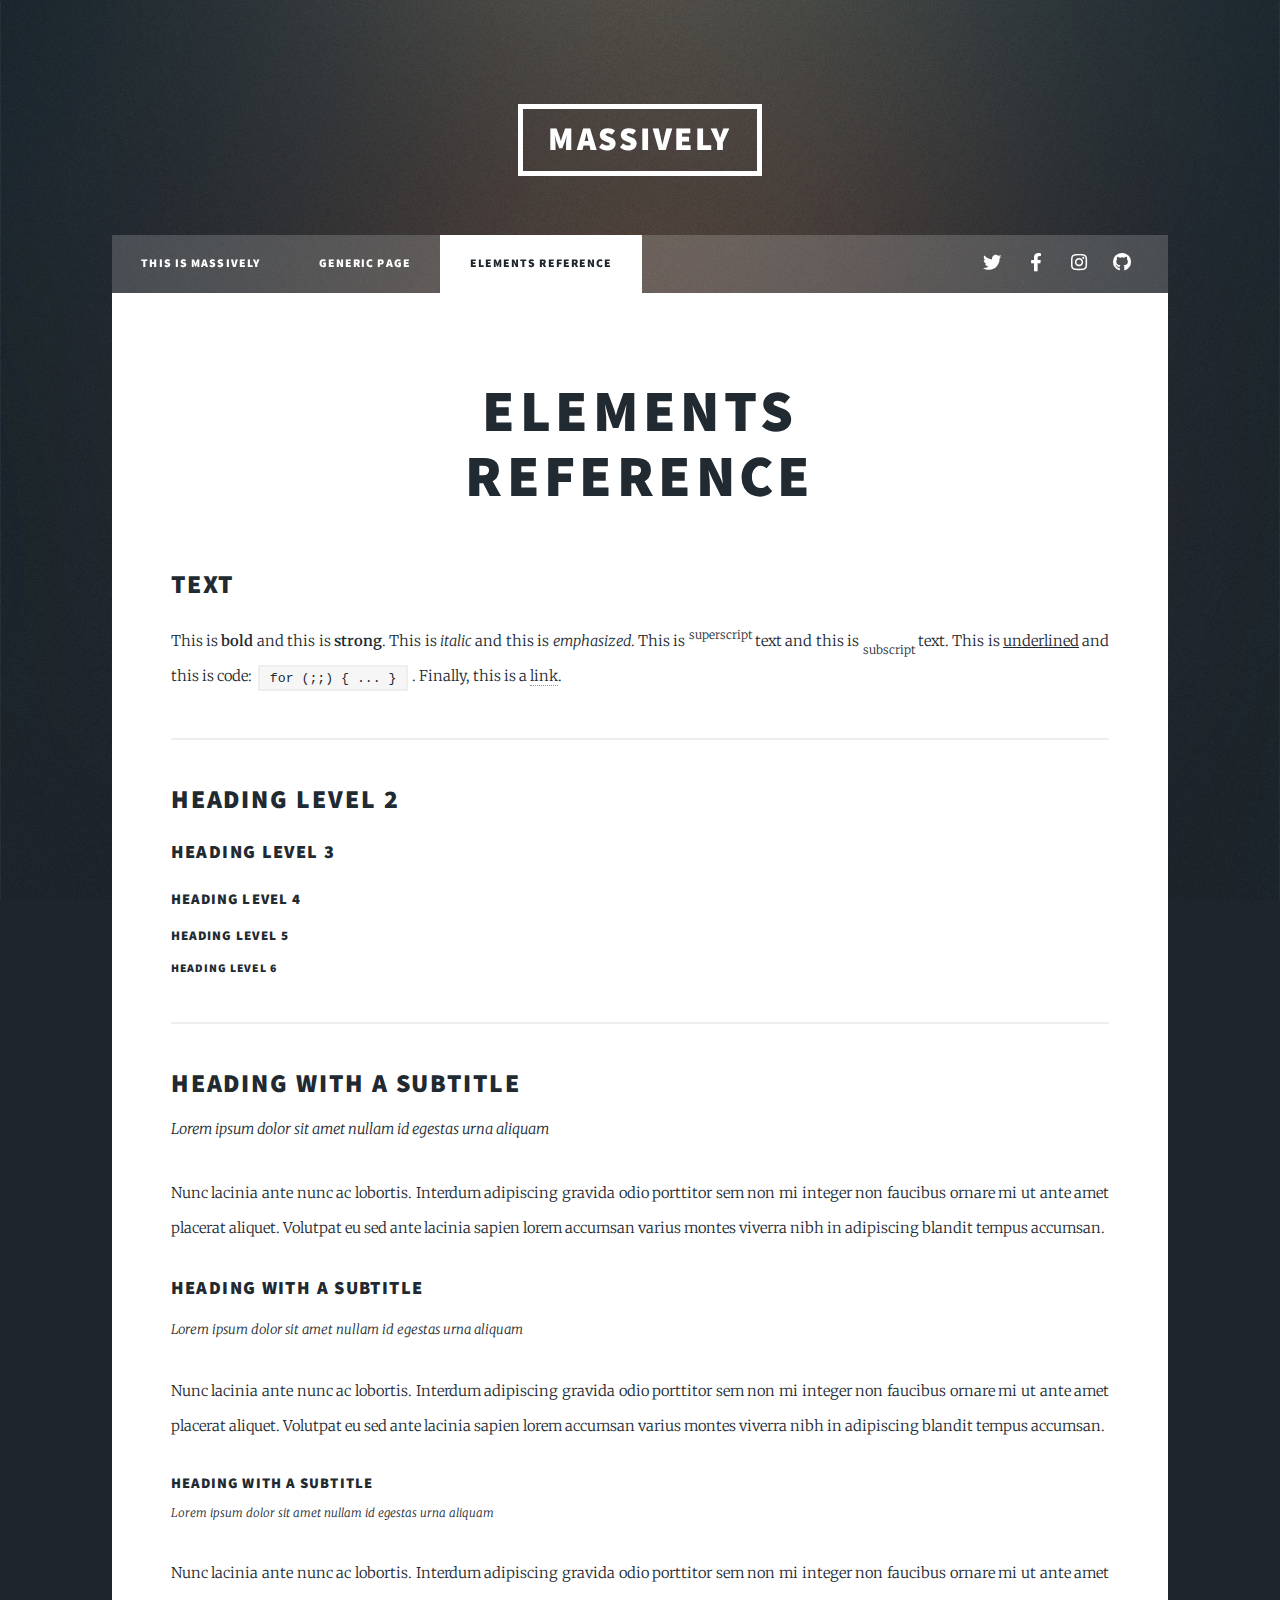
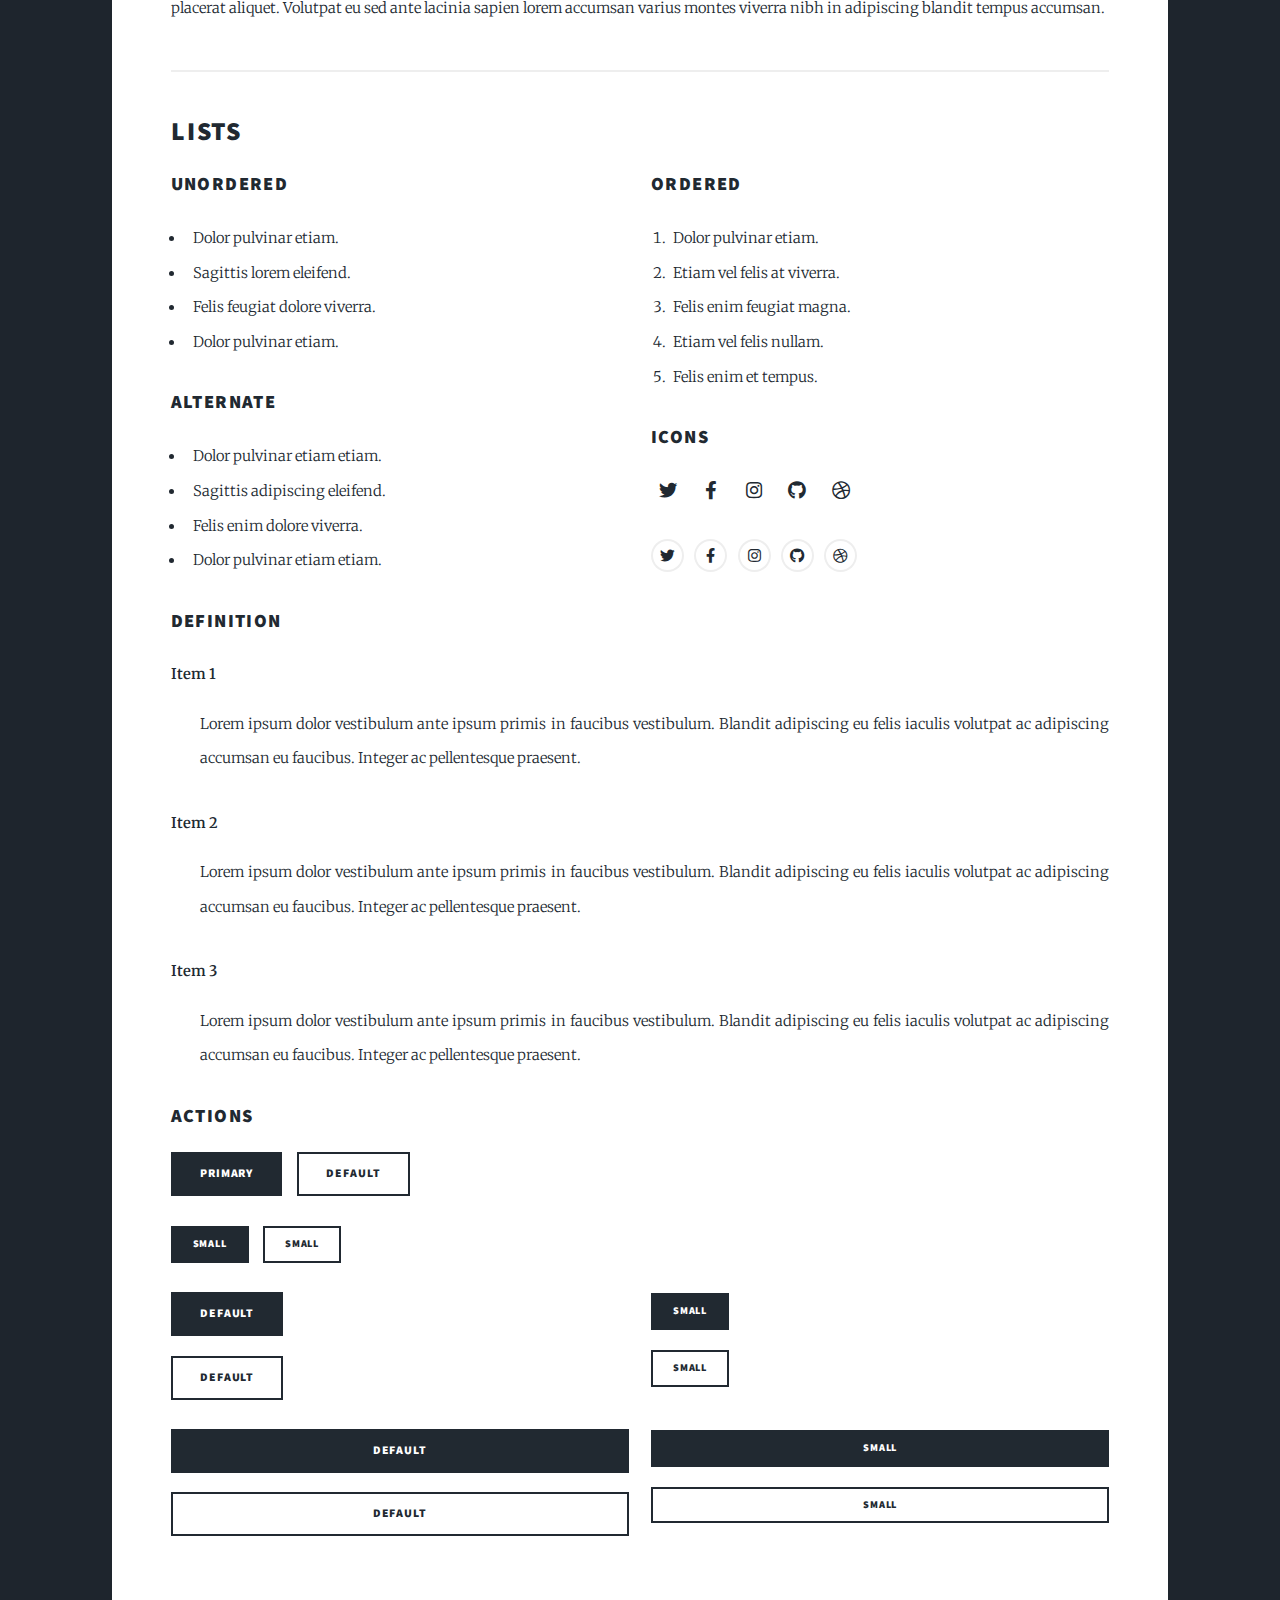
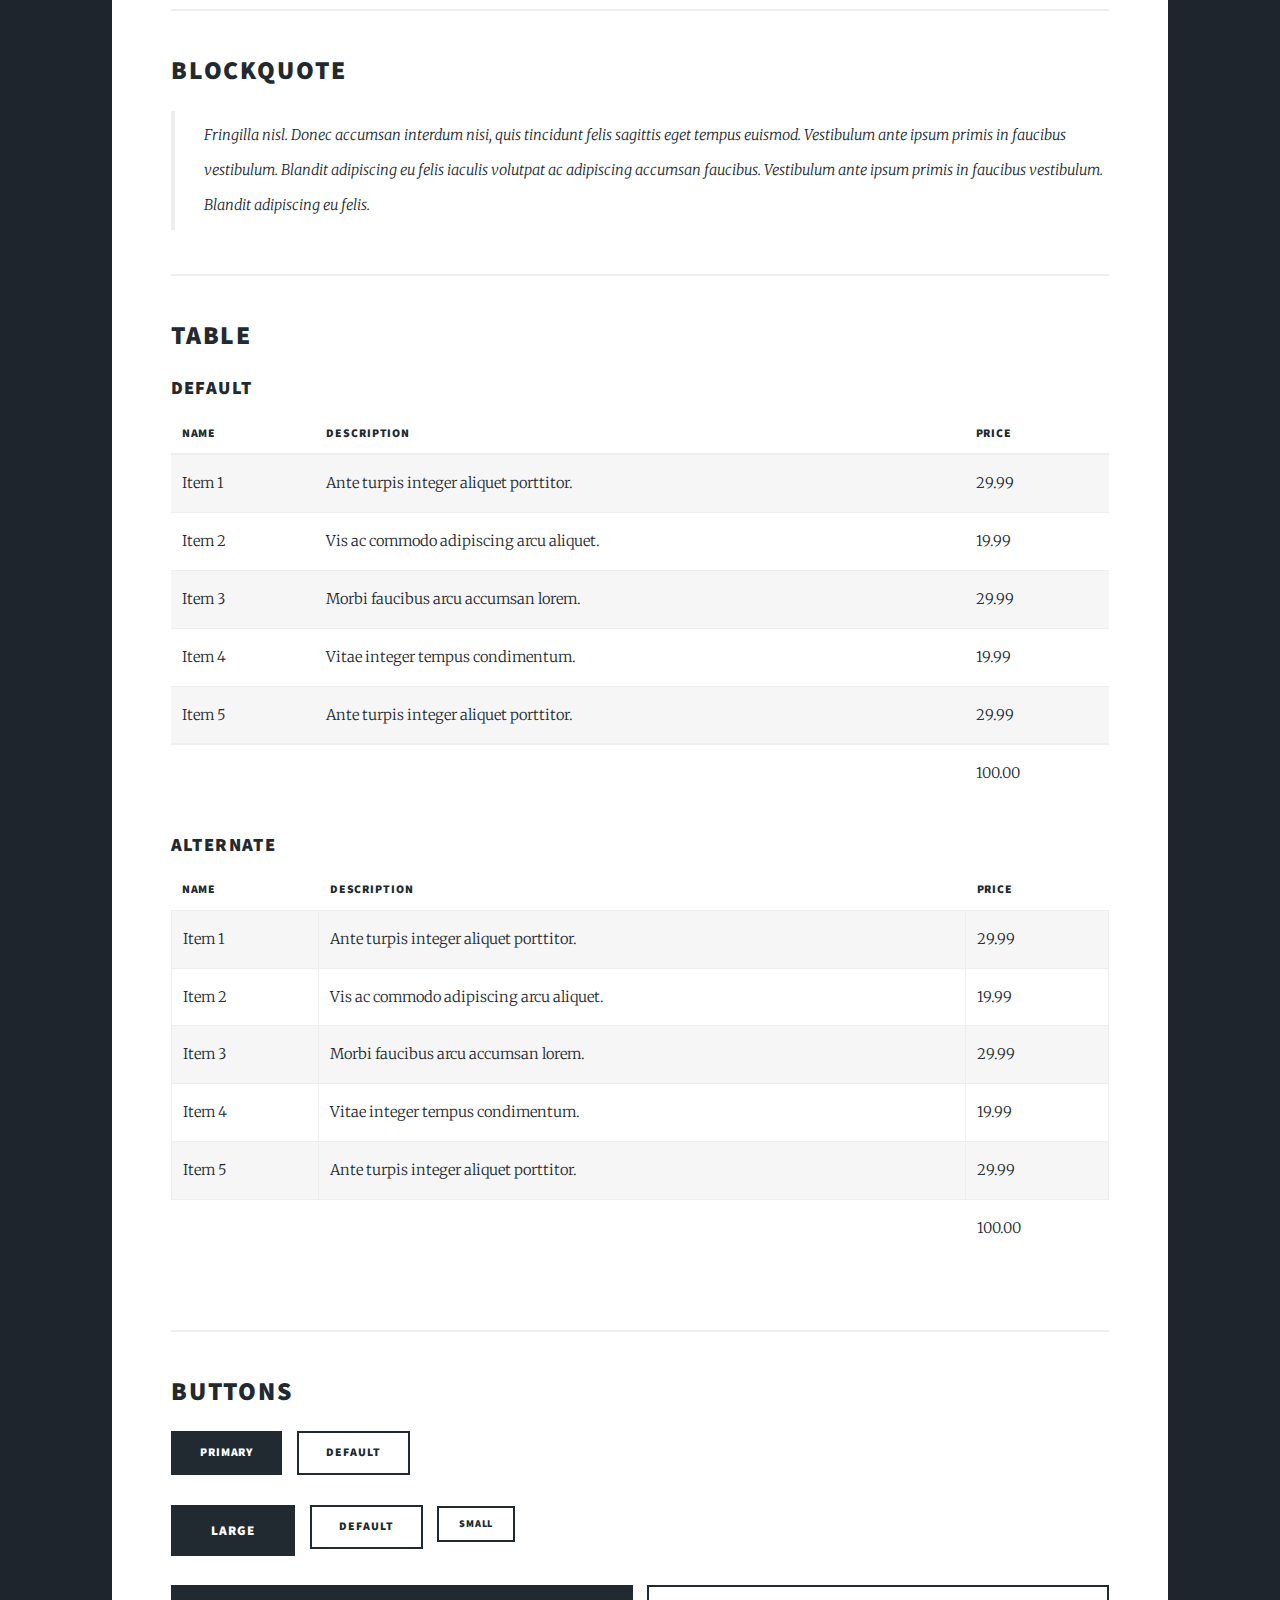
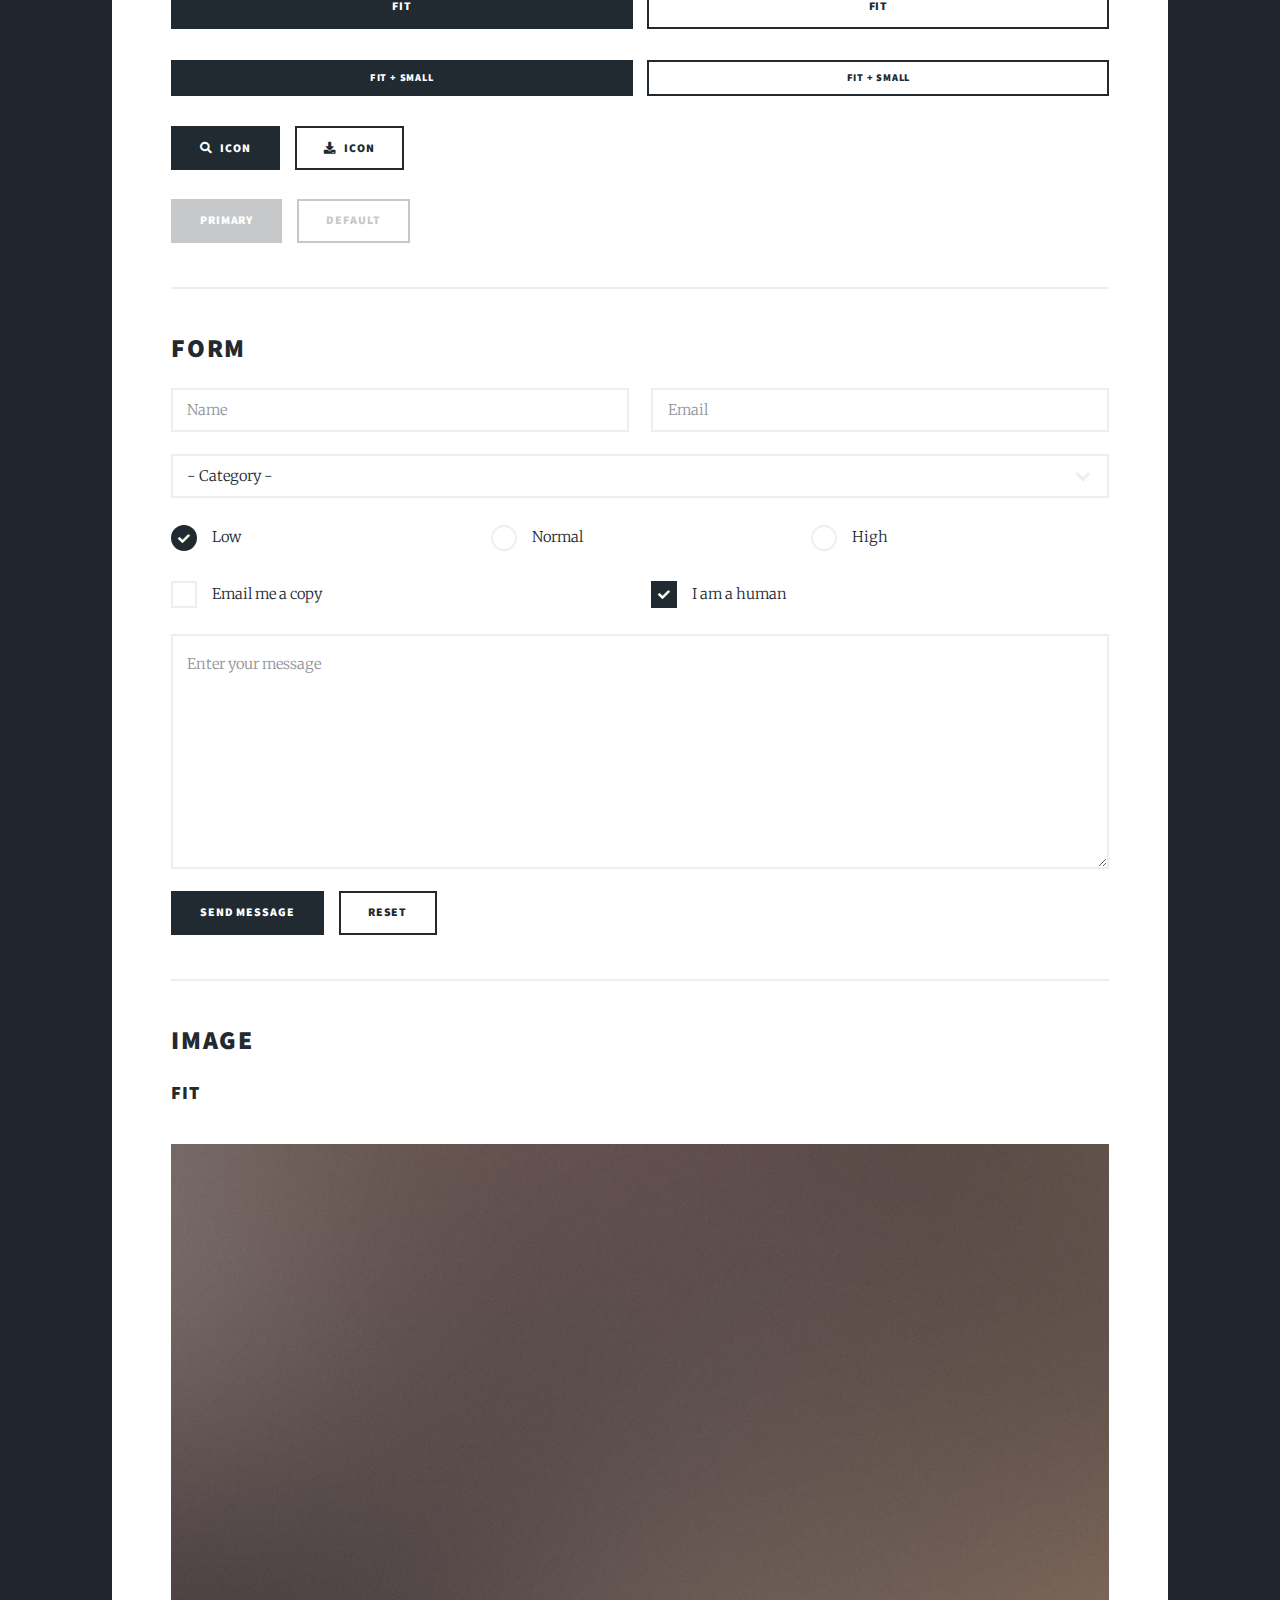
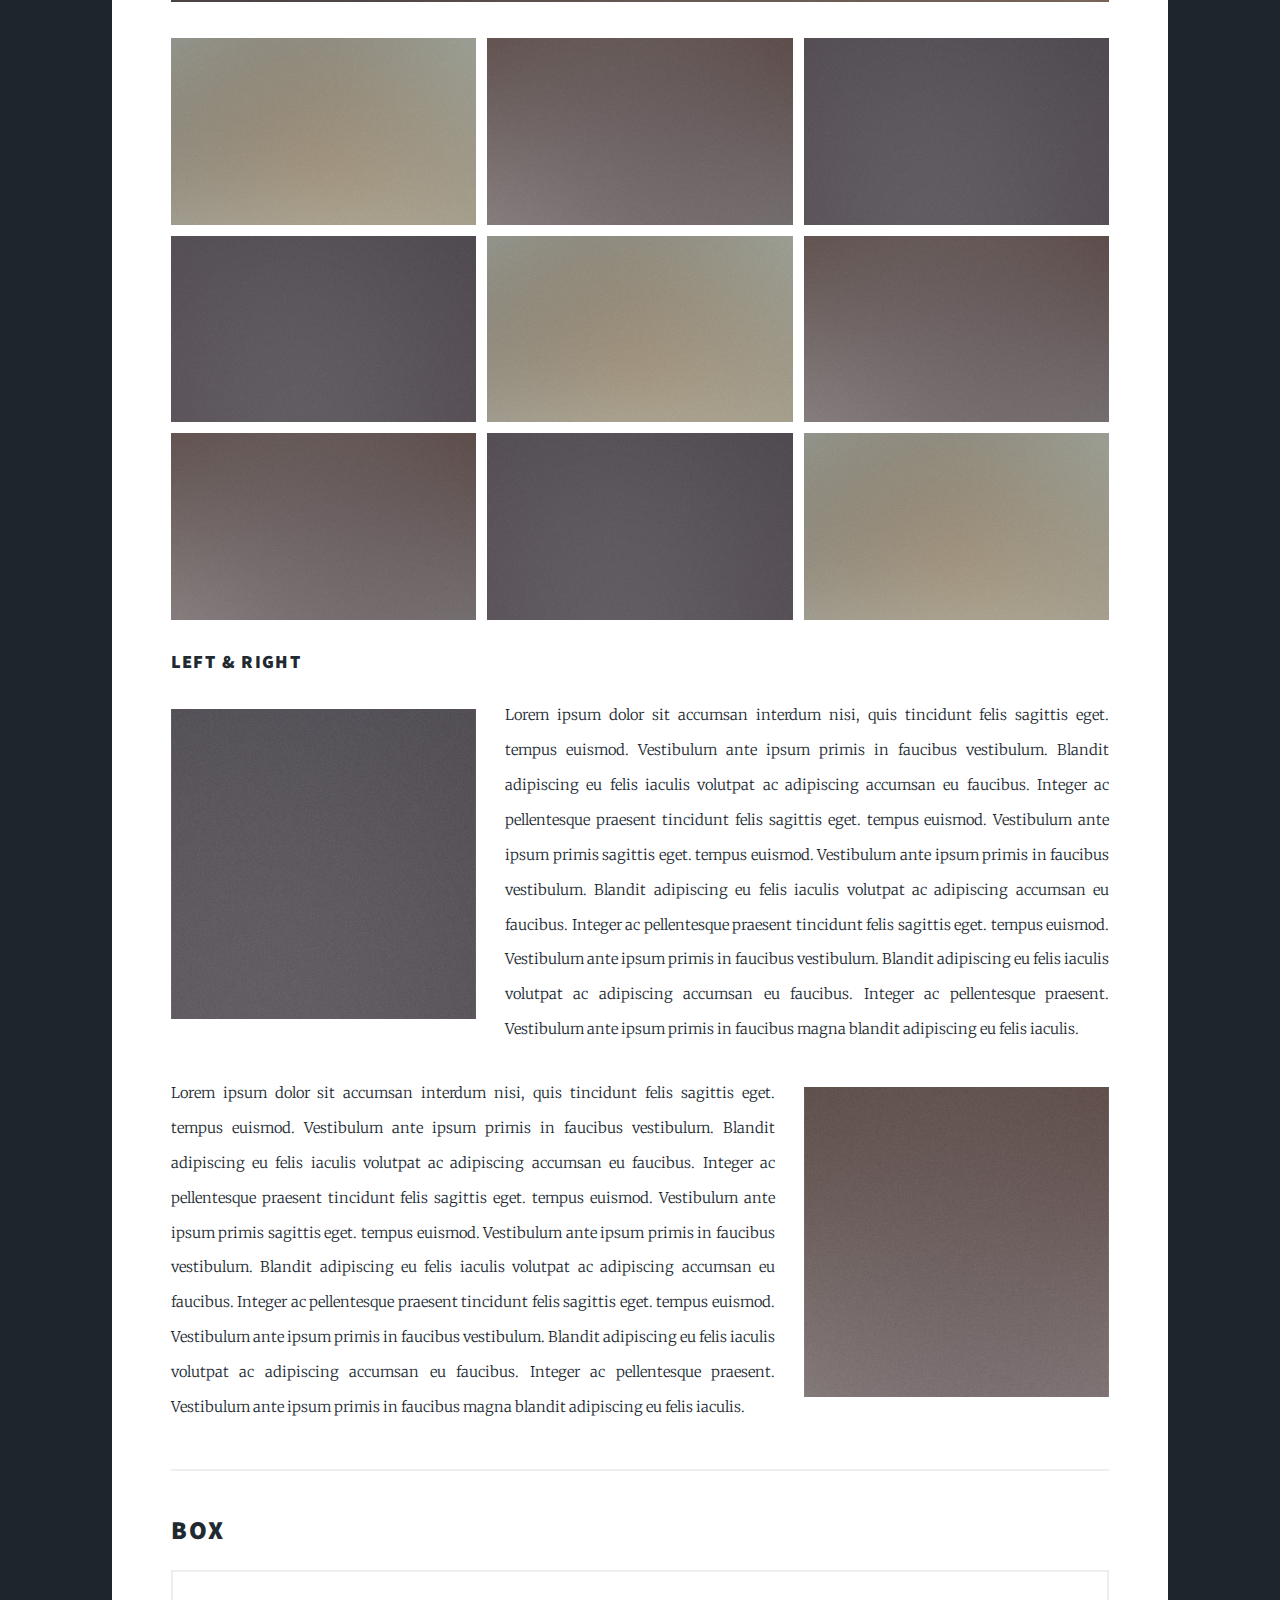
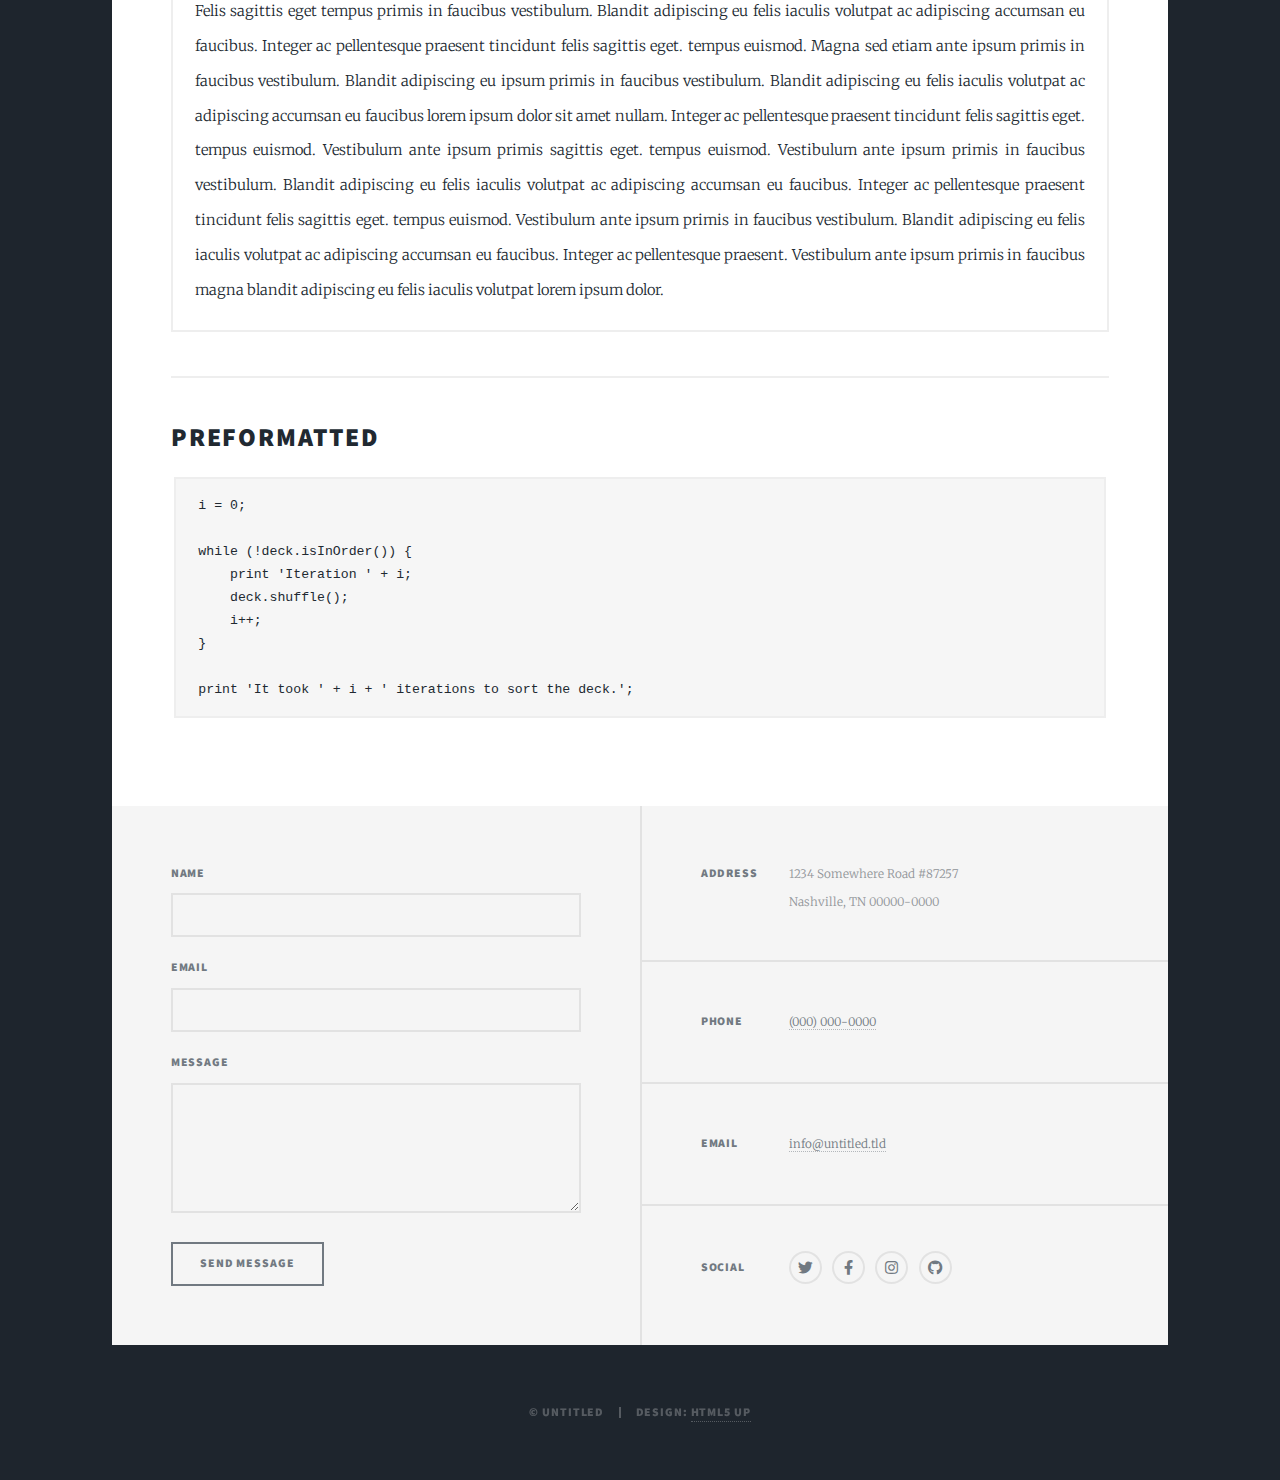
==== about.html @ fcd1810e "pages init changes" ====
<!DOCTYPE HTML>
<!--
	Massively by HTML5 UP
	html5up.net | @ajlkn
	Free for personal and commercial use under the CCA 3.0 license (html5up.net/license)
-->
<html>
	<head>
		<title>Elements Reference - Massively by HTML5 UP</title>
		<meta charset="utf-8" />
		<meta name="viewport" content="width=device-width, initial-scale=1, user-scalable=no" />
		<link rel="stylesheet" href="assets/css/main.css" />
		<noscript><link rel="stylesheet" href="assets/css/noscript.css" /></noscript>
	</head>
	<body class="is-preload">

		<!-- Wrapper -->
			<div id="wrapper">

				<!-- Header -->
					<header id="header">
						<a href="index.html" class="logo">Massively</a>
					</header>

				<!-- Nav -->
					<nav id="nav">
						<ul class="links">
							<li><a href="index.html">This is Massively</a></li>
							<li><a href="generic.html">Generic Page</a></li>
							<li class="active"><a href="elements.html">Elements Reference</a></li>
						</ul>
						<ul class="icons">
							<li><a href="#" class="icon brands fa-twitter"><span class="label">Twitter</span></a></li>
							<li><a href="#" class="icon brands fa-facebook-f"><span class="label">Facebook</span></a></li>
							<li><a href="#" class="icon brands fa-instagram"><span class="label">Instagram</span></a></li>
							<li><a href="#" class="icon brands fa-github"><span class="label">GitHub</span></a></li>
						</ul>
					</nav>

				<!-- Main -->
					<div id="main">

						<!-- Post -->
							<section class="post">
								<header class="major">
									<h1>Elements<br />
									Reference</h1>
								</header>

								<!-- Text stuff -->
									<h2>Text</h2>
									<p>This is <b>bold</b> and this is <strong>strong</strong>. This is <i>italic</i> and this is <em>emphasized</em>.
									This is <sup>superscript</sup> text and this is <sub>subscript</sub> text.
									This is <u>underlined</u> and this is code: <code>for (;;) { ... }</code>.
									Finally, this is a <a href="#">link</a>.</p>
									<hr />
									<h2>Heading Level 2</h2>
									<h3>Heading Level 3</h3>
									<h4>Heading Level 4</h4>
									<h5>Heading Level 5</h5>
									<h6>Heading Level 6</h6>
									<hr />
									<header>
										<h2>Heading with a Subtitle</h2>
										<p>Lorem ipsum dolor sit amet nullam id egestas urna aliquam</p>
									</header>
									<p>Nunc lacinia ante nunc ac lobortis. Interdum adipiscing gravida odio porttitor sem non mi integer non faucibus ornare mi ut ante amet placerat aliquet. Volutpat eu sed ante lacinia sapien lorem accumsan varius montes viverra nibh in adipiscing blandit tempus accumsan.</p>
									<header>
										<h3>Heading with a Subtitle</h3>
										<p>Lorem ipsum dolor sit amet nullam id egestas urna aliquam</p>
									</header>
									<p>Nunc lacinia ante nunc ac lobortis. Interdum adipiscing gravida odio porttitor sem non mi integer non faucibus ornare mi ut ante amet placerat aliquet. Volutpat eu sed ante lacinia sapien lorem accumsan varius montes viverra nibh in adipiscing blandit tempus accumsan.</p>
									<header>
										<h4>Heading with a Subtitle</h4>
										<p>Lorem ipsum dolor sit amet nullam id egestas urna aliquam</p>
									</header>
									<p>Nunc lacinia ante nunc ac lobortis. Interdum adipiscing gravida odio porttitor sem non mi integer non faucibus ornare mi ut ante amet placerat aliquet. Volutpat eu sed ante lacinia sapien lorem accumsan varius montes viverra nibh in adipiscing blandit tempus accumsan.</p>

									<hr />

								<!-- Lists -->
									<h2>Lists</h2>
									<div class="row">
										<div class="col-6 col-12-small">

											<h3>Unordered</h3>
											<ul>
												<li>Dolor pulvinar etiam.</li>
												<li>Sagittis lorem eleifend.</li>
												<li>Felis feugiat dolore viverra.</li>
												<li>Dolor pulvinar etiam.</li>
											</ul>

											<h3>Alternate</h3>
											<ul class="alt">
												<li>Dolor pulvinar etiam etiam.</li>
												<li>Sagittis adipiscing eleifend.</li>
												<li>Felis enim dolore viverra.</li>
												<li>Dolor pulvinar etiam etiam.</li>
											</ul>

										</div>
										<div class="col-6 col-12-small">

											<h3>Ordered</h3>
											<ol>
												<li>Dolor pulvinar etiam.</li>
												<li>Etiam vel felis at viverra.</li>
												<li>Felis enim feugiat magna.</li>
												<li>Etiam vel felis nullam.</li>
												<li>Felis enim et tempus.</li>
											</ol>

											<h3>Icons</h3>
											<ul class="icons">
												<li><a href="#" class="icon brands fa-twitter"><span class="label">Twitter</span></a></li>
												<li><a href="#" class="icon brands fa-facebook-f"><span class="label">Facebook</span></a></li>
												<li><a href="#" class="icon brands fa-instagram"><span class="label">Instagram</span></a></li>
												<li><a href="#" class="icon brands fa-github"><span class="label">Github</span></a></li>
												<li><a href="#" class="icon brands fa-dribbble"><span class="label">Dribbble</span></a></li>
											</ul>
											<ul class="icons alt">
												<li><a href="#" class="icon brands alt fa-twitter"><span class="label">Twitter</span></a></li>
												<li><a href="#" class="icon brands alt fa-facebook-f"><span class="label">Facebook</span></a></li>
												<li><a href="#" class="icon brands alt fa-instagram"><span class="label">Instagram</span></a></li>
												<li><a href="#" class="icon brands alt fa-github"><span class="label">Github</span></a></li>
												<li><a href="#" class="icon brands alt fa-dribbble"><span class="label">Dribbble</span></a></li>
											</ul>

										</div>
									</div>
									<h3>Definition</h3>
									<dl>
										<dt>Item 1</dt>
										<dd>
											<p>Lorem ipsum dolor vestibulum ante ipsum primis in faucibus vestibulum. Blandit adipiscing eu felis iaculis volutpat ac adipiscing accumsan eu faucibus. Integer ac pellentesque praesent.</p>
										</dd>
										<dt>Item 2</dt>
										<dd>
											<p>Lorem ipsum dolor vestibulum ante ipsum primis in faucibus vestibulum. Blandit adipiscing eu felis iaculis volutpat ac adipiscing accumsan eu faucibus. Integer ac pellentesque praesent.</p>
										</dd>
										<dt>Item 3</dt>
										<dd>
											<p>Lorem ipsum dolor vestibulum ante ipsum primis in faucibus vestibulum. Blandit adipiscing eu felis iaculis volutpat ac adipiscing accumsan eu faucibus. Integer ac pellentesque praesent.</p>
										</dd>
									</dl>

									<h3>Actions</h3>
									<ul class="actions">
										<li><a href="#" class="button primary">Primary</a></li>
										<li><a href="#" class="button">Default</a></li>
									</ul>
									<ul class="actions small">
										<li><a href="#" class="button primary small">Small</a></li>
										<li><a href="#" class="button small">Small</a></li>
									</ul>
									<div class="row">
										<div class="col-6 col-12-small">
											<ul class="actions stacked">
												<li><a href="#" class="button primary">Default</a></li>
												<li><a href="#" class="button">Default</a></li>
											</ul>
										</div>
										<div class="col-6 col-12-small">
											<ul class="actions stacked">
												<li><a href="#" class="button primary small">Small</a></li>
												<li><a href="#" class="button small">Small</a></li>
											</ul>
										</div>
									</div>
									<div class="row">
										<div class="col-6 col-12-small">
											<ul class="actions stacked">
												<li><a href="#" class="button primary fit">Default</a></li>
												<li><a href="#" class="button fit">Default</a></li>
											</ul>
										</div>
										<div class="col-6 col-12-small">
											<ul class="actions stacked">
												<li><a href="#" class="button primary small fit">Small</a></li>
												<li><a href="#" class="button small fit">Small</a></li>
											</ul>
										</div>
									</div>

									<hr />

								<!-- Blockquote -->
									<h2>Blockquote</h2>
									<blockquote>Fringilla nisl. Donec accumsan interdum nisi, quis tincidunt felis sagittis eget tempus euismod. Vestibulum ante ipsum primis in faucibus vestibulum. Blandit adipiscing eu felis iaculis volutpat ac adipiscing accumsan faucibus. Vestibulum ante ipsum primis in faucibus vestibulum. Blandit adipiscing eu felis.</blockquote>

									<hr />

								<!-- Table -->
									<h2>Table</h2>

									<h3>Default</h3>
									<div class="table-wrapper">
										<table>
											<thead>
												<tr>
													<th>Name</th>
													<th>Description</th>
													<th>Price</th>
												</tr>
											</thead>
											<tbody>
												<tr>
													<td>Item 1</td>
													<td>Ante turpis integer aliquet porttitor.</td>
													<td>29.99</td>
												</tr>
												<tr>
													<td>Item 2</td>
													<td>Vis ac commodo adipiscing arcu aliquet.</td>
													<td>19.99</td>
												</tr>
												<tr>
													<td>Item 3</td>
													<td> Morbi faucibus arcu accumsan lorem.</td>
													<td>29.99</td>
												</tr>
												<tr>
													<td>Item 4</td>
													<td>Vitae integer tempus condimentum.</td>
													<td>19.99</td>
												</tr>
												<tr>
													<td>Item 5</td>
													<td>Ante turpis integer aliquet porttitor.</td>
													<td>29.99</td>
												</tr>
											</tbody>
											<tfoot>
												<tr>
													<td colspan="2"></td>
													<td>100.00</td>
												</tr>
											</tfoot>
										</table>
									</div>

									<h3>Alternate</h3>
									<div class="table-wrapper">
										<table class="alt">
											<thead>
												<tr>
													<th>Name</th>
													<th>Description</th>
													<th>Price</th>
												</tr>
											</thead>
											<tbody>
												<tr>
													<td>Item 1</td>
													<td>Ante turpis integer aliquet porttitor.</td>
													<td>29.99</td>
												</tr>
												<tr>
													<td>Item 2</td>
													<td>Vis ac commodo adipiscing arcu aliquet.</td>
													<td>19.99</td>
												</tr>
												<tr>
													<td>Item 3</td>
													<td> Morbi faucibus arcu accumsan lorem.</td>
													<td>29.99</td>
												</tr>
												<tr>
													<td>Item 4</td>
													<td>Vitae integer tempus condimentum.</td>
													<td>19.99</td>
												</tr>
												<tr>
													<td>Item 5</td>
													<td>Ante turpis integer aliquet porttitor.</td>
													<td>29.99</td>
												</tr>
											</tbody>
											<tfoot>
												<tr>
													<td colspan="2"></td>
													<td>100.00</td>
												</tr>
											</tfoot>
										</table>
									</div>

									<hr />

								<!-- Buttons -->
									<h2>Buttons</h2>
									<ul class="actions">
										<li><a href="#" class="button primary">Primary</a></li>
										<li><a href="#" class="button">Default</a></li>
									</ul>
									<ul class="actions">
										<li><a href="#" class="button primary large">Large</a></li>
										<li><a href="#" class="button">Default</a></li>
										<li><a href="#" class="button small">Small</a></li>
									</ul>
									<ul class="actions fit">
										<li><a href="#" class="button primary fit">Fit</a></li>
										<li><a href="#" class="button fit">Fit</a></li>
									</ul>
									<ul class="actions fit small">
										<li><a href="#" class="button primary fit small">Fit + Small</a></li>
										<li><a href="#" class="button fit small">Fit + Small</a></li>
									</ul>
									<ul class="actions">
										<li><a href="#" class="button primary icon solid fa-search">Icon</a></li>
										<li><a href="#" class="button icon solid fa-download">Icon</a></li>
									</ul>
									<ul class="actions">
										<li><span class="button primary disabled">Primary</span></li>
										<li><span class="button disabled">Default</span></li>
									</ul>

									<hr />

								<!-- Form -->
									<h2>Form</h2>

									<form method="post" action="#">
										<div class="row gtr-uniform">
											<div class="col-6 col-12-xsmall">
												<input type="text" name="demo-name" id="demo-name" value="" placeholder="Name" />
											</div>
											<div class="col-6 col-12-xsmall">
												<input type="email" name="demo-email" id="demo-email" value="" placeholder="Email" />
											</div>
											<!-- Break -->
											<div class="col-12">
												<select name="demo-category" id="demo-category">
													<option value="">- Category -</option>
													<option value="1">Manufacturing</option>
													<option value="1">Shipping</option>
													<option value="1">Administration</option>
													<option value="1">Human Resources</option>
												</select>
											</div>
											<!-- Break -->
											<div class="col-4 col-12-small">
												<input type="radio" id="demo-priority-low" name="demo-priority" checked>
												<label for="demo-priority-low">Low</label>
											</div>
											<div class="col-4 col-12-small">
												<input type="radio" id="demo-priority-normal" name="demo-priority">
												<label for="demo-priority-normal">Normal</label>
											</div>
											<div class="col-4 col-12-small">
												<input type="radio" id="demo-priority-high" name="demo-priority">
												<label for="demo-priority-high">High</label>
											</div>
											<!-- Break -->
											<div class="col-6 col-12-small">
												<input type="checkbox" id="demo-copy" name="demo-copy">
												<label for="demo-copy">Email me a copy</label>
											</div>
											<div class="col-6 col-12-small">
												<input type="checkbox" id="demo-human" name="demo-human" checked>
												<label for="demo-human">I am a human</label>
											</div>
											<!-- Break -->
											<div class="col-12">
												<textarea name="demo-message" id="demo-message" placeholder="Enter your message" rows="6"></textarea>
											</div>
											<!-- Break -->
											<div class="col-12">
												<ul class="actions">
													<li><input type="submit" value="Send Message" class="primary" /></li>
													<li><input type="reset" value="Reset" /></li>
												</ul>
											</div>
										</div>
									</form>

									<hr />

								<!-- Image -->
									<h2>Image</h2>

									<h3>Fit</h3>
									<span class="image fit"><img src="images/pic01.jpg" alt="" /></span>
									<div class="box alt">
										<div class="row gtr-50 gtr-uniform">
											<div class="col-4"><span class="image fit"><img src="images/pic02.jpg" alt="" /></span></div>
											<div class="col-4"><span class="image fit"><img src="images/pic03.jpg" alt="" /></span></div>
											<div class="col-4"><span class="image fit"><img src="images/pic04.jpg" alt="" /></span></div>
											<!-- Break -->
											<div class="col-4"><span class="image fit"><img src="images/pic04.jpg" alt="" /></span></div>
											<div class="col-4"><span class="image fit"><img src="images/pic02.jpg" alt="" /></span></div>
											<div class="col-4"><span class="image fit"><img src="images/pic03.jpg" alt="" /></span></div>
											<!-- Break -->
											<div class="col-4"><span class="image fit"><img src="images/pic03.jpg" alt="" /></span></div>
											<div class="col-4"><span class="image fit"><img src="images/pic04.jpg" alt="" /></span></div>
											<div class="col-4"><span class="image fit"><img src="images/pic02.jpg" alt="" /></span></div>
										</div>
									</div>

									<h3>Left &amp; Right</h3>
									<p><span class="image left"><img src="images/pic08.jpg" alt="" /></span>Lorem ipsum dolor sit accumsan interdum nisi, quis tincidunt felis sagittis eget. tempus euismod. Vestibulum ante ipsum primis in faucibus vestibulum. Blandit adipiscing eu felis iaculis volutpat ac adipiscing accumsan eu faucibus. Integer ac pellentesque praesent tincidunt felis sagittis eget. tempus euismod. Vestibulum ante ipsum primis sagittis eget. tempus euismod. Vestibulum ante ipsum primis in faucibus vestibulum. Blandit adipiscing eu felis iaculis volutpat ac adipiscing accumsan eu faucibus. Integer ac pellentesque praesent tincidunt felis sagittis eget. tempus euismod. Vestibulum ante ipsum primis in faucibus vestibulum. Blandit adipiscing eu felis iaculis volutpat ac adipiscing accumsan eu faucibus. Integer ac pellentesque praesent. Vestibulum ante ipsum primis in faucibus magna blandit adipiscing eu felis iaculis.</p>
									<p><span class="image right"><img src="images/pic09.jpg" alt="" /></span>Lorem ipsum dolor sit accumsan interdum nisi, quis tincidunt felis sagittis eget. tempus euismod. Vestibulum ante ipsum primis in faucibus vestibulum. Blandit adipiscing eu felis iaculis volutpat ac adipiscing accumsan eu faucibus. Integer ac pellentesque praesent tincidunt felis sagittis eget. tempus euismod. Vestibulum ante ipsum primis sagittis eget. tempus euismod. Vestibulum ante ipsum primis in faucibus vestibulum. Blandit adipiscing eu felis iaculis volutpat ac adipiscing accumsan eu faucibus. Integer ac pellentesque praesent tincidunt felis sagittis eget. tempus euismod. Vestibulum ante ipsum primis in faucibus vestibulum. Blandit adipiscing eu felis iaculis volutpat ac adipiscing accumsan eu faucibus. Integer ac pellentesque praesent. Vestibulum ante ipsum primis in faucibus magna blandit adipiscing eu felis iaculis.</p>

									<hr />

								<!-- Box -->
									<h2>Box</h2>
									<div class="box">
										<p>Felis sagittis eget tempus primis in faucibus vestibulum. Blandit adipiscing eu felis iaculis volutpat ac adipiscing accumsan eu faucibus. Integer ac pellentesque praesent tincidunt felis sagittis eget. tempus euismod. Magna sed etiam ante ipsum primis in faucibus vestibulum. Blandit adipiscing eu ipsum primis in faucibus vestibulum. Blandit adipiscing eu felis iaculis volutpat ac adipiscing accumsan eu faucibus lorem ipsum dolor sit amet nullam. Integer ac pellentesque praesent tincidunt felis sagittis eget. tempus euismod. Vestibulum ante ipsum primis sagittis eget. tempus euismod. Vestibulum ante ipsum primis in faucibus vestibulum. Blandit adipiscing eu felis iaculis volutpat ac adipiscing accumsan eu faucibus. Integer ac pellentesque praesent tincidunt felis sagittis eget. tempus euismod. Vestibulum ante ipsum primis in faucibus vestibulum. Blandit adipiscing eu felis iaculis volutpat ac adipiscing accumsan eu faucibus. Integer ac pellentesque praesent. Vestibulum ante ipsum primis in faucibus magna blandit adipiscing eu felis iaculis volutpat lorem ipsum dolor.</p>
									</div>

									<hr />

								<!-- Preformatted Code -->
									<h2>Preformatted</h2>
									<pre><code>i = 0;

while (!deck.isInOrder()) {
    print 'Iteration ' + i;
    deck.shuffle();
    i++;
}

print 'It took ' + i + ' iterations to sort the deck.';
</code></pre>

							</section>

					</div>

				<!-- Footer -->
					<footer id="footer">
						<section>
							<form method="post" action="#">
								<div class="fields">
									<div class="field">
										<label for="name">Name</label>
										<input type="text" name="name" id="name" />
									</div>
									<div class="field">
										<label for="email">Email</label>
										<input type="text" name="email" id="email" />
									</div>
									<div class="field">
										<label for="message">Message</label>
										<textarea name="message" id="message" rows="3"></textarea>
									</div>
								</div>
								<ul class="actions">
									<li><input type="submit" value="Send Message" /></li>
								</ul>
							</form>
						</section>
						<section class="split contact">
							<section class="alt">
								<h3>Address</h3>
								<p>1234 Somewhere Road #87257<br />
								Nashville, TN 00000-0000</p>
							</section>
							<section>
								<h3>Phone</h3>
								<p><a href="#">(000) 000-0000</a></p>
							</section>
							<section>
								<h3>Email</h3>
								<p><a href="#">info@untitled.tld</a></p>
							</section>
							<section>
								<h3>Social</h3>
								<ul class="icons alt">
									<li><a href="#" class="icon brands alt fa-twitter"><span class="label">Twitter</span></a></li>
									<li><a href="#" class="icon brands alt fa-facebook-f"><span class="label">Facebook</span></a></li>
									<li><a href="#" class="icon brands alt fa-instagram"><span class="label">Instagram</span></a></li>
									<li><a href="#" class="icon brands alt fa-github"><span class="label">GitHub</span></a></li>
								</ul>
							</section>
						</section>
					</footer>

				<!-- Copyright -->
					<div id="copyright">
						<ul><li>&copy; Untitled</li><li>Design: <a href="https://html5up.net">HTML5 UP</a></li></ul>
					</div>

			</div>

		<!-- Scripts -->
			<script src="assets/js/jquery.min.js"></script>
			<script src="assets/js/jquery.scrollex.min.js"></script>
			<script src="assets/js/jquery.scrolly.min.js"></script>
			<script src="assets/js/browser.min.js"></script>
			<script src="assets/js/breakpoints.min.js"></script>
			<script src="assets/js/util.js"></script>
			<script src="assets/js/main.js"></script>

	</body>
</html>
---- assets/css/main.css ----
@import url(fontawesome-all.min.css);
@import url("https://fonts.googleapis.com/css?family=Merriweather:300,700,300italic,700italic|Source+Sans+Pro:900");

/*
	Massively by HTML5 UP
	html5up.net | @ajlkn
	Free for personal and commercial use under the CCA 3.0 license (html5up.net/license)
*/

html, body, div, span, applet, object,
iframe, h1, h2, h3, h4, h5, h6, p, blockquote,
pre, a, abbr, acronym, address, big, cite,
code, del, dfn, em, img, ins, kbd, q, s, samp,
small, strike, strong, sub, sup, tt, var, b,
u, i, center, dl, dt, dd, ol, ul, li, fieldset,
form, label, legend, table, caption, tbody,
tfoot, thead, tr, th, td, article, aside,
canvas, details, embed, figure, figcaption,
footer, header, hgroup, menu, nav, output, ruby,
section, summary, time, mark, audio, video {
	margin: 0;
	padding: 0;
	border: 0;
	font-size: 100%;
	font: inherit;
	vertical-align: baseline;}

article, aside, details, figcaption, figure,
footer, header, hgroup, menu, nav, section {
	display: block;}

body {
	line-height: 1;
}

ol, ul {
	list-style: none;
}

blockquote, q {
	quotes: none;
}

	blockquote:before, blockquote:after, q:before, q:after {
		content: '';
		content: none;
	}

table {
	border-collapse: collapse;
	border-spacing: 0;
}

body {
	-webkit-text-size-adjust: none;
}

mark {
	background-color: transparent;
	color: inherit;
}

input::-moz-focus-inner {
	border: 0;
	padding: 0;
}

input, select, textarea {
	-moz-appearance: none;
	-webkit-appearance: none;
	-ms-appearance: none;
	appearance: none;
}

/* Basic */

	@-ms-viewport {
		width: device-width;
	}

	body {
		-ms-overflow-style: scrollbar;
	}

	@media screen and (max-width: 480px) {

		html, body {
			min-width: 320px;
		}

	}

	html {
		box-sizing: border-box;
	}

	*, *:before, *:after {
		box-sizing: inherit;
	}

	body {
		background-color: #1e252d;
	}

		body.is-preload *, body.is-preload *:before, body.is-preload *:after {
			-moz-animation: none !important;
			-webkit-animation: none !important;
			-ms-animation: none !important;
			animation: none !important;
			-moz-transition: none !important;
			-webkit-transition: none !important;
			-ms-transition: none !important;
			transition: none !important;
		}

/* Type */

	html {
		font-size: 16pt;
	}

		@media screen and (max-width: 1680px) {

			html {
				font-size: 12pt;
			}

		}

		@media screen and (max-width: 1280px) {

			html {
				font-size: 11pt;
			}

		}

		@media screen and (max-width: 360px) {

			html {
				font-size: 10pt;
			}

		}

	body {
		color: #212931;
	}

	body, input, select, textarea {
		font-family: "Merriweather", Georgia, serif;
		font-weight: 300;
		font-size: 1rem;
		line-height: 2.375;
	}

	a {
		-moz-transition: color 0.2s ease-in-out, background-color 0.2s ease-in-out, border-color 0.2s ease-in-out, box-shadow 0.2s ease-in-out;
		-webkit-transition: color 0.2s ease-in-out, background-color 0.2s ease-in-out, border-color 0.2s ease-in-out, box-shadow 0.2s ease-in-out;
		-ms-transition: color 0.2s ease-in-out, background-color 0.2s ease-in-out, border-color 0.2s ease-in-out, box-shadow 0.2s ease-in-out;
		transition: color 0.2s ease-in-out, background-color 0.2s ease-in-out, border-color 0.2s ease-in-out, box-shadow 0.2s ease-in-out;
		border-bottom: dotted 1px;
		text-decoration: none;
	}

		a:hover {
			border-bottom-color: transparent;
		}

	strong, b {
		font-weight: 600;
	}

	em, i {
		font-style: italic;
	}

	p {
		text-align: justify;
		margin: 0 0 2rem 0;
	}

	h1, h2, h3, h4, h5, h6 {
		font-family: "Source Sans Pro", Helvetica, sans-serif;
		font-weight: 900;
		line-height: 1.5;
		letter-spacing: 0.075em;
		text-transform: uppercase;
		margin: 0 0 1rem 0;
	}

		h1 a, h2 a, h3 a, h4 a, h5 a, h6 a {
			border-bottom: 0;
			color: inherit;
			text-decoration: none;
		}

	h1 {
		font-size: 4rem;
		line-height: 1.1;
		margin: 0 0 2rem 0;
	}

	h2 {
		font-size: 1.75rem;
		line-height: 1.3;
		margin: 0 0 1.5rem 0;
	}

	h3 {
		font-size: 1.25rem;
		margin: 0 0 1.5rem 0;
	}

	h4 {
		font-size: 1rem;
	}

	h5 {
		font-size: 0.9rem;
	}

	h6 {
		font-size: 0.8rem;
	}

	sub {
		font-size: 0.8rem;
		position: relative;
		top: 0.5rem;
	}

	sup {
		font-size: 0.8rem;
		position: relative;
		top: -0.5rem;
	}

	blockquote {
		border-left: solid 4px;
		font-style: italic;
		margin: 0 0 2rem 0;
		padding: 0.5rem 0 0.5rem 2rem;
	}

	code {
		border: solid 2px;
		font-family: "Courier New", monospace;
		font-size: 0.9rem;
		margin: 0 0.25rem;
		padding: 0.25rem 0.65rem;
	}

	pre {
		-webkit-overflow-scrolling: touch;
		font-family: "Courier New", monospace;
		font-size: 0.9rem;
		margin: 0 0 2rem 0;
	}

		pre code {
			display: block;
			line-height: 1.75;
			padding: 1rem 1.5rem;
			overflow-x: auto;
		}

	hr {
		border: 0;
		border-bottom: solid 2px;
		margin: 3rem 0;
	}

		hr.major {
			margin: 5rem 0;
		}

	.align-left {
		text-align: left;
	}

	.align-center {
		text-align: center;
	}

	.align-right {
		text-align: right;
	}

	input, select, textarea {
		color: #212931;
	}

	a {
		color: #212931;
		border-bottom-color: rgba(33, 41, 49, 0.5);
	}

		a:hover {
			border-bottom-color: transparent;
			color: #18bfef !important;
		}

	strong, b {
		color: #212931;
	}

	h1, h2, h3, h4, h5, h6 {
		color: #212931;
	}

	blockquote {
		border-left-color: #eeeeee;
	}

	code {
		background: rgba(220, 220, 220, 0.25);
		border-color: #eeeeee;
	}

	hr {
		border-bottom-color: #eeeeee;
	}

/* Row */

	.row {
		display: flex;
		flex-wrap: wrap;
		box-sizing: border-box;
		align-items: stretch;
	}

		.row > * {
			box-sizing: border-box;
		}

		.row.gtr-uniform > * > :last-child {
			margin-bottom: 0;
		}

		.row.aln-left {
			justify-content: flex-start;
		}

		.row.aln-center {
			justify-content: center;
		}

		.row.aln-right {
			justify-content: flex-end;
		}

		.row.aln-top {
			align-items: flex-start;
		}

		.row.aln-middle {
			align-items: center;
		}

		.row.aln-bottom {
			align-items: flex-end;
		}

		.row > .imp {
			order: -1;
		}

		.row > .col-1 {
			width: 8.33333%;
		}

		.row > .off-1 {
			margin-left: 8.33333%;
		}

		.row > .col-2 {
			width: 16.66667%;
		}

		.row > .off-2 {
			margin-left: 16.66667%;
		}

		.row > .col-3 {
			width: 25%;
		}

		.row > .off-3 {
			margin-left: 25%;
		}

		.row > .col-4 {
			width: 33.33333%;
		}

		.row > .off-4 {
			margin-left: 33.33333%;
		}

		.row > .col-5 {
			width: 41.66667%;
		}

		.row > .off-5 {
			margin-left: 41.66667%;
		}

		.row > .col-6 {
			width: 50%;
		}

		.row > .off-6 {
			margin-left: 50%;
		}

		.row > .col-7 {
			width: 58.33333%;
		}

		.row > .off-7 {
			margin-left: 58.33333%;
		}

		.row > .col-8 {
			width: 66.66667%;
		}

		.row > .off-8 {
			margin-left: 66.66667%;
		}

		.row > .col-9 {
			width: 75%;
		}

		.row > .off-9 {
			margin-left: 75%;
		}

		.row > .col-10 {
			width: 83.33333%;
		}

		.row > .off-10 {
			margin-left: 83.33333%;
		}

		.row > .col-11 {
			width: 91.66667%;
		}

		.row > .off-11 {
			margin-left: 91.66667%;
		}

		.row > .col-12 {
			width: 100%;
		}

		.row > .off-12 {
			margin-left: 100%;
		}

		.row.gtr-0 {
			margin-top: 0;
			margin-left: 0rem;
		}

			.row.gtr-0 > * {
				padding: 0 0 0 0rem;
			}

			.row.gtr-0.gtr-uniform {
				margin-top: 0rem;
			}

				.row.gtr-0.gtr-uniform > * {
					padding-top: 0rem;
				}

		.row.gtr-25 {
			margin-top: 0;
			margin-left: -0.375rem;
		}

			.row.gtr-25 > * {
				padding: 0 0 0 0.375rem;
			}

			.row.gtr-25.gtr-uniform {
				margin-top: -0.375rem;
			}

				.row.gtr-25.gtr-uniform > * {
					padding-top: 0.375rem;
				}

		.row.gtr-50 {
			margin-top: 0;
			margin-left: -0.75rem;
		}

			.row.gtr-50 > * {
				padding: 0 0 0 0.75rem;
			}

			.row.gtr-50.gtr-uniform {
				margin-top: -0.75rem;
			}

				.row.gtr-50.gtr-uniform > * {
					padding-top: 0.75rem;
				}

		.row {
			margin-top: 0;
			margin-left: -1.5rem;
		}

			.row > * {
				padding: 0 0 0 1.5rem;
			}

			.row.gtr-uniform {
				margin-top: -1.5rem;
			}

				.row.gtr-uniform > * {
					padding-top: 1.5rem;
				}

		.row.gtr-150 {
			margin-top: 0;
			margin-left: -2.25rem;
		}

			.row.gtr-150 > * {
				padding: 0 0 0 2.25rem;
			}

			.row.gtr-150.gtr-uniform {
				margin-top: -2.25rem;
			}

				.row.gtr-150.gtr-uniform > * {
					padding-top: 2.25rem;
				}

		.row.gtr-200 {
			margin-top: 0;
			margin-left: -3rem;
		}

			.row.gtr-200 > * {
				padding: 0 0 0 3rem;
			}

			.row.gtr-200.gtr-uniform {
				margin-top: -3rem;
			}

				.row.gtr-200.gtr-uniform > * {
					padding-top: 3rem;
				}

		@media screen and (max-width: 1680px) {

			.row {
				display: flex;
				flex-wrap: wrap;
				box-sizing: border-box;
				align-items: stretch;
			}

				.row > * {
					box-sizing: border-box;
				}

				.row.gtr-uniform > * > :last-child {
					margin-bottom: 0;
				}

				.row.aln-left {
					justify-content: flex-start;
				}

				.row.aln-center {
					justify-content: center;
				}

				.row.aln-right {
					justify-content: flex-end;
				}

				.row.aln-top {
					align-items: flex-start;
				}

				.row.aln-middle {
					align-items: center;
				}

				.row.aln-bottom {
					align-items: flex-end;
				}

				.row > .imp-xlarge {
					order: -1;
				}

				.row > .col-1-xlarge {
					width: 8.33333%;
				}

				.row > .off-1-xlarge {
					margin-left: 8.33333%;
				}

				.row > .col-2-xlarge {
					width: 16.66667%;
				}

				.row > .off-2-xlarge {
					margin-left: 16.66667%;
				}

				.row > .col-3-xlarge {
					width: 25%;
				}

				.row > .off-3-xlarge {
					margin-left: 25%;
				}

				.row > .col-4-xlarge {
					width: 33.33333%;
				}

				.row > .off-4-xlarge {
					margin-left: 33.33333%;
				}

				.row > .col-5-xlarge {
					width: 41.66667%;
				}

				.row > .off-5-xlarge {
					margin-left: 41.66667%;
				}

				.row > .col-6-xlarge {
					width: 50%;
				}

				.row > .off-6-xlarge {
					margin-left: 50%;
				}

				.row > .col-7-xlarge {
					width: 58.33333%;
				}

				.row > .off-7-xlarge {
					margin-left: 58.33333%;
				}

				.row > .col-8-xlarge {
					width: 66.66667%;
				}

				.row > .off-8-xlarge {
					margin-left: 66.66667%;
				}

				.row > .col-9-xlarge {
					width: 75%;
				}

				.row > .off-9-xlarge {
					margin-left: 75%;
				}

				.row > .col-10-xlarge {
					width: 83.33333%;
				}

				.row > .off-10-xlarge {
					margin-left: 83.33333%;
				}

				.row > .col-11-xlarge {
					width: 91.66667%;
				}

				.row > .off-11-xlarge {
					margin-left: 91.66667%;
				}

				.row > .col-12-xlarge {
					width: 100%;
				}

				.row > .off-12-xlarge {
					margin-left: 100%;
				}

				.row.gtr-0 {
					margin-top: 0;
					margin-left: 0rem;
				}

					.row.gtr-0 > * {
						padding: 0 0 0 0rem;
					}

					.row.gtr-0.gtr-uniform {
						margin-top: 0rem;
					}

						.row.gtr-0.gtr-uniform > * {
							padding-top: 0rem;
						}

				.row.gtr-25 {
					margin-top: 0;
					margin-left: -0.375rem;
				}

					.row.gtr-25 > * {
						padding: 0 0 0 0.375rem;
					}

					.row.gtr-25.gtr-uniform {
						margin-top: -0.375rem;
					}

						.row.gtr-25.gtr-uniform > * {
							padding-top: 0.375rem;
						}

				.row.gtr-50 {
					margin-top: 0;
					margin-left: -0.75rem;
				}

					.row.gtr-50 > * {
						padding: 0 0 0 0.75rem;
					}

					.row.gtr-50.gtr-uniform {
						margin-top: -0.75rem;
					}

						.row.gtr-50.gtr-uniform > * {
							padding-top: 0.75rem;
						}

				.row {
					margin-top: 0;
					margin-left: -1.5rem;
				}

					.row > * {
						padding: 0 0 0 1.5rem;
					}

					.row.gtr-uniform {
						margin-top: -1.5rem;
					}

						.row.gtr-uniform > * {
							padding-top: 1.5rem;
						}

				.row.gtr-150 {
					margin-top: 0;
					margin-left: -2.25rem;
				}

					.row.gtr-150 > * {
						padding: 0 0 0 2.25rem;
					}

					.row.gtr-150.gtr-uniform {
						margin-top: -2.25rem;
					}

						.row.gtr-150.gtr-uniform > * {
							padding-top: 2.25rem;
						}

				.row.gtr-200 {
					margin-top: 0;
					margin-left: -3rem;
				}

					.row.gtr-200 > * {
						padding: 0 0 0 3rem;
					}

					.row.gtr-200.gtr-uniform {
						margin-top: -3rem;
					}

						.row.gtr-200.gtr-uniform > * {
							padding-top: 3rem;
						}

		}

		@media screen and (max-width: 1280px) {

			.row {
				display: flex;
				flex-wrap: wrap;
				box-sizing: border-box;
				align-items: stretch;
			}

				.row > * {
					box-sizing: border-box;
				}

				.row.gtr-uniform > * > :last-child {
					margin-bottom: 0;
				}

				.row.aln-left {
					justify-content: flex-start;
				}

				.row.aln-center {
					justify-content: center;
				}

				.row.aln-right {
					justify-content: flex-end;
				}

				.row.aln-top {
					align-items: flex-start;
				}

				.row.aln-middle {
					align-items: center;
				}

				.row.aln-bottom {
					align-items: flex-end;
				}

				.row > .imp-large {
					order: -1;
				}

				.row > .col-1-large {
					width: 8.33333%;
				}

				.row > .off-1-large {
					margin-left: 8.33333%;
				}

				.row > .col-2-large {
					width: 16.66667%;
				}

				.row > .off-2-large {
					margin-left: 16.66667%;
				}

				.row > .col-3-large {
					width: 25%;
				}

				.row > .off-3-large {
					margin-left: 25%;
				}

				.row > .col-4-large {
					width: 33.33333%;
				}

				.row > .off-4-large {
					margin-left: 33.33333%;
				}

				.row > .col-5-large {
					width: 41.66667%;
				}

				.row > .off-5-large {
					margin-left: 41.66667%;
				}

				.row > .col-6-large {
					width: 50%;
				}

				.row > .off-6-large {
					margin-left: 50%;
				}

				.row > .col-7-large {
					width: 58.33333%;
				}

				.row > .off-7-large {
					margin-left: 58.33333%;
				}

				.row > .col-8-large {
					width: 66.66667%;
				}

				.row > .off-8-large {
					margin-left: 66.66667%;
				}

				.row > .col-9-large {
					width: 75%;
				}

				.row > .off-9-large {
					margin-left: 75%;
				}

				.row > .col-10-large {
					width: 83.33333%;
				}

				.row > .off-10-large {
					margin-left: 83.33333%;
				}

				.row > .col-11-large {
					width: 91.66667%;
				}

				.row > .off-11-large {
					margin-left: 91.66667%;
				}

				.row > .col-12-large {
					width: 100%;
				}

				.row > .off-12-large {
					margin-left: 100%;
				}

				.row.gtr-0 {
					margin-top: 0;
					margin-left: 0rem;
				}

					.row.gtr-0 > * {
						padding: 0 0 0 0rem;
					}

					.row.gtr-0.gtr-uniform {
						margin-top: 0rem;
					}

						.row.gtr-0.gtr-uniform > * {
							padding-top: 0rem;
						}

				.row.gtr-25 {
					margin-top: 0;
					margin-left: -0.375rem;
				}

					.row.gtr-25 > * {
						padding: 0 0 0 0.375rem;
					}

					.row.gtr-25.gtr-uniform {
						margin-top: -0.375rem;
					}

						.row.gtr-25.gtr-uniform > * {
							padding-top: 0.375rem;
						}

				.row.gtr-50 {
					margin-top: 0;
					margin-left: -0.75rem;
				}

					.row.gtr-50 > * {
						padding: 0 0 0 0.75rem;
					}

					.row.gtr-50.gtr-uniform {
						margin-top: -0.75rem;
					}

						.row.gtr-50.gtr-uniform > * {
							padding-top: 0.75rem;
						}

				.row {
					margin-top: 0;
					margin-left: -1.5rem;
				}

					.row > * {
						padding: 0 0 0 1.5rem;
					}

					.row.gtr-uniform {
						margin-top: -1.5rem;
					}

						.row.gtr-uniform > * {
							padding-top: 1.5rem;
						}

				.row.gtr-150 {
					margin-top: 0;
					margin-left: -2.25rem;
				}

					.row.gtr-150 > * {
						padding: 0 0 0 2.25rem;
					}

					.row.gtr-150.gtr-uniform {
						margin-top: -2.25rem;
					}

						.row.gtr-150.gtr-uniform > * {
							padding-top: 2.25rem;
						}

				.row.gtr-200 {
					margin-top: 0;
					margin-left: -3rem;
				}

					.row.gtr-200 > * {
						padding: 0 0 0 3rem;
					}

					.row.gtr-200.gtr-uniform {
						margin-top: -3rem;
					}

						.row.gtr-200.gtr-uniform > * {
							padding-top: 3rem;
						}

		}

		@media screen and (max-width: 980px) {

			.row {
				display: flex;
				flex-wrap: wrap;
				box-sizing: border-box;
				align-items: stretch;
			}

				.row > * {
					box-sizing: border-box;
				}

				.row.gtr-uniform > * > :last-child {
					margin-bottom: 0;
				}

				.row.aln-left {
					justify-content: flex-start;
				}

				.row.aln-center {
					justify-content: center;
				}

				.row.aln-right {
					justify-content: flex-end;
				}

				.row.aln-top {
					align-items: flex-start;
				}

				.row.aln-middle {
					align-items: center;
				}

				.row.aln-bottom {
					align-items: flex-end;
				}

				.row > .imp-medium {
					order: -1;
				}

				.row > .col-1-medium {
					width: 8.33333%;
				}

				.row > .off-1-medium {
					margin-left: 8.33333%;
				}

				.row > .col-2-medium {
					width: 16.66667%;
				}

				.row > .off-2-medium {
					margin-left: 16.66667%;
				}

				.row > .col-3-medium {
					width: 25%;
				}

				.row > .off-3-medium {
					margin-left: 25%;
				}

				.row > .col-4-medium {
					width: 33.33333%;
				}

				.row > .off-4-medium {
					margin-left: 33.33333%;
				}

				.row > .col-5-medium {
					width: 41.66667%;
				}

				.row > .off-5-medium {
					margin-left: 41.66667%;
				}

				.row > .col-6-medium {
					width: 50%;
				}

				.row > .off-6-medium {
					margin-left: 50%;
				}

				.row > .col-7-medium {
					width: 58.33333%;
				}

				.row > .off-7-medium {
					margin-left: 58.33333%;
				}

				.row > .col-8-medium {
					width: 66.66667%;
				}

				.row > .off-8-medium {
					margin-left: 66.66667%;
				}

				.row > .col-9-medium {
					width: 75%;
				}

				.row > .off-9-medium {
					margin-left: 75%;
				}

				.row > .col-10-medium {
					width: 83.33333%;
				}

				.row > .off-10-medium {
					margin-left: 83.33333%;
				}

				.row > .col-11-medium {
					width: 91.66667%;
				}

				.row > .off-11-medium {
					margin-left: 91.66667%;
				}

				.row > .col-12-medium {
					width: 100%;
				}

				.row > .off-12-medium {
					margin-left: 100%;
				}

				.row.gtr-0 {
					margin-top: 0;
					margin-left: 0rem;
				}

					.row.gtr-0 > * {
						padding: 0 0 0 0rem;
					}

					.row.gtr-0.gtr-uniform {
						margin-top: 0rem;
					}

						.row.gtr-0.gtr-uniform > * {
							padding-top: 0rem;
						}

				.row.gtr-25 {
					margin-top: 0;
					margin-left: -0.375rem;
				}

					.row.gtr-25 > * {
						padding: 0 0 0 0.375rem;
					}

					.row.gtr-25.gtr-uniform {
						margin-top: -0.375rem;
					}

						.row.gtr-25.gtr-uniform > * {
							padding-top: 0.375rem;
						}

				.row.gtr-50 {
					margin-top: 0;
					margin-left: -0.75rem;
				}

					.row.gtr-50 > * {
						padding: 0 0 0 0.75rem;
					}

					.row.gtr-50.gtr-uniform {
						margin-top: -0.75rem;
					}

						.row.gtr-50.gtr-uniform > * {
							padding-top: 0.75rem;
						}

				.row {
					margin-top: 0;
					margin-left: -1.5rem;
				}

					.row > * {
						padding: 0 0 0 1.5rem;
					}

					.row.gtr-uniform {
						margin-top: -1.5rem;
					}

						.row.gtr-uniform > * {
							padding-top: 1.5rem;
						}

				.row.gtr-150 {
					margin-top: 0;
					margin-left: -2.25rem;
				}

					.row.gtr-150 > * {
						padding: 0 0 0 2.25rem;
					}

					.row.gtr-150.gtr-uniform {
						margin-top: -2.25rem;
					}

						.row.gtr-150.gtr-uniform > * {
							padding-top: 2.25rem;
						}

				.row.gtr-200 {
					margin-top: 0;
					margin-left: -3rem;
				}

					.row.gtr-200 > * {
						padding: 0 0 0 3rem;
					}

					.row.gtr-200.gtr-uniform {
						margin-top: -3rem;
					}

						.row.gtr-200.gtr-uniform > * {
							padding-top: 3rem;
						}

		}

		@media screen and (max-width: 736px) {

			.row {
				display: flex;
				flex-wrap: wrap;
				box-sizing: border-box;
				align-items: stretch;
			}

				.row > * {
					box-sizing: border-box;
				}

				.row.gtr-uniform > * > :last-child {
					margin-bottom: 0;
				}

				.row.aln-left {
					justify-content: flex-start;
				}

				.row.aln-center {
					justify-content: center;
				}

				.row.aln-right {
					justify-content: flex-end;
				}

				.row.aln-top {
					align-items: flex-start;
				}

				.row.aln-middle {
					align-items: center;
				}

				.row.aln-bottom {
					align-items: flex-end;
				}

				.row > .imp-small {
					order: -1;
				}

				.row > .col-1-small {
					width: 8.33333%;
				}

				.row > .off-1-small {
					margin-left: 8.33333%;
				}

				.row > .col-2-small {
					width: 16.66667%;
				}

				.row > .off-2-small {
					margin-left: 16.66667%;
				}

				.row > .col-3-small {
					width: 25%;
				}

				.row > .off-3-small {
					margin-left: 25%;
				}

				.row > .col-4-small {
					width: 33.33333%;
				}

				.row > .off-4-small {
					margin-left: 33.33333%;
				}

				.row > .col-5-small {
					width: 41.66667%;
				}

				.row > .off-5-small {
					margin-left: 41.66667%;
				}

				.row > .col-6-small {
					width: 50%;
				}

				.row > .off-6-small {
					margin-left: 50%;
				}

				.row > .col-7-small {
					width: 58.33333%;
				}

				.row > .off-7-small {
					margin-left: 58.33333%;
				}

				.row > .col-8-small {
					width: 66.66667%;
				}

				.row > .off-8-small {
					margin-left: 66.66667%;
				}

				.row > .col-9-small {
					width: 75%;
				}

				.row > .off-9-small {
					margin-left: 75%;
				}

				.row > .col-10-small {
					width: 83.33333%;
				}

				.row > .off-10-small {
					margin-left: 83.33333%;
				}

				.row > .col-11-small {
					width: 91.66667%;
				}

				.row > .off-11-small {
					margin-left: 91.66667%;
				}

				.row > .col-12-small {
					width: 100%;
				}

				.row > .off-12-small {
					margin-left: 100%;
				}

				.row.gtr-0 {
					margin-top: 0;
					margin-left: 0rem;
				}

					.row.gtr-0 > * {
						padding: 0 0 0 0rem;
					}

					.row.gtr-0.gtr-uniform {
						margin-top: 0rem;
					}

						.row.gtr-0.gtr-uniform > * {
							padding-top: 0rem;
						}

				.row.gtr-25 {
					margin-top: 0;
					margin-left: -0.375rem;
				}

					.row.gtr-25 > * {
						padding: 0 0 0 0.375rem;
					}

					.row.gtr-25.gtr-uniform {
						margin-top: -0.375rem;
					}

						.row.gtr-25.gtr-uniform > * {
							padding-top: 0.375rem;
						}

				.row.gtr-50 {
					margin-top: 0;
					margin-left: -0.75rem;
				}

					.row.gtr-50 > * {
						padding: 0 0 0 0.75rem;
					}

					.row.gtr-50.gtr-uniform {
						margin-top: -0.75rem;
					}

						.row.gtr-50.gtr-uniform > * {
							padding-top: 0.75rem;
						}

				.row {
					margin-top: 0;
					margin-left: -1.5rem;
				}

					.row > * {
						padding: 0 0 0 1.5rem;
					}

					.row.gtr-uniform {
						margin-top: -1.5rem;
					}

						.row.gtr-uniform > * {
							padding-top: 1.5rem;
						}

				.row.gtr-150 {
					margin-top: 0;
					margin-left: -2.25rem;
				}

					.row.gtr-150 > * {
						padding: 0 0 0 2.25rem;
					}

					.row.gtr-150.gtr-uniform {
						margin-top: -2.25rem;
					}

						.row.gtr-150.gtr-uniform > * {
							padding-top: 2.25rem;
						}

				.row.gtr-200 {
					margin-top: 0;
					margin-left: -3rem;
				}

					.row.gtr-200 > * {
						padding: 0 0 0 3rem;
					}

					.row.gtr-200.gtr-uniform {
						margin-top: -3rem;
					}

						.row.gtr-200.gtr-uniform > * {
							padding-top: 3rem;
						}

		}

		@media screen and (max-width: 480px) {

			.row {
				display: flex;
				flex-wrap: wrap;
				box-sizing: border-box;
				align-items: stretch;
			}

				.row > * {
					box-sizing: border-box;
				}

				.row.gtr-uniform > * > :last-child {
					margin-bottom: 0;
				}

				.row.aln-left {
					justify-content: flex-start;
				}

				.row.aln-center {
					justify-content: center;
				}

				.row.aln-right {
					justify-content: flex-end;
				}

				.row.aln-top {
					align-items: flex-start;
				}

				.row.aln-middle {
					align-items: center;
				}

				.row.aln-bottom {
					align-items: flex-end;
				}

				.row > .imp-xsmall {
					order: -1;
				}

				.row > .col-1-xsmall {
					width: 8.33333%;
				}

				.row > .off-1-xsmall {
					margin-left: 8.33333%;
				}

				.row > .col-2-xsmall {
					width: 16.66667%;
				}

				.row > .off-2-xsmall {
					margin-left: 16.66667%;
				}

				.row > .col-3-xsmall {
					width: 25%;
				}

				.row > .off-3-xsmall {
					margin-left: 25%;
				}

				.row > .col-4-xsmall {
					width: 33.33333%;
				}

				.row > .off-4-xsmall {
					margin-left: 33.33333%;
				}

				.row > .col-5-xsmall {
					width: 41.66667%;
				}

				.row > .off-5-xsmall {
					margin-left: 41.66667%;
				}

				.row > .col-6-xsmall {
					width: 50%;
				}

				.row > .off-6-xsmall {
					margin-left: 50%;
				}

				.row > .col-7-xsmall {
					width: 58.33333%;
				}

				.row > .off-7-xsmall {
					margin-left: 58.33333%;
				}

				.row > .col-8-xsmall {
					width: 66.66667%;
				}

				.row > .off-8-xsmall {
					margin-left: 66.66667%;
				}

				.row > .col-9-xsmall {
					width: 75%;
				}

				.row > .off-9-xsmall {
					margin-left: 75%;
				}

				.row > .col-10-xsmall {
					width: 83.33333%;
				}

				.row > .off-10-xsmall {
					margin-left: 83.33333%;
				}

				.row > .col-11-xsmall {
					width: 91.66667%;
				}

				.row > .off-11-xsmall {
					margin-left: 91.66667%;
				}

				.row > .col-12-xsmall {
					width: 100%;
				}

				.row > .off-12-xsmall {
					margin-left: 100%;
				}

				.row.gtr-0 {
					margin-top: 0;
					margin-left: 0rem;
				}

					.row.gtr-0 > * {
						padding: 0 0 0 0rem;
					}

					.row.gtr-0.gtr-uniform {
						margin-top: 0rem;
					}

						.row.gtr-0.gtr-uniform > * {
							padding-top: 0rem;
						}

				.row.gtr-25 {
					margin-top: 0;
					margin-left: -0.375rem;
				}

					.row.gtr-25 > * {
						padding: 0 0 0 0.375rem;
					}

					.row.gtr-25.gtr-uniform {
						margin-top: -0.375rem;
					}

						.row.gtr-25.gtr-uniform > * {
							padding-top: 0.375rem;
						}

				.row.gtr-50 {
					margin-top: 0;
					margin-left: -0.75rem;
				}

					.row.gtr-50 > * {
						padding: 0 0 0 0.75rem;
					}

					.row.gtr-50.gtr-uniform {
						margin-top: -0.75rem;
					}

						.row.gtr-50.gtr-uniform > * {
							padding-top: 0.75rem;
						}

				.row {
					margin-top: 0;
					margin-left: -1.5rem;
				}

					.row > * {
						padding: 0 0 0 1.5rem;
					}

					.row.gtr-uniform {
						margin-top: -1.5rem;
					}

						.row.gtr-uniform > * {
							padding-top: 1.5rem;
						}

				.row.gtr-150 {
					margin-top: 0;
					margin-left: -2.25rem;
				}

					.row.gtr-150 > * {
						padding: 0 0 0 2.25rem;
					}

					.row.gtr-150.gtr-uniform {
						margin-top: -2.25rem;
					}

						.row.gtr-150.gtr-uniform > * {
							padding-top: 2.25rem;
						}

				.row.gtr-200 {
					margin-top: 0;
					margin-left: -3rem;
				}

					.row.gtr-200 > * {
						padding: 0 0 0 3rem;
					}

					.row.gtr-200.gtr-uniform {
						margin-top: -3rem;
					}

						.row.gtr-200.gtr-uniform > * {
							padding-top: 3rem;
						}

		}

		@media screen and (max-width: 360px) {

			.row {
				display: flex;
				flex-wrap: wrap;
				box-sizing: border-box;
				align-items: stretch;
			}

				.row > * {
					box-sizing: border-box;
				}

				.row.gtr-uniform > * > :last-child {
					margin-bottom: 0;
				}

				.row.aln-left {
					justify-content: flex-start;
				}

				.row.aln-center {
					justify-content: center;
				}

				.row.aln-right {
					justify-content: flex-end;
				}

				.row.aln-top {
					align-items: flex-start;
				}

				.row.aln-middle {
					align-items: center;
				}

				.row.aln-bottom {
					align-items: flex-end;
				}

				.row > .imp-xxsmall {
					order: -1;
				}

				.row > .col-1-xxsmall {
					width: 8.33333%;
				}

				.row > .off-1-xxsmall {
					margin-left: 8.33333%;
				}

				.row > .col-2-xxsmall {
					width: 16.66667%;
				}

				.row > .off-2-xxsmall {
					margin-left: 16.66667%;
				}

				.row > .col-3-xxsmall {
					width: 25%;
				}

				.row > .off-3-xxsmall {
					margin-left: 25%;
				}

				.row > .col-4-xxsmall {
					width: 33.33333%;
				}

				.row > .off-4-xxsmall {
					margin-left: 33.33333%;
				}

				.row > .col-5-xxsmall {
					width: 41.66667%;
				}

				.row > .off-5-xxsmall {
					margin-left: 41.66667%;
				}

				.row > .col-6-xxsmall {
					width: 50%;
				}

				.row > .off-6-xxsmall {
					margin-left: 50%;
				}

				.row > .col-7-xxsmall {
					width: 58.33333%;
				}

				.row > .off-7-xxsmall {
					margin-left: 58.33333%;
				}

				.row > .col-8-xxsmall {
					width: 66.66667%;
				}

				.row > .off-8-xxsmall {
					margin-left: 66.66667%;
				}

				.row > .col-9-xxsmall {
					width: 75%;
				}

				.row > .off-9-xxsmall {
					margin-left: 75%;
				}

				.row > .col-10-xxsmall {
					width: 83.33333%;
				}

				.row > .off-10-xxsmall {
					margin-left: 83.33333%;
				}

				.row > .col-11-xxsmall {
					width: 91.66667%;
				}

				.row > .off-11-xxsmall {
					margin-left: 91.66667%;
				}

				.row > .col-12-xxsmall {
					width: 100%;
				}

				.row > .off-12-xxsmall {
					margin-left: 100%;
				}

				.row.gtr-0 {
					margin-top: 0;
					margin-left: 0rem;
				}

					.row.gtr-0 > * {
						padding: 0 0 0 0rem;
					}

					.row.gtr-0.gtr-uniform {
						margin-top: 0rem;
					}

						.row.gtr-0.gtr-uniform > * {
							padding-top: 0rem;
						}

				.row.gtr-25 {
					margin-top: 0;
					margin-left: -0.375rem;
				}

					.row.gtr-25 > * {
						padding: 0 0 0 0.375rem;
					}

					.row.gtr-25.gtr-uniform {
						margin-top: -0.375rem;
					}

						.row.gtr-25.gtr-uniform > * {
							padding-top: 0.375rem;
						}

				.row.gtr-50 {
					margin-top: 0;
					margin-left: -0.75rem;
				}

					.row.gtr-50 > * {
						padding: 0 0 0 0.75rem;
					}

					.row.gtr-50.gtr-uniform {
						margin-top: -0.75rem;
					}

						.row.gtr-50.gtr-uniform > * {
							padding-top: 0.75rem;
						}

				.row {
					margin-top: 0;
					margin-left: -1.5rem;
				}

					.row > * {
						padding: 0 0 0 1.5rem;
					}

					.row.gtr-uniform {
						margin-top: -1.5rem;
					}

						.row.gtr-uniform > * {
							padding-top: 1.5rem;
						}

				.row.gtr-150 {
					margin-top: 0;
					margin-left: -2.25rem;
				}

					.row.gtr-150 > * {
						padding: 0 0 0 2.25rem;
					}

					.row.gtr-150.gtr-uniform {
						margin-top: -2.25rem;
					}

						.row.gtr-150.gtr-uniform > * {
							padding-top: 2.25rem;
						}

				.row.gtr-200 {
					margin-top: 0;
					margin-left: -3rem;
				}

					.row.gtr-200 > * {
						padding: 0 0 0 3rem;
					}

					.row.gtr-200.gtr-uniform {
						margin-top: -3rem;
					}

						.row.gtr-200.gtr-uniform > * {
							padding-top: 3rem;
						}

		}

/* Box */

	.box {
		border: solid 2px;
		margin-bottom: 2rem;
		padding: 1.5rem;
	}

		.box > :last-child,
		.box > :last-child > :last-child,
		.box > :last-child > :last-child > :last-child {
			margin-bottom: 0;
		}

		.box.alt {
			border: 0;
			border-radius: 0;
			padding: 0;
		}

	.box {
		border-color: #eeeeee;
	}

/* Button */

	input[type="submit"],
	input[type="reset"],
	input[type="button"],
	button,
	.button {
		-moz-appearance: none;
		-webkit-appearance: none;
		-ms-appearance: none;
		appearance: none;
		-moz-transition: background-color 0.2s ease-in-out, box-shadow 0.2s ease-in-out, color 0.2s ease-in-out;
		-webkit-transition: background-color 0.2s ease-in-out, box-shadow 0.2s ease-in-out, color 0.2s ease-in-out;
		-ms-transition: background-color 0.2s ease-in-out, box-shadow 0.2s ease-in-out, color 0.2s ease-in-out;
		transition: background-color 0.2s ease-in-out, box-shadow 0.2s ease-in-out, color 0.2s ease-in-out;
		border: 0;
		border-radius: 0;
		cursor: pointer;
		display: inline-block;
		font-family: "Source Sans Pro", Helvetica, sans-serif;
		font-size: 0.8rem;
		font-weight: 900;
		letter-spacing: 0.075em;
		height: 3rem;
		line-height: 3rem;
		padding: 0 2rem;
		text-align: center;
		text-decoration: none;
		text-transform: uppercase;
		white-space: nowrap;
	}

		input[type="submit"].icon:before,
		input[type="reset"].icon:before,
		input[type="button"].icon:before,
		button.icon:before,
		.button.icon:before {
			margin-right: 0.5rem;
		}

		input[type="submit"].icon.solo,
		input[type="reset"].icon.solo,
		input[type="button"].icon.solo,
		button.icon.solo,
		.button.icon.solo {
			position: relative;
			width: 4rem;
			height: 4rem;
			line-height: 4rem;
			border-radius: 4rem;
			text-indent: 4rem;
			overflow: hidden;
			padding: 0;
			white-space: nowrap;
		}

			input[type="submit"].icon.solo:before,
			input[type="reset"].icon.solo:before,
			input[type="button"].icon.solo:before,
			button.icon.solo:before,
			.button.icon.solo:before {
				position: absolute;
				display: block;
				top: 0;
				left: 0;
				width: inherit;
				height: inherit;
				line-height: inherit;
				font-size: 1.25rem;
				margin-right: 0;
				text-align: center;
				text-indent: 0;
			}

		input[type="submit"].fit,
		input[type="reset"].fit,
		input[type="button"].fit,
		button.fit,
		.button.fit {
			width: 100%;
		}

		input[type="submit"].small,
		input[type="reset"].small,
		input[type="button"].small,
		button.small,
		.button.small {
			font-size: 0.7rem;
			height: 2.5rem;
			line-height: 2.5rem;
			padding: 0 1.5rem;
		}

		input[type="submit"].large,
		input[type="reset"].large,
		input[type="button"].large,
		button.large,
		.button.large {
			font-size: 0.9rem;
			height: 3.5rem;
			line-height: 3.5rem;
			padding: 0 2.75rem;
		}

		@media screen and (max-width: 980px) {

			input[type="submit"],
			input[type="reset"],
			input[type="button"],
			button,
			.button {
				font-size: 0.9rem;
				height: 3.25rem;
				line-height: 3.25rem;
			}

				input[type="submit"].large,
				input[type="reset"].large,
				input[type="button"].large,
				button.large,
				.button.large {
					font-size: 1rem;
					height: 3.75rem;
					line-height: 3.75rem;
				}

		}

		input[type="submit"].disabled, input[type="submit"]:disabled,
		input[type="reset"].disabled,
		input[type="reset"]:disabled,
		input[type="button"].disabled,
		input[type="button"]:disabled,
		button.disabled,
		button:disabled,
		.button.disabled,
		.button:disabled {
			pointer-events: none;
			opacity: 0.25;
		}

	input[type="submit"],
	input[type="reset"],
	input[type="button"],
	button,
	.button {
		background-color: transparent;
		box-shadow: inset 0 0 0 2px #212931;
		color: #212931 !important;
	}

		input[type="submit"]:hover,
		input[type="reset"]:hover,
		input[type="button"]:hover,
		button:hover,
		.button:hover {
			box-shadow: inset 0 0 0 2px #18bfef;
			color: #18bfef !important;
		}

		input[type="submit"].primary,
		input[type="reset"].primary,
		input[type="button"].primary,
		button.primary,
		.button.primary {
			background-color: #212931;
			box-shadow: none;
			color: #ffffff !important;
		}

			input[type="submit"].primary:hover,
			input[type="reset"].primary:hover,
			input[type="button"].primary:hover,
			button.primary:hover,
			.button.primary:hover {
				background-color: #18bfef;
			}

/* Form */

	form {
		margin: 0 0 2rem 0;
	}

		form > :last-child {
			margin-bottom: 0;
		}

		form > .fields {
			display: -moz-flex;
			display: -webkit-flex;
			display: -ms-flex;
			display: flex;
			-moz-flex-wrap: wrap;
			-webkit-flex-wrap: wrap;
			-ms-flex-wrap: wrap;
			flex-wrap: wrap;
			width: calc(100% + 3rem);
			margin: -1.5rem 0 2rem -1.5rem;
		}

			form > .fields > .field {
				-moz-flex-grow: 0;
				-webkit-flex-grow: 0;
				-ms-flex-grow: 0;
				flex-grow: 0;
				-moz-flex-shrink: 0;
				-webkit-flex-shrink: 0;
				-ms-flex-shrink: 0;
				flex-shrink: 0;
				padding: 1.5rem 0 0 1.5rem;
				width: calc(100% - 1.5rem);
			}

				form > .fields > .field.half {
					width: calc(50% - 0.75rem);
				}

				form > .fields > .field.third {
					width: calc(100%/3 - 0.5rem);
				}

				form > .fields > .field.quarter {
					width: calc(25% - 0.375rem);
				}

		@media screen and (max-width: 480px) {

			form > .fields {
				width: calc(100% + 3rem);
				margin: -1.5rem 0 2rem -1.5rem;
			}

				form > .fields > .field {
					padding: 1.5rem 0 0 1.5rem;
					width: calc(100% - 1.5rem);
				}

					form > .fields > .field.half {
						width: calc(100% - 1.5rem);
					}

					form > .fields > .field.third {
						width: calc(100% - 1.5rem);
					}

					form > .fields > .field.quarter {
						width: calc(100% - 1.5rem);
					}

		}

	label {
		display: block;
		font-family: "Source Sans Pro", Helvetica, sans-serif;
		font-weight: 900;
		line-height: 1.5;
		letter-spacing: 0.075em;
		font-size: 0.8rem;
		text-transform: uppercase;
		margin: 0 0 0.75rem 0;
	}

		@media screen and (max-width: 980px) {

			label {
				font-size: 0.9rem;
			}

		}

	input[type="text"],
	input[type="password"],
	input[type="email"],
	select,
	textarea {
		-moz-appearance: none;
		-webkit-appearance: none;
		-ms-appearance: none;
		appearance: none;
		background: transparent;
		border-radius: 0;
		border: solid 2px;
		color: inherit;
		display: block;
		outline: 0;
		padding: 0 1rem;
		text-decoration: none;
		width: 100%;
	}

		input[type="text"]:invalid,
		input[type="password"]:invalid,
		input[type="email"]:invalid,
		select:invalid,
		textarea:invalid {
			box-shadow: none;
		}

	select {
		background-size: 1.25rem;
		background-repeat: no-repeat;
		background-position: calc(100% - 1rem) center;
		height: 3rem;
		padding-right: 3rem;
		text-overflow: ellipsis;
	}

		select:focus::-ms-value {
			background-color: transparent;
		}

		select::-ms-expand {
			display: none;
		}

	input[type="text"],
	input[type="password"],
	input[type="email"],
	select {
		height: 3rem;
	}

	textarea {
		padding: 0.75rem 1rem;
	}

	input[type="checkbox"],
	input[type="radio"] {
		-moz-appearance: none;
		-webkit-appearance: none;
		-ms-appearance: none;
		appearance: none;
		display: block;
		float: left;
		margin-right: -2rem;
		opacity: 0;
		width: 1rem;
		z-index: -1;
	}

		input[type="checkbox"] + label,
		input[type="radio"] + label {
			text-decoration: none;
			cursor: pointer;
			display: inline-block;
			font-size: 1rem;
			letter-spacing: 0;
			font-family: "Merriweather", Georgia, serif;
			text-transform: none;
			font-weight: 300;
			padding-left: 2.8rem;
			padding-right: 1rem;
			position: relative;
		}

			input[type="checkbox"] + label:before,
			input[type="radio"] + label:before {
				-moz-osx-font-smoothing: grayscale;
				-webkit-font-smoothing: antialiased;
				display: inline-block;
				font-style: normal;
				font-variant: normal;
				text-rendering: auto;
				line-height: 1;
				text-transform: none !important;
				font-family: 'Font Awesome 5 Free';
				font-weight: 900;
			}

			input[type="checkbox"] + label:before,
			input[type="radio"] + label:before {
				border-radius: 0;
				border: solid 2px;
				content: '';
				display: inline-block;
				font-size: 0.8rem;
				height: 1.8rem;
				left: 0;
				line-height: 1.65rem;
				position: absolute;
				text-align: center;
				top: -0.125rem;
				width: 1.8rem;
			}

		input[type="checkbox"]:checked + label:before,
		input[type="radio"]:checked + label:before {
			content: '\f00c';
		}

	input[type="checkbox"] + label:before {
		border-radius: 0;
	}

	input[type="radio"] + label:before {
		border-radius: 100%;
	}

	::-webkit-input-placeholder {
		opacity: 1.0;
	}

	:-moz-placeholder {
		opacity: 1.0;
	}

	::-moz-placeholder {
		opacity: 1.0;
	}

	:-ms-input-placeholder {
		opacity: 1.0;
	}

	label {
		color: #212931;
	}

	input[type="text"],
	input[type="password"],
	input[type="email"],
	select,
	textarea {
		border-color: #eeeeee;
	}

		input[type="text"]:focus,
		input[type="password"]:focus,
		input[type="email"]:focus,
		select:focus,
		textarea:focus {
			border-color: #18bfef;
		}

	select {
		background-image: url("data:image/svg+xml;charset=utf8,%3Csvg xmlns='http://www.w3.org/2000/svg' width='40' height='40' preserveAspectRatio='none' viewBox='0 0 40 40'%3E%3Cpath d='M9.4,12.3l10.4,10.4l10.4-10.4c0.2-0.2,0.5-0.4,0.9-0.4c0.3,0,0.6,0.1,0.9,0.4l3.3,3.3c0.2,0.2,0.4,0.5,0.4,0.9 c0,0.4-0.1,0.6-0.4,0.9L20.7,31.9c-0.2,0.2-0.5,0.4-0.9,0.4c-0.3,0-0.6-0.1-0.9-0.4L4.3,17.3c-0.2-0.2-0.4-0.5-0.4-0.9 c0-0.4,0.1-0.6,0.4-0.9l3.3-3.3c0.2-0.2,0.5-0.4,0.9-0.4S9.1,12.1,9.4,12.3z' fill='%23eeeeee' /%3E%3C/svg%3E");
	}

		select option {
			background-color: #ffffff;
			color: #212931;
		}

	.select-wrapper:before {
		color: #eeeeee;
	}

	input[type="checkbox"] + label,
	input[type="radio"] + label {
		color: #212931;
	}

		input[type="checkbox"] + label:before,
		input[type="radio"] + label:before {
			border-color: #eeeeee;
		}

	input[type="checkbox"]:checked + label:before,
	input[type="radio"]:checked + label:before {
		background-color: #212931;
		border-color: #212931;
		color: #ffffff;
	}

	input[type="checkbox"]:focus + label:before,
	input[type="radio"]:focus + label:before {
		border-color: #18bfef;
	}

	::-webkit-input-placeholder {
		color: #909498 !important;
	}

	:-moz-placeholder {
		color: #909498 !important;
	}

	::-moz-placeholder {
		color: #909498 !important;
	}

	:-ms-input-placeholder {
		color: #909498 !important;
	}

	.formerize-placeholder {
		color: #909498 !important;
	}

/* Icon */

	.icon {
		text-decoration: none;
		border-bottom: none;
		position: relative;
	}

		.icon:before {
			-moz-osx-font-smoothing: grayscale;
			-webkit-font-smoothing: antialiased;
			display: inline-block;
			font-style: normal;
			font-variant: normal;
			text-rendering: auto;
			line-height: 1;
			text-transform: none !important;
			font-family: 'Font Awesome 5 Free';
			font-weight: 400;
		}

		.icon > .label {
			display: none;
		}

		.icon:before {
			line-height: inherit;
		}

		.icon.solid:before {
			font-weight: 900;
		}

		.icon.brands:before {
			font-family: 'Font Awesome 5 Brands';
		}

/* Image */

	.image {
		border: 0;
		display: inline-block;
		position: relative;
	}

		.image img {
			display: block;
		}

		.image.left, .image.right {
			max-width: 40%;
		}

			.image.left img, .image.right img {
				width: 100%;
			}

		.image.left {
			float: left;
			margin: 0 2rem 2rem 0;
			top: 0.75rem;
		}

		.image.right {
			float: right;
			margin: 0 0 2rem 2rem;
			top: 0.75rem;
		}

		.image.fit {
			display: block;
			margin: 2.5rem 0;
			width: 100%;
		}

			.image.fit:first-child {
				margin-top: 0;
			}

			.image.fit img {
				width: 100%;
			}

		.image.main {
			display: block;
			margin: 4rem 0;
			width: 100%;
		}

			.image.main:first-child {
				margin-top: 0;
			}

			.image.main img {
				width: 100%;
			}

		@media screen and (max-width: 736px) {

			.image.fit {
				margin: 2rem 0;
			}

			.image.main {
				margin: 2rem 0;
			}

		}

	a.image {
		overflow: hidden;
	}

		a.image img {
			-moz-transition: -moz-transform 0.2s ease-out;
			-webkit-transition: -webkit-transform 0.2s ease-out;
			-ms-transition: -ms-transform 0.2s ease-out;
			transition: transform 0.2s ease-out;
		}

		a.image:hover img {
			-moz-transform: scale(1.05);
			-webkit-transform: scale(1.05);
			-ms-transform: scale(1.05);
			transform: scale(1.05);
		}

/* Actions */

	ul.actions {
		display: -moz-flex;
		display: -webkit-flex;
		display: -ms-flex;
		display: flex;
		cursor: default;
		list-style: none;
		margin-left: -1rem;
		padding-left: 0;
	}

		ul.actions li {
			padding: 0 0 0 1rem;
			vertical-align: middle;
		}

		ul.actions.special {
			-moz-justify-content: center;
			-webkit-justify-content: center;
			-ms-justify-content: center;
			justify-content: center;
			width: 100%;
			margin-left: 0;
		}

			ul.actions.special li:first-child {
				padding-left: 0;
			}

		ul.actions.stacked {
			-moz-flex-direction: column;
			-webkit-flex-direction: column;
			-ms-flex-direction: column;
			flex-direction: column;
			margin-left: 0;
		}

			ul.actions.stacked li {
				padding: 1.3rem 0 0 0;
			}

				ul.actions.stacked li:first-child {
					padding-top: 0;
				}

		ul.actions.fit {
			width: calc(100% + 1rem);
		}

			ul.actions.fit li {
				-moz-flex-grow: 1;
				-webkit-flex-grow: 1;
				-ms-flex-grow: 1;
				flex-grow: 1;
				-moz-flex-shrink: 1;
				-webkit-flex-shrink: 1;
				-ms-flex-shrink: 1;
				flex-shrink: 1;
				width: 100%;
			}

				ul.actions.fit li > * {
					width: 100%;
				}

			ul.actions.fit.stacked {
				width: 100%;
			}

		@media screen and (max-width: 480px) {

			ul.actions:not(.fixed) {
				-moz-flex-direction: column;
				-webkit-flex-direction: column;
				-ms-flex-direction: column;
				flex-direction: column;
				margin-left: 0;
				width: 100% !important;
			}

				ul.actions:not(.fixed) li {
					-moz-flex-grow: 1;
					-webkit-flex-grow: 1;
					-ms-flex-grow: 1;
					flex-grow: 1;
					-moz-flex-shrink: 1;
					-webkit-flex-shrink: 1;
					-ms-flex-shrink: 1;
					flex-shrink: 1;
					padding: 1rem 0 0 0;
					text-align: center;
					width: 100%;
				}

					ul.actions:not(.fixed) li > * {
						width: 100%;
					}

					ul.actions:not(.fixed) li:first-child {
						padding-top: 0;
					}

					ul.actions:not(.fixed) li input[type="submit"],
					ul.actions:not(.fixed) li input[type="reset"],
					ul.actions:not(.fixed) li input[type="button"],
					ul.actions:not(.fixed) li button,
					ul.actions:not(.fixed) li .button {
						width: 100%;
					}

						ul.actions:not(.fixed) li input[type="submit"].icon:before,
						ul.actions:not(.fixed) li input[type="reset"].icon:before,
						ul.actions:not(.fixed) li input[type="button"].icon:before,
						ul.actions:not(.fixed) li button.icon:before,
						ul.actions:not(.fixed) li .button.icon:before {
							margin-left: -0.5rem;
						}

		}

/* Icons */

	ul.icons {
		cursor: default;
		list-style: none;
		padding-left: 0;
	}

		ul.icons li {
			display: inline-block;
			padding: 0 0.5rem 0 0;
			vertical-align: middle;
		}

			ul.icons li:last-child {
				padding-right: 0;
			}

			ul.icons li .icon:before {
				width: 2.25rem;
				height: 2.25rem;
				line-height: 2.25rem;
				display: inline-block;
				text-align: center;
				border-radius: 100%;
				font-size: 1.25rem;
			}

		ul.icons.alt li .icon:before {
			-moz-transition: color 0.2s ease-in-out, background-color 0.2s ease-in-out, border-color 0.2s ease-in-out, box-shadow 0.2s ease-in-out;
			-webkit-transition: color 0.2s ease-in-out, background-color 0.2s ease-in-out, border-color 0.2s ease-in-out, box-shadow 0.2s ease-in-out;
			-ms-transition: color 0.2s ease-in-out, background-color 0.2s ease-in-out, border-color 0.2s ease-in-out, box-shadow 0.2s ease-in-out;
			transition: color 0.2s ease-in-out, background-color 0.2s ease-in-out, border-color 0.2s ease-in-out, box-shadow 0.2s ease-in-out;
			font-size: 1rem;
		}

/* List */

	ol {
		list-style: decimal;
		margin: 0 0 2rem 0;
		padding-left: 1.25rem;
	}

		ol li {
			padding-left: 0.25rem;
		}

	ul {
		list-style: disc;
		margin: 0 0 2rem 0;
		padding-left: 1rem;
	}

		ul li {
			padding-left: 0.5rem;
		}

		ul.divided {
			list-style: none;
			padding-left: 0;
		}

			ul.divided li {
				border-top: solid 1px;
				padding: 0.5rem 0;
			}

				ul.divided li:first-child {
					border-top: 0;
					padding-top: 0;
				}

	dl {
		margin: 0 0 2rem 0;
	}

		dl dt {
			display: block;
			font-weight: 600;
			margin: 0 0 1rem 0;
		}

		dl dd {
			margin-left: 2rem;
		}

	ul.divided li {
		border-top-color: #eeeeee;
	}

	ul.icons li a.icon:hover:before {
		color: #18bfef;
	}

	ul.icons.alt li .icon:before {
		box-shadow: inset 0 0 0 2px #eeeeee;
	}

	ul.icons.alt li a.icon:hover:before {
		box-shadow: inset 0 0 0 2px #18bfef;
	}

/* Section/Article */

	section.special, article.special {
		text-align: center;
	}

	header {
		cursor: default;
	}

		header > .date {
			display: block;
			font-size: 0.8rem;
			height: 1;
			margin: 0 0 1rem 0;
			position: relative;
		}

		header > p {
			font-style: italic;
		}

		header > h1 + p {
			font-size: 1.1rem;
			margin-top: -0.5rem;
			line-height: 2;
		}

		header > h2 + p {
			font-size: 1rem;
			margin-top: -0.75rem;
		}

		header > h3 + p {
			font-size: 0.9rem;
			margin-top: -0.75rem;
		}

		header > h4 + p {
			font-size: 0.8rem;
			margin-top: -0.75rem;
		}

		header.major {
			margin: 0 0 4rem 0;
			text-align: center;
		}

			header.major > :last-child {
				margin-bottom: 0;
			}

			header.major > p {
				margin-top: 0;
				text-align: center;
			}

			header.major > .date {
				font-size: 1rem;
				margin: 0 0 4rem 0;
			}

				header.major > .date:before, header.major > .date:after {
					content: '';
					display: block;
					position: absolute;
					top: 50%;
					width: calc(50% - 6rem);
					border-top: solid 2px;
				}

				header.major > .date:before {
					left: 0;
				}

				header.major > .date:after {
					right: 0;
				}

		@media screen and (max-width: 980px) {

			header br {
				display: none;
			}

		}

		@media screen and (max-width: 736px) {

			header.major {
				margin: 0 0 2rem 0;
			}

		}

	header.major .date:before, header.major .date:after {
		border-top-color: #eeeeee;
	}

/* Table */

	.table-wrapper {
		-webkit-overflow-scrolling: touch;
		overflow-x: auto;
	}

	table {
		margin: 0 0 2rem 0;
		width: 100%;
	}

		table tbody tr {
			border: solid 1px;
			border-left: 0;
			border-right: 0;
		}

		table td {
			padding: 0.75rem 0.75rem;
		}

		table th {
			font-family: "Source Sans Pro", Helvetica, sans-serif;
			font-size: 0.8rem;
			font-weight: 900;
			letter-spacing: 0.075em;
			line-height: 1.5;
			padding: 0 0.75rem 0.75rem 0.75rem;
			text-align: left;
			text-transform: uppercase;
		}

			@media screen and (max-width: 980px) {

				table th {
					font-size: 0.9rem;
				}

			}

		table thead {
			border-bottom: solid 2px;
		}

		table tfoot {
			border-top: solid 2px;
		}

		table.alt {
			border-collapse: separate;
		}

			table.alt tbody tr td {
				border: solid 1px;
				border-left-width: 0;
				border-top-width: 0;
			}

				table.alt tbody tr td:first-child {
					border-left-width: 1px;
				}

			table.alt tbody tr:first-child td {
				border-top-width: 1px;
			}

			table.alt thead {
				border-bottom: 0;
			}

			table.alt tfoot {
				border-top: 0;
			}

	table tbody tr {
		border-color: #eeeeee;
	}

		table tbody tr:nth-child(2n + 1) {
			background-color: rgba(220, 220, 220, 0.25);
		}

	table th {
		color: #212931;
	}

	table thead {
		border-bottom-color: #eeeeee;
	}

	table tfoot {
		border-top-color: #eeeeee;
	}

	table.alt tbody tr td {
		border-color: #eeeeee;
	}

/* Pagination */

	.pagination {
		display: -moz-inline-flex;
		display: -webkit-inline-flex;
		display: -ms-inline-flex;
		display: inline-flex;
		-moz-user-select: none;
		-webkit-user-select: none;
		-ms-user-select: none;
		user-select: none;
		cursor: default;
		list-style: none;
		margin: 0 0 2rem 2px;
		padding: 0;
	}

		.pagination a, .pagination span {
			-moz-transition: background-color 0.2s ease-in-out, border-color 0.2s ease-in-out, box-shadow 0.2s ease-in-out, color 0.2s ease-in-out;
			-webkit-transition: background-color 0.2s ease-in-out, border-color 0.2s ease-in-out, box-shadow 0.2s ease-in-out, color 0.2s ease-in-out;
			-ms-transition: background-color 0.2s ease-in-out, border-color 0.2s ease-in-out, box-shadow 0.2s ease-in-out, color 0.2s ease-in-out;
			transition: background-color 0.2s ease-in-out, border-color 0.2s ease-in-out, box-shadow 0.2s ease-in-out, color 0.2s ease-in-out;
			border: solid 2px;
			display: inline-block;
			font-family: "Source Sans Pro", Helvetica, sans-serif;
			font-size: 0.8rem;
			font-weight: 900;
			height: 3rem;
			letter-spacing: 0.075em;
			line-height: calc(3rem - 4px);
			margin-left: -2px;
			min-width: 3rem;
			position: relative;
			text-align: center;
			text-decoration: none;
			text-transform: uppercase;
		}

		.pagination .next, .pagination .previous {
			text-decoration: none;
			padding: 0 1.75rem;
		}

			.pagination .next:before, .pagination .previous:before {
				-moz-osx-font-smoothing: grayscale;
				-webkit-font-smoothing: antialiased;
				display: inline-block;
				font-style: normal;
				font-variant: normal;
				text-rendering: auto;
				line-height: 1;
				text-transform: none !important;
				font-family: 'Font Awesome 5 Free';
				font-weight: 900;
			}

			.pagination .next:before, .pagination .previous:before {
				display: inline-block;
				color: inherit !important;
				line-height: inherit;
			}

		.pagination .previous:before {
			content: '\f104';
			margin-right: 0.9375em;
		}

		.pagination .next:before {
			content: '\f105';
			float: right;
			margin-left: 0.9375em;
		}

		@media screen and (max-width: 980px) {

			.pagination a, .pagination span {
				font-size: 0.9rem;
			}

		}

		@media screen and (max-width: 480px) {

			.pagination .page, .pagination .extra {
				display: none;
			}

		}

	.pagination a, .pagination span {
		border-color: #eeeeee;
	}

	.pagination a {
		color: #212931 !important;
	}

		.pagination a:hover {
			color: #18bfef !important;
			border-color: #18bfef;
			z-index: 1;
		}

			.pagination a:hover + a,
			.pagination a:hover + span {
				border-left-color: #18bfef;
			}

		.pagination a.active {
			background-color: #eeeeee;
		}

	.pagination span {
		color: #eeeeee;
	}

/* Wrapper */

	#wrapper {
		-moz-transition: opacity 0.5s ease;
		-webkit-transition: opacity 0.5s ease;
		-ms-transition: opacity 0.5s ease;
		transition: opacity 0.5s ease;
		position: relative;
		z-index: 1;
		overflow: hidden;
	}

		#wrapper > .bg {
			position: absolute;
			top: 0;
			left: 0;
			width: 100%;
			height: 100%;
			background-color: #212931;
			background-image: url("../../images/overlay.png"), linear-gradient(0deg, rgba(0, 0, 0, 0.1), rgba(0, 0, 0, 0.1)), url("../../images/bg.jpg");
			background-size: auto,								auto,														100% auto;
			background-position: center,								center,														top center;
			background-repeat: repeat,								no-repeat,													no-repeat;
			background-attachment: scroll,								scroll,														scroll;
			z-index: -1;
		}

			#wrapper > .bg.fixed {
				position: fixed;
				width: 100vw;
				height: 100vh;
			}

		#wrapper.fade-in:before {
			pointer-events: none;
			-moz-transition: opacity 1s ease-in-out;
			-webkit-transition: opacity 1s ease-in-out;
			-ms-transition: opacity 1s ease-in-out;
			transition: opacity 1s ease-in-out;
			-moz-transition-delay: 0.75s;
			-webkit-transition-delay: 0.75s;
			-ms-transition-delay: 0.75s;
			transition-delay: 0.75s;
			background: #1e252d;
			content: '';
			display: block;
			height: 100%;
			left: 0;
			opacity: 0;
			position: fixed;
			top: 0;
			width: 100%;
		}

		body.is-preload #wrapper.fade-in:before {
			opacity: 1;
		}

		@media screen and (orientation: portrait) {

			#wrapper > .bg {
				background-size: auto,								auto,														auto 175%;
			}

		}

/* Intro */

	#intro {
		color: #ffffff;
		padding: 8rem 4rem 6rem 4rem ;
		-moz-align-items: center;
		-webkit-align-items: center;
		-ms-align-items: center;
		align-items: center;
		display: -moz-flex;
		display: -webkit-flex;
		display: -ms-flex;
		display: flex;
		-moz-flex-direction: column;
		-webkit-flex-direction: column;
		-ms-flex-direction: column;
		flex-direction: column;
		-moz-justify-content: -moz-flex-end;
		-webkit-justify-content: -webkit-flex-end;
		-ms-justify-content: -ms-flex-end;
		justify-content: flex-end;
		-moz-transition: opacity 1s ease, -moz-transform 1s ease;
		-webkit-transition: opacity 1s ease, -webkit-transform 1s ease;
		-ms-transition: opacity 1s ease, -ms-transform 1s ease;
		transition: opacity 1s ease, transform 1s ease;
		position: relative;
		cursor: default;
		text-align: center;
		z-index: 1;
		min-height: 100vh;
	}

		#intro input, #intro select, #intro textarea {
			color: #ffffff;
		}

		#intro a {
			color: #ffffff;
			border-bottom-color: rgba(255, 255, 255, 0.5);
		}

			#intro a:hover {
				border-bottom-color: transparent;
				color: #18bfef !important;
			}

		#intro strong, #intro b {
			color: #ffffff;
		}

		#intro h1, #intro h2, #intro h3, #intro h4, #intro h5, #intro h6 {
			color: #ffffff;
		}

		#intro blockquote {
			border-left-color: #ffffff;
		}

		#intro code {
			background: rgba(255, 255, 255, 0.075);
			border-color: #ffffff;
		}

		#intro hr {
			border-bottom-color: #ffffff;
		}

		#intro input[type="submit"],
		#intro input[type="reset"],
		#intro input[type="button"],
		#intro button,
		#intro .button {
			background-color: transparent;
			box-shadow: inset 0 0 0 2px #ffffff;
			color: #ffffff !important;
		}

			#intro input[type="submit"]:hover,
			#intro input[type="reset"]:hover,
			#intro input[type="button"]:hover,
			#intro button:hover,
			#intro .button:hover {
				box-shadow: inset 0 0 0 2px #18bfef;
				color: #18bfef !important;
			}

			#intro input[type="submit"].primary,
			#intro input[type="reset"].primary,
			#intro input[type="button"].primary,
			#intro button.primary,
			#intro .button.primary {
				background-color: #ffffff;
				box-shadow: none;
				color: #1e252d !important;
			}

				#intro input[type="submit"].primary:hover,
				#intro input[type="reset"].primary:hover,
				#intro input[type="button"].primary:hover,
				#intro button.primary:hover,
				#intro .button.primary:hover {
					background-color: #18bfef;
				}

		#intro h1 {
			font-size: 5rem;
			line-height: 1;
		}

		#intro p {
			font-size: 1.25rem;
			font-style: italic;
			margin-top: -0.25rem;
			text-align: center;
		}

		#intro + #header {
			margin-top: -20rem;
		}

			#intro + #header .logo {
				-moz-transform: translateY(2rem);
				-webkit-transform: translateY(2rem);
				-ms-transform: translateY(2rem);
				transform: translateY(2rem);
				opacity: 0;
				visibility: hidden;
			}

		#intro.hidden {
			pointer-events: none;
			-moz-transform: translateY(2rem);
			-webkit-transform: translateY(2rem);
			-ms-transform: translateY(2rem);
			transform: translateY(2rem);
			-moz-transition: opacity 0.5s ease, -moz-transform 0.5s ease, visibility 0.5s;
			-webkit-transition: opacity 0.5s ease, -webkit-transform 0.5s ease, visibility 0.5s;
			-ms-transition: opacity 0.5s ease, -ms-transform 0.5s ease, visibility 0.5s;
			transition: opacity 0.5s ease, transform 0.5s ease, visibility 0.5s;
			opacity: 0;
			visibility: hidden;
		}

			#intro.hidden + #header .logo {
				-moz-transform: translateY(0);
				-webkit-transform: translateY(0);
				-ms-transform: translateY(0);
				transform: translateY(0);
				opacity: 1;
				visibility: visible;
			}

		body.is-preload #intro {
			-moz-transform: translateY(2rem);
			-webkit-transform: translateY(2rem);
			-ms-transform: translateY(2rem);
			transform: translateY(2rem);
			opacity: 0;
		}

			body.is-preload #intro:not(.hidden) + #header + #nav {
				-moz-transform: translateY(4rem);
				-webkit-transform: translateY(4rem);
				-ms-transform: translateY(4rem);
				transform: translateY(4rem);
				opacity: 0;
			}

		@media screen and (max-width: 980px) {

			#intro {
				padding: 4rem 4rem 2rem 4rem ;
				min-height: 90vh;
			}

				#intro p br {
					display: none;
				}

				#intro + #header {
					margin-top: -14rem;
				}

		}

		@media screen and (max-width: 736px) {

			#intro {
				padding: 3rem 2rem 1rem 2rem ;
				min-height: 80vh;
			}

				#intro h1 {
					font-size: 3.25rem;
					line-height: 1.1;
					margin-bottom: 1rem;
				}

				#intro p {
					font-size: 1rem;
					margin-top: 0rem;
				}

				#intro .actions {
					display: none;
				}

		}

/* Header */

	#header {
		color: #ffffff;
		-moz-align-items: center;
		-webkit-align-items: center;
		-ms-align-items: center;
		align-items: center;
		display: -moz-flex;
		display: -webkit-flex;
		display: -ms-flex;
		display: flex;
		-moz-flex-direction: column;
		-webkit-flex-direction: column;
		-ms-flex-direction: column;
		flex-direction: column;
		-moz-justify-content: -moz-flex-end;
		-webkit-justify-content: -webkit-flex-end;
		-ms-justify-content: -ms-flex-end;
		justify-content: flex-end;
		pointer-events: none;
		-moz-user-select: none;
		-webkit-user-select: none;
		-ms-user-select: none;
		user-select: none;
		height: 20rem;
		padding-bottom: 8rem;
		position: relative;
		text-align: center;
		z-index: 2;
	}

		#header input, #header select, #header textarea {
			color: #ffffff;
		}

		#header a {
			color: #ffffff;
			border-bottom-color: rgba(255, 255, 255, 0.5);
		}

			#header a:hover {
				border-bottom-color: transparent;
				color: #18bfef !important;
			}

		#header strong, #header b {
			color: #ffffff;
		}

		#header h1, #header h2, #header h3, #header h4, #header h5, #header h6 {
			color: #ffffff;
		}

		#header blockquote {
			border-left-color: #ffffff;
		}

		#header code {
			background: rgba(255, 255, 255, 0.075);
			border-color: #ffffff;
		}

		#header hr {
			border-bottom-color: #ffffff;
		}

		#header .logo {
			-moz-transition: border-color 0.2s ease-in-out, color 0.2s ease-in-out, opacity 0.5s ease, -moz-transform 0.5s ease, visibility 0.5s;
			-webkit-transition: border-color 0.2s ease-in-out, color 0.2s ease-in-out, opacity 0.5s ease, -webkit-transform 0.5s ease, visibility 0.5s;
			-ms-transition: border-color 0.2s ease-in-out, color 0.2s ease-in-out, opacity 0.5s ease, -ms-transform 0.5s ease, visibility 0.5s;
			transition: border-color 0.2s ease-in-out, color 0.2s ease-in-out, opacity 0.5s ease, transform 0.5s ease, visibility 0.5s;
			pointer-events: auto;
			border-style: solid;
			border-color: #ffffff;
			border-width: 5px !important;
			font-family: "Source Sans Pro", Helvetica, sans-serif;
			font-size: 2.25rem;
			font-weight: 900;
			letter-spacing: 0.075em;
			line-height: 1;
			padding: 1rem 1.75rem;
			text-transform: uppercase;
			visibility: visible;
		}

			#header .logo:hover {
				border-color: #18bfef !important;
				color: #18bfef !important;
			}

		@media screen and (max-width: 980px) {

			#header {
				height: 14rem;
				padding-bottom: 4rem;
			}

		}

		@media screen and (max-width: 736px) {

			#header {
				padding-bottom: 3rem;
			}

				#header .logo {
					font-size: 1.75rem;
					border-width: 3px !important;
				}

		}

/* Nav */

	#nav {
		color: #ffffff;
		display: -moz-flex;
		display: -webkit-flex;
		display: -ms-flex;
		display: flex;
		-moz-transition: -moz-transform 1s ease, opacity 1s ease;
		-webkit-transition: -webkit-transform 1s ease, opacity 1s ease;
		-ms-transition: -ms-transform 1s ease, opacity 1s ease;
		transition: transform 1s ease, opacity 1s ease;
		background: rgba(255, 255, 255, 0.175);
		height: 4rem;
		line-height: 4rem;
		margin: -4rem auto 0 auto;
		overflow: hidden;
		padding: 0 2rem 0 0;
		position: relative;
		width: calc(100% - 4rem);
		max-width: 72rem;
		z-index: 2;
	}

		#nav ul.divided li {
			border-top-color: #ffffff;
		}

		#nav ul.icons li a.icon:hover:before {
			color: #18bfef;
		}

		#nav ul.icons.alt li .icon:before {
			box-shadow: inset 0 0 0 2px #ffffff;
		}

		#nav ul.icons.alt li a.icon:hover:before {
			box-shadow: inset 0 0 0 2px #18bfef;
		}

		#nav input, #nav select, #nav textarea {
			color: #ffffff;
		}

		#nav a {
			color: #ffffff;
			border-bottom-color: rgba(255, 255, 255, 0.5);
		}

			#nav a:hover {
				border-bottom-color: transparent;
				color: #18bfef !important;
			}

		#nav strong, #nav b {
			color: #ffffff;
		}

		#nav h1, #nav h2, #nav h3, #nav h4, #nav h5, #nav h6 {
			color: #ffffff;
		}

		#nav blockquote {
			border-left-color: #ffffff;
		}

		#nav code {
			background: rgba(255, 255, 255, 0.075);
			border-color: #ffffff;
		}

		#nav hr {
			border-bottom-color: #ffffff;
		}

		#nav ul.links {
			display: -moz-flex;
			display: -webkit-flex;
			display: -ms-flex;
			display: flex;
			-moz-flex-grow: 1;
			-webkit-flex-grow: 1;
			-ms-flex-grow: 1;
			flex-grow: 1;
			-moz-flex-shrink: 1;
			-webkit-flex-shrink: 1;
			-ms-flex-shrink: 1;
			flex-shrink: 1;
			font-family: "Source Sans Pro", Helvetica, sans-serif;
			font-weight: 900;
			letter-spacing: 0.075em;
			list-style: none;
			margin-bottom: 0;
			padding-left: 0;
			text-transform: uppercase;
		}

			#nav ul.links li {
				display: block;
				padding-left: 0;
			}

				#nav ul.links li a {
					-moz-transition: background-color 0.2s ease-in-out, color 0.2s ease-in-out;
					-webkit-transition: background-color 0.2s ease-in-out, color 0.2s ease-in-out;
					-ms-transition: background-color 0.2s ease-in-out, color 0.2s ease-in-out;
					transition: background-color 0.2s ease-in-out, color 0.2s ease-in-out;
					display: block;
					font-size: 0.8rem;
					outline: none;
					padding: 0 2rem;
				}

					#nav ul.links li a:hover {
						color: inherit !important;
						background-color: rgba(255, 255, 255, 0.1);
					}

				#nav ul.links li.active {
					background-color: #ffffff;
				}

					#nav ul.links li.active a {
						color: #1e252d;
					}

						#nav ul.links li.active a:hover {
							color: #18bfef !important;
						}

		#nav ul.icons {
			-moz-flex-grow: 0;
			-webkit-flex-grow: 0;
			-ms-flex-grow: 0;
			flex-grow: 0;
			-moz-flex-shrink: 0;
			-webkit-flex-shrink: 0;
			-ms-flex-shrink: 0;
			flex-shrink: 0;
			margin-bottom: 0;
		}

		@media screen and (max-width: 980px) {

			#nav {
				display: none;
			}

		}

/* Main */

	#main {
		background-color: #ffffff;
		position: relative;
		margin: 0 auto;
		width: calc(100% - 4rem);
		max-width: 72rem;
		z-index: 2;
	}

		#main > * {
			padding: 4rem 4rem 2rem 4rem ;
			border-top: solid 2px #eeeeee;
			margin: 0;
		}

			#main > *:first-child {
				border-top: 0;
			}

		#main > footer {
			text-align: center;
		}

		#main > .post {
			padding: 8rem 8rem 6rem 8rem ;
		}

			#main > .post header.major > .date {
				margin-top: -2rem;
			}

			#main > .post header.major > h1, #main > .post header.major h2 {
				font-size: 4rem;
				line-height: 1.1;
				margin: 0 0 2rem 0;
			}

			#main > .post.featured {
				text-align: center;
			}

			@media screen and (max-width: 1280px) {

				#main > .post {
					padding: 6rem 4rem 4rem 4rem ;
				}

			}

			@media screen and (max-width: 736px) {

				#main > .post {
					padding: 4rem 2rem 2rem 2rem ;
				}

					#main > .post header.major > .date {
						margin-top: -1rem;
						margin-bottom: 2rem;
					}

					#main > .post header.major > h1, #main > .post header.major h2 {
						font-size: 2.5rem;
						line-height: 1.2;
						margin: 0 0 1.5rem 0;
					}

			}

		#main > .posts {
			display: -moz-flex;
			display: -webkit-flex;
			display: -ms-flex;
			display: flex;
			-moz-flex-wrap: wrap;
			-webkit-flex-wrap: wrap;
			-ms-flex-wrap: wrap;
			flex-wrap: wrap;
			-moz-align-items: -moz-stretch;
			-webkit-align-items: -webkit-stretch;
			-ms-align-items: -ms-stretch;
			align-items: stretch;
			text-align: center;
			width: 100%;
			padding: 0;
		}

			#main > .posts > * {
				-moz-flex-shrink: 1;
				-webkit-flex-shrink: 1;
				-ms-flex-shrink: 1;
				flex-shrink: 1;
				-moz-flex-grow: 0;
				-webkit-flex-grow: 0;
				-ms-flex-grow: 0;
				flex-grow: 0;
			}

			#main > .posts > * {
				width: 50%;
			}

			#main > .posts > * {
				padding: 4rem;
				width: 50%;
			}

			#main > .posts > article {
				border-color: #eeeeee;
				border-left-width: 2px;
				border-style: solid;
				border-top-width: 2px;
				text-align: center;
			}

				#main > .posts > article > :last-child {
					margin-bottom: 0;
				}

				#main > .posts > article:nth-child(2n - 1) {
					border-left-width: 0;
				}

				#main > .posts > article:nth-child(-n + 2) {
					border-top-width: 0;
				}

			@media screen and (max-width: 980px) {

				#main > .posts > * {
					width: 50%;
				}

				#main > .posts > * {
					padding: 2.5rem;
					width: 50%;
				}

			}

			@media screen and (max-width: 736px) {

				#main > .posts > * {
					width: 100%;
				}

				#main > .posts > * {
					padding: 2rem;
					width: 100%;
				}

				#main > .posts > article:nth-child(2n - 1) {
					border-left-width: 2px;
				}

				#main > .posts > article:nth-child(-n + 2) {
					border-top-width: 2px;
				}

				#main > .posts > article:nth-child(n) {
					border-left-width: 0;
				}

				#main > .posts > article:nth-child(-n + 1) {
					border-top-width: 0;
				}

				#main > .posts > article .image {
					max-width: 25rem;
					margin-left: auto;
					margin-right: auto;
				}

			}

		@media screen and (max-width: 736px) {

			#main > * {
				padding: 2rem 2rem 0.1rem 2rem ;
			}

		}

		@media screen and (max-width: 480px) {

			#main {
				width: 100%;
			}

		}

/* Footer */

	#footer {
		color: #717981;
		display: -moz-flex;
		display: -webkit-flex;
		display: -ms-flex;
		display: flex;
		background-color: #f5f5f5;
		color: #909498;
		cursor: default;
		position: relative;
		margin: 0 auto;
		width: calc(100% - 4rem);
		max-width: 72rem;
		z-index: 2;
	}

		#footer input, #footer select, #footer textarea {
			color: #717981;
		}

		#footer a {
			color: #717981;
			border-bottom-color: rgba(113, 121, 129, 0.5);
		}

			#footer a:hover {
				border-bottom-color: transparent;
				color: #18bfef !important;
			}

		#footer strong, #footer b {
			color: #717981;
		}

		#footer h1, #footer h2, #footer h3, #footer h4, #footer h5, #footer h6 {
			color: #717981;
		}

		#footer blockquote {
			border-left-color: #e2e2e2;
		}

		#footer code {
			background: rgba(220, 220, 220, 0.5);
			border-color: #e2e2e2;
		}

		#footer hr {
			border-bottom-color: #e2e2e2;
		}

		#footer .box {
			border-color: #e2e2e2;
		}

		#footer input[type="submit"],
		#footer input[type="reset"],
		#footer input[type="button"],
		#footer button,
		#footer .button {
			background-color: transparent;
			box-shadow: inset 0 0 0 2px #717981;
			color: #717981 !important;
		}

			#footer input[type="submit"]:hover,
			#footer input[type="reset"]:hover,
			#footer input[type="button"]:hover,
			#footer button:hover,
			#footer .button:hover {
				box-shadow: inset 0 0 0 2px #18bfef;
				color: #18bfef !important;
			}

			#footer input[type="submit"].primary,
			#footer input[type="reset"].primary,
			#footer input[type="button"].primary,
			#footer button.primary,
			#footer .button.primary {
				background-color: #717981;
				box-shadow: none;
				color: #f5f5f5 !important;
			}

				#footer input[type="submit"].primary:hover,
				#footer input[type="reset"].primary:hover,
				#footer input[type="button"].primary:hover,
				#footer button.primary:hover,
				#footer .button.primary:hover {
					background-color: #18bfef;
				}

		#footer label {
			color: #717981;
		}

		#footer input[type="text"],
		#footer input[type="password"],
		#footer input[type="email"],
		#footer select,
		#footer textarea {
			border-color: #e2e2e2;
		}

			#footer input[type="text"]:focus,
			#footer input[type="password"]:focus,
			#footer input[type="email"]:focus,
			#footer select:focus,
			#footer textarea:focus {
				border-color: #18bfef;
			}

		#footer select {
			background-image: url("data:image/svg+xml;charset=utf8,%3Csvg xmlns='http://www.w3.org/2000/svg' width='40' height='40' preserveAspectRatio='none' viewBox='0 0 40 40'%3E%3Cpath d='M9.4,12.3l10.4,10.4l10.4-10.4c0.2-0.2,0.5-0.4,0.9-0.4c0.3,0,0.6,0.1,0.9,0.4l3.3,3.3c0.2,0.2,0.4,0.5,0.4,0.9 c0,0.4-0.1,0.6-0.4,0.9L20.7,31.9c-0.2,0.2-0.5,0.4-0.9,0.4c-0.3,0-0.6-0.1-0.9-0.4L4.3,17.3c-0.2-0.2-0.4-0.5-0.4-0.9 c0-0.4,0.1-0.6,0.4-0.9l3.3-3.3c0.2-0.2,0.5-0.4,0.9-0.4S9.1,12.1,9.4,12.3z' fill='%23e2e2e2' /%3E%3C/svg%3E");
		}

			#footer select option {
				background-color: #f5f5f5;
				color: #717981;
			}

		#footer .select-wrapper:before {
			color: #e2e2e2;
		}

		#footer input[type="checkbox"] + label,
		#footer input[type="radio"] + label {
			color: #717981;
		}

			#footer input[type="checkbox"] + label:before,
			#footer input[type="radio"] + label:before {
				border-color: #e2e2e2;
			}

		#footer input[type="checkbox"]:checked + label:before,
		#footer input[type="radio"]:checked + label:before {
			background-color: #717981;
			border-color: #717981;
			color: #f5f5f5;
		}

		#footer input[type="checkbox"]:focus + label:before,
		#footer input[type="radio"]:focus + label:before {
			border-color: #18bfef;
		}

		#footer ::-webkit-input-placeholder {
			color: #b3b7bb !important;
		}

		#footer :-moz-placeholder {
			color: #b3b7bb !important;
		}

		#footer ::-moz-placeholder {
			color: #b3b7bb !important;
		}

		#footer :-ms-input-placeholder {
			color: #b3b7bb !important;
		}

		#footer .formerize-placeholder {
			color: #b3b7bb !important;
		}

		#footer ul.divided li {
			border-top-color: #e2e2e2;
		}

		#footer ul.icons li a.icon:hover:before {
			color: #18bfef;
		}

		#footer ul.icons.alt li .icon:before {
			box-shadow: inset 0 0 0 2px #e2e2e2;
		}

		#footer ul.icons.alt li a.icon:hover:before {
			box-shadow: inset 0 0 0 2px #18bfef;
		}

		#footer header.major .date:before, #footer header.major .date:after {
			border-top-color: #e2e2e2;
		}

		#footer table tbody tr {
			border-color: #e2e2e2;
		}

			#footer table tbody tr:nth-child(2n + 1) {
				background-color: rgba(220, 220, 220, 0.5);
			}

		#footer table th {
			color: #717981;
		}

		#footer table thead {
			border-bottom-color: #e2e2e2;
		}

		#footer table tfoot {
			border-top-color: #e2e2e2;
		}

		#footer table.alt tbody tr td {
			border-color: #e2e2e2;
		}

		#footer .pagination a, #footer .pagination span {
			border-color: #e2e2e2;
		}

		#footer .pagination a {
			color: #717981 !important;
		}

			#footer .pagination a:hover {
				color: #18bfef !important;
				border-color: #18bfef;
				z-index: 1;
			}

				#footer .pagination a:hover + a,
				#footer .pagination a:hover + span {
					border-left-color: #18bfef;
				}

			#footer .pagination a.active {
				background-color: #e2e2e2;
			}

		#footer .pagination span {
			color: #e2e2e2;
		}

		#footer > section {
			-moz-flex-basis: 50%;
			-webkit-flex-basis: 50%;
			-ms-flex-basis: 50%;
			flex-basis: 50%;
			-moz-flex-grow: 1;
			-webkit-flex-grow: 1;
			-ms-flex-grow: 1;
			flex-grow: 1;
			-moz-flex-shrink: 1;
			-webkit-flex-shrink: 1;
			-ms-flex-shrink: 1;
			flex-shrink: 1;
			padding: 4rem 4rem 2rem 4rem ;
			border-left: solid 2px #e2e2e2;
		}

			#footer > section:first-child {
				border-left: 0;
			}

			#footer > section.split {
				display: -moz-flex;
				display: -webkit-flex;
				display: -ms-flex;
				display: flex;
				-moz-flex-direction: column;
				-webkit-flex-direction: column;
				-ms-flex-direction: column;
				flex-direction: column;
				padding: 0;
			}

				#footer > section.split > section {
					padding: 3rem 4rem 1rem 4rem ;
					border-top: solid 2px #e2e2e2;
				}

					#footer > section.split > section:first-child {
						padding: 5rem 4rem 1rem 4rem ;
						border-top: 0;
					}

					#footer > section.split > section:last-child {
						padding: 3rem 4rem 3rem 4rem ;
					}

				#footer > section.split.contact > section {
					display: -moz-flex;
					display: -webkit-flex;
					display: -ms-flex;
					display: flex;
					-moz-align-items: center;
					-webkit-align-items: center;
					-ms-align-items: center;
					align-items: center;
					padding: 3.15rem 4rem;
				}

					#footer > section.split.contact > section > * {
						margin-bottom: 0;
					}

					#footer > section.split.contact > section > :first-child {
						-moz-flex-shrink: 0;
						-webkit-flex-shrink: 0;
						-ms-flex-shrink: 0;
						flex-shrink: 0;
						-moz-flex-grow: 0;
						-webkit-flex-grow: 0;
						-ms-flex-grow: 0;
						flex-grow: 0;
						width: 6rem;
					}

					#footer > section.split.contact > section > :last-child {
						-moz-flex-shrink: 1;
						-webkit-flex-shrink: 1;
						-ms-flex-shrink: 1;
						flex-shrink: 1;
						-moz-flex-grow: 1;
						-webkit-flex-grow: 1;
						-ms-flex-grow: 1;
						flex-grow: 1;
					}

					#footer > section.split.contact > section:first-child {
						padding: 4rem 4rem 3rem 4rem;
					}

					#footer > section.split.contact > section:last-child {
						padding: 3rem 4rem 4rem 4rem;
					}

					#footer > section.split.contact > section.alt {
						-moz-align-items: -moz-flex-start;
						-webkit-align-items: -webkit-flex-start;
						-ms-align-items: -ms-flex-start;
						align-items: flex-start;
					}

						#footer > section.split.contact > section.alt > :last-child {
							margin-top: -0.325rem;
						}

		#footer form label,
		#footer h3,
		#footer p {
			font-size: 0.8rem;
		}

		@media screen and (max-width: 980px) {

			#footer {
				display: block;
			}

				#footer > section {
					border-top: solid 2px #e2e2e2;
				}

					#footer > section:first-child {
						border-top: 0;
					}

					#footer > section.split > section {
						padding: 4rem 4rem 2rem 4rem ;
					}

						#footer > section.split > section:first-child {
							padding: 4rem 4rem 2rem 4rem ;
						}

						#footer > section.split > section:last-child {
							padding: 4rem 4rem 2rem 4rem ;
						}

					#footer > section.split.contact > section {
						padding: 4rem;
					}

						#footer > section.split.contact > section:first-child {
							padding: 4rem;
						}

						#footer > section.split.contact > section:last-child {
							padding: 4rem;
						}

				#footer form label,
				#footer h3,
				#footer p {
					font-size: 0.9rem;
				}

		}

		@media screen and (max-width: 736px) {

			#footer > section {
				padding: 2rem 2rem 0.1rem 2rem ;
			}

				#footer > section.split > section {
					padding: 2rem 2rem 0.1rem 2rem ;
				}

					#footer > section.split > section:first-child {
						padding: 2rem 2rem 0.1rem 2rem ;
					}

					#footer > section.split > section:last-child {
						padding: 2rem 2rem 0.1rem 2rem ;
					}

				#footer > section.split.contact > section {
					padding: 2rem;
				}

					#footer > section.split.contact > section:first-child {
						padding: 2rem;
					}

					#footer > section.split.contact > section:last-child {
						padding: 2rem;
					}

		}

		@media screen and (max-width: 480px) {

			#footer {
				width: 100%;
			}

		}

	#copyright {
		color: #ffffff;
		position: relative;
		color: rgba(255, 255, 255, 0.25);
		cursor: default;
		font-family: "Source Sans Pro", Helvetica, sans-serif;
		font-size: 0.8rem;
		font-weight: 900;
		letter-spacing: 0.075em;
		line-height: 1.5;
		text-align: center;
		text-transform: uppercase;
		margin: 4rem auto 8rem auto;
		width: calc(100% - 4rem);
		max-width: 72rem;
		z-index: 2;
	}

		#copyright input, #copyright select, #copyright textarea {
			color: #ffffff;
		}

		#copyright a {
			color: #ffffff;
			border-bottom-color: rgba(255, 255, 255, 0.5);
		}

			#copyright a:hover {
				border-bottom-color: transparent;
				color: #18bfef !important;
			}

		#copyright strong, #copyright b {
			color: #ffffff;
		}

		#copyright h1, #copyright h2, #copyright h3, #copyright h4, #copyright h5, #copyright h6 {
			color: #ffffff;
		}

		#copyright blockquote {
			border-left-color: #ffffff;
		}

		#copyright code {
			background: rgba(255, 255, 255, 0.075);
			border-color: #ffffff;
		}

		#copyright hr {
			border-bottom-color: #ffffff;
		}

		#copyright a {
			color: inherit;
			border-bottom-color: inherit;
		}

		#copyright ul {
			list-style: none;
			margin: 0;
			padding-left: 0;
		}

			#copyright ul li {
				border-left: solid 2px;
				display: inline-block;
				line-height: 1;
				margin-left: 1rem;
				padding-left: 1rem;
			}

				#copyright ul li:first-child {
					border-left: 0;
					margin-left: 0;
					padding-left: 0;
				}

		@media screen and (max-width: 1280px) {

			#copyright {
				margin: 4rem auto;
			}

		}

		@media screen and (max-width: 480px) {

			#copyright ul li {
				border-left: 0;
				margin: 1rem 0 0 0;
				padding-left: 0;
				display: block;
			}

				#copyright ul li:first-child {
					margin-top: 0;
				}

		}

/* Nav Panel */

	#navPanelToggle {
		text-decoration: none;
		-moz-transition: color 0.2s ease-in-out, background-color 0.2s ease-in-out, box-shadow 0.2s ease-in-out;
		-webkit-transition: color 0.2s ease-in-out, background-color 0.2s ease-in-out, box-shadow 0.2s ease-in-out;
		-ms-transition: color 0.2s ease-in-out, background-color 0.2s ease-in-out, box-shadow 0.2s ease-in-out;
		transition: color 0.2s ease-in-out, background-color 0.2s ease-in-out, box-shadow 0.2s ease-in-out;
		display: none;
		position: fixed;
		top: 0.75rem;
		right: 0.75rem;
		border: 0;
		color: #ffffff;
		font-family: "Source Sans Pro", Helvetica, sans-serif;
		font-size: 0.9rem;
		font-weight: 900;
		letter-spacing: 0.075em;
		padding: 0.375rem 1.25rem;
		text-transform: uppercase;
		z-index: 10001;
	}

		#navPanelToggle:before {
			-moz-osx-font-smoothing: grayscale;
			-webkit-font-smoothing: antialiased;
			display: inline-block;
			font-style: normal;
			font-variant: normal;
			text-rendering: auto;
			line-height: 1;
			text-transform: none !important;
			font-family: 'Font Awesome 5 Free';
			font-weight: 900;
		}

		#navPanelToggle:before {
			content: '\f0c9';
			margin-right: 0.5rem;
		}

		#navPanelToggle.alt {
			background-color: rgba(255, 255, 255, 0.875);
			box-shadow: 0 0.125rem 0.75rem 0 rgba(30, 37, 45, 0.25);
			color: #212931;
		}

			#navPanelToggle.alt:hover {
				background-color: #ffffff;
			}

		@media screen and (max-width: 980px) {

			#navPanelToggle {
				display: block;
			}

		}

		@media screen and (max-width: 736px) {

			#navPanelToggle {
				font-size: 0.8rem;
				padding: 0.25rem 1rem;
			}

		}

	#navPanel {
		-moz-transform: translateX(20rem);
		-webkit-transform: translateX(20rem);
		-ms-transform: translateX(20rem);
		transform: translateX(20rem);
		-moz-transition: -moz-transform 0.5s ease, box-shadow 0.5s ease, visibility 0.5s;
		-webkit-transition: -webkit-transform 0.5s ease, box-shadow 0.5s ease, visibility 0.5s;
		-ms-transition: -ms-transform 0.5s ease, box-shadow 0.5s ease, visibility 0.5s;
		transition: transform 0.5s ease, box-shadow 0.5s ease, visibility 0.5s;
		display: none;
		-webkit-overflow-scrolling: touch;
		background: #ffffff;
		box-shadow: none;
		color: #212931;
		height: 100%;
		max-width: 80%;
		overflow-y: auto;
		padding: 3rem 2rem;
		position: fixed;
		right: 0;
		top: 0;
		visibility: hidden;
		width: 20rem;
		z-index: 10002;
	}

		#navPanel .links {
			list-style: none;
			padding-left: 0;
		}

			#navPanel .links li {
				border-top: solid 2px #eeeeee;
			}

				#navPanel .links li a {
					border-bottom: 0;
					display: block;
					font-family: "Source Sans Pro", Helvetica, sans-serif;
					font-size: 0.9rem;
					font-size: 0.9rem;
					font-weight: 900;
					letter-spacing: 0.075em;
					padding: 0.75rem 0;
					text-transform: uppercase;
				}

				#navPanel .links li:first-child {
					border-top: 0;
				}

		#navPanel .close {
			text-decoration: none;
			-moz-transition: color 0.2s ease-in-out;
			-webkit-transition: color 0.2s ease-in-out;
			-ms-transition: color 0.2s ease-in-out;
			transition: color 0.2s ease-in-out;
			-webkit-tap-highlight-color: rgba(0, 0, 0, 0);
			border: 0;
			color: #909498;
			cursor: pointer;
			display: block;
			height: 3.25rem;
			line-height: 3.25rem;
			padding-right: 1.25rem;
			position: absolute;
			right: 0;
			text-align: right;
			top: 0;
			vertical-align: middle;
			width: 7rem;
		}

			#navPanel .close:before {
				-moz-osx-font-smoothing: grayscale;
				-webkit-font-smoothing: antialiased;
				display: inline-block;
				font-style: normal;
				font-variant: normal;
				text-rendering: auto;
				line-height: 1;
				text-transform: none !important;
				font-family: 'Font Awesome 5 Free';
				font-weight: 900;
			}

			#navPanel .close:before {
				content: '\f00d';
				font-size: 1.25rem;
			}

			#navPanel .close:hover {
				color: #212931;
			}

			@media screen and (max-width: 736px) {

				#navPanel .close {
					height: 4rem;
					line-height: 4rem;
				}

			}

		@media screen and (max-width: 980px) {

			#navPanel {
				display: block;
			}

		}

		@media screen and (max-width: 736px) {

			#navPanel {
				padding: 2.5rem 1.75rem;
			}

		}

	@media screen and (max-width: 980px) {

		body.is-navPanel-visible #wrapper {
			opacity: 0.5;
		}

		body.is-navPanel-visible #navPanel {
			-moz-transform: translateX(0);
			-webkit-transform: translateX(0);
			-ms-transform: translateX(0);
			transform: translateX(0);
			box-shadow: 0 0 1.5rem 0 rgba(0, 0, 0, 0.2);
			visibility: visible;
		}

	}
---- assets/css/noscript.css ----
@import url(font-awesome.min.css);

/*
	Massively by HTML5 UP
	html5up.net | @ajlkn
	Free for personal and commercial use under the CCA 3.0 license (html5up.net/license)
*/

/* Wrapper */

	#wrapper {
		background-color: #212931;
		background-image: url("../../images/overlay.png"), linear-gradient(0deg, rgba(0, 0, 0, 0.1), rgba(0, 0, 0, 0.1)), url("../../images/bg.jpg");
		background-size: auto,								auto,														100% auto;
		background-position: center,								center,														top center;
		background-repeat: repeat,								no-repeat,													no-repeat;
		background-attachment: fixed,								fixed,														fixed;
	}

		#wrapper.fade-in:before {
			display: none;
		}

/* Intro */

	body.is-preload #intro {
		opacity: 1;
	}

		body.is-preload #intro:not(.hidden) + #header + #nav {
			-moz-transform: none;
			-webkit-transform: none;
			-ms-transform: none;
			transform: none;
			opacity: 1;
		}
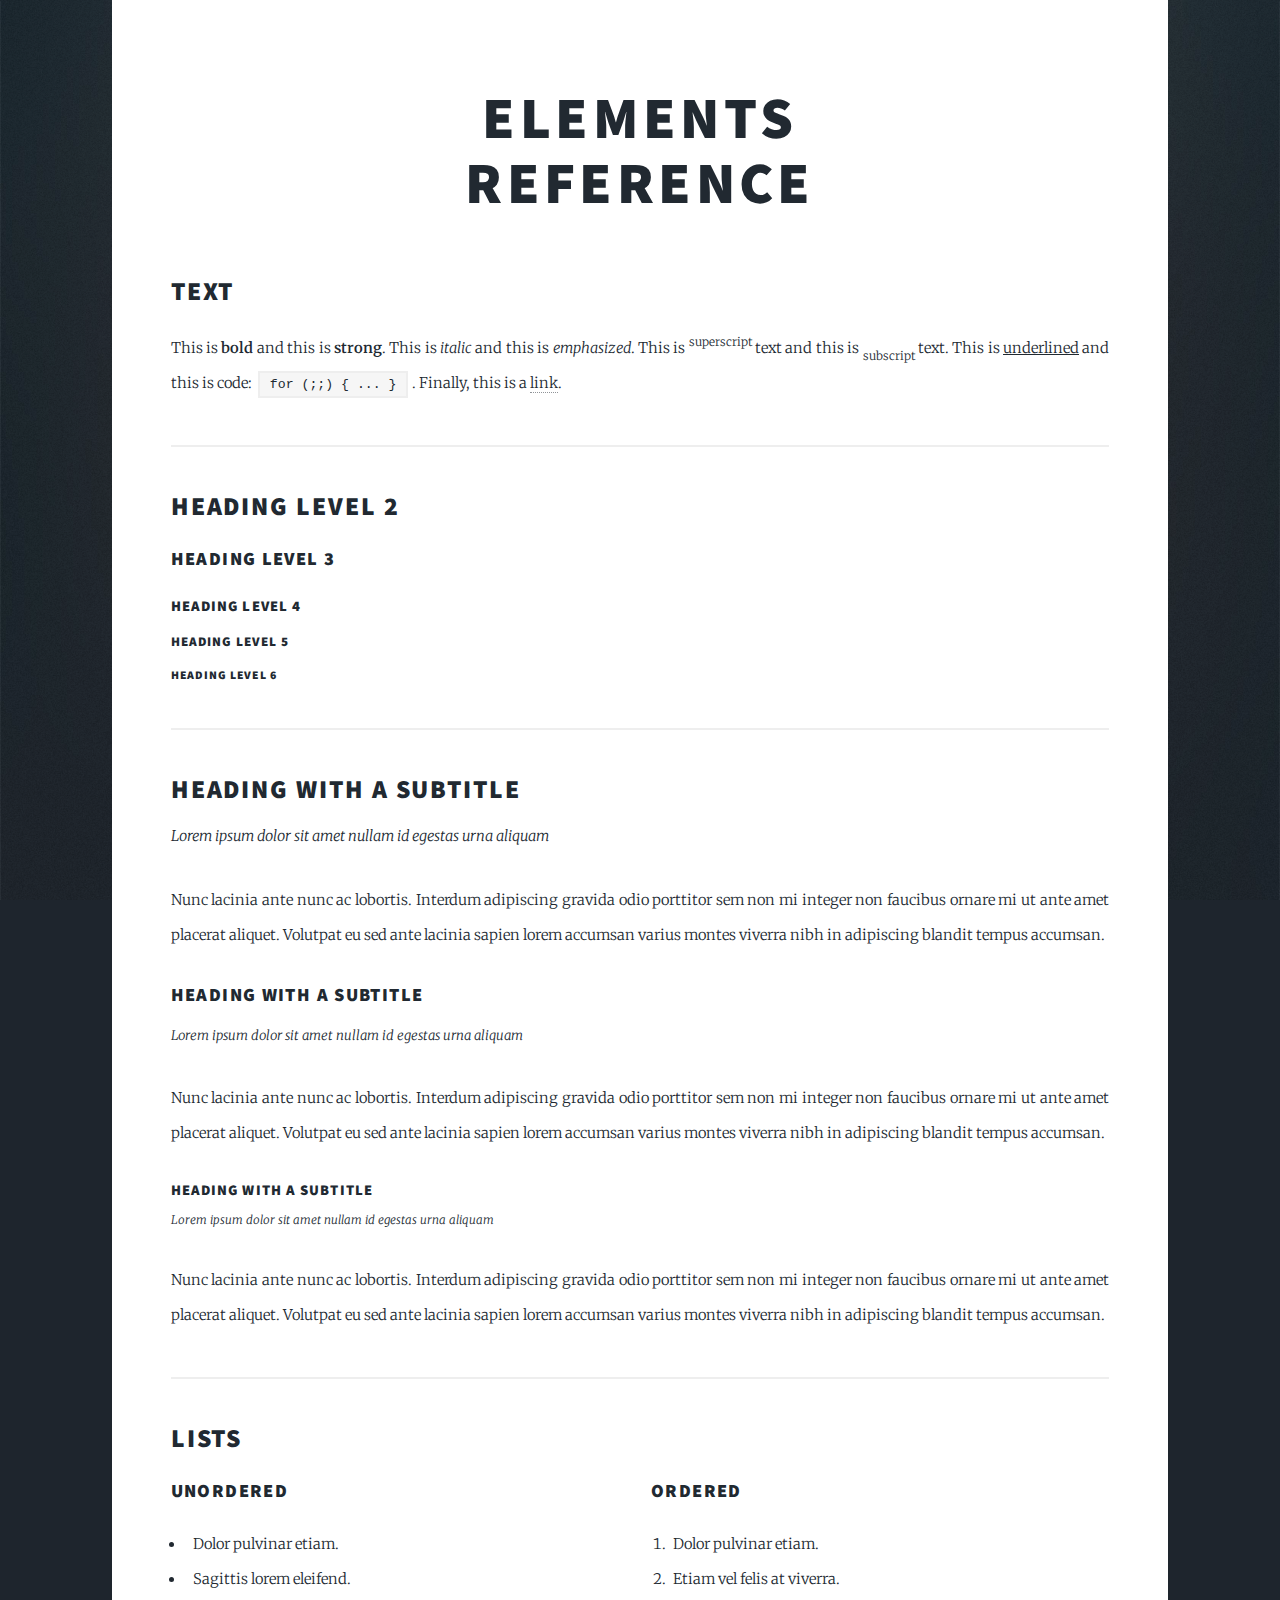
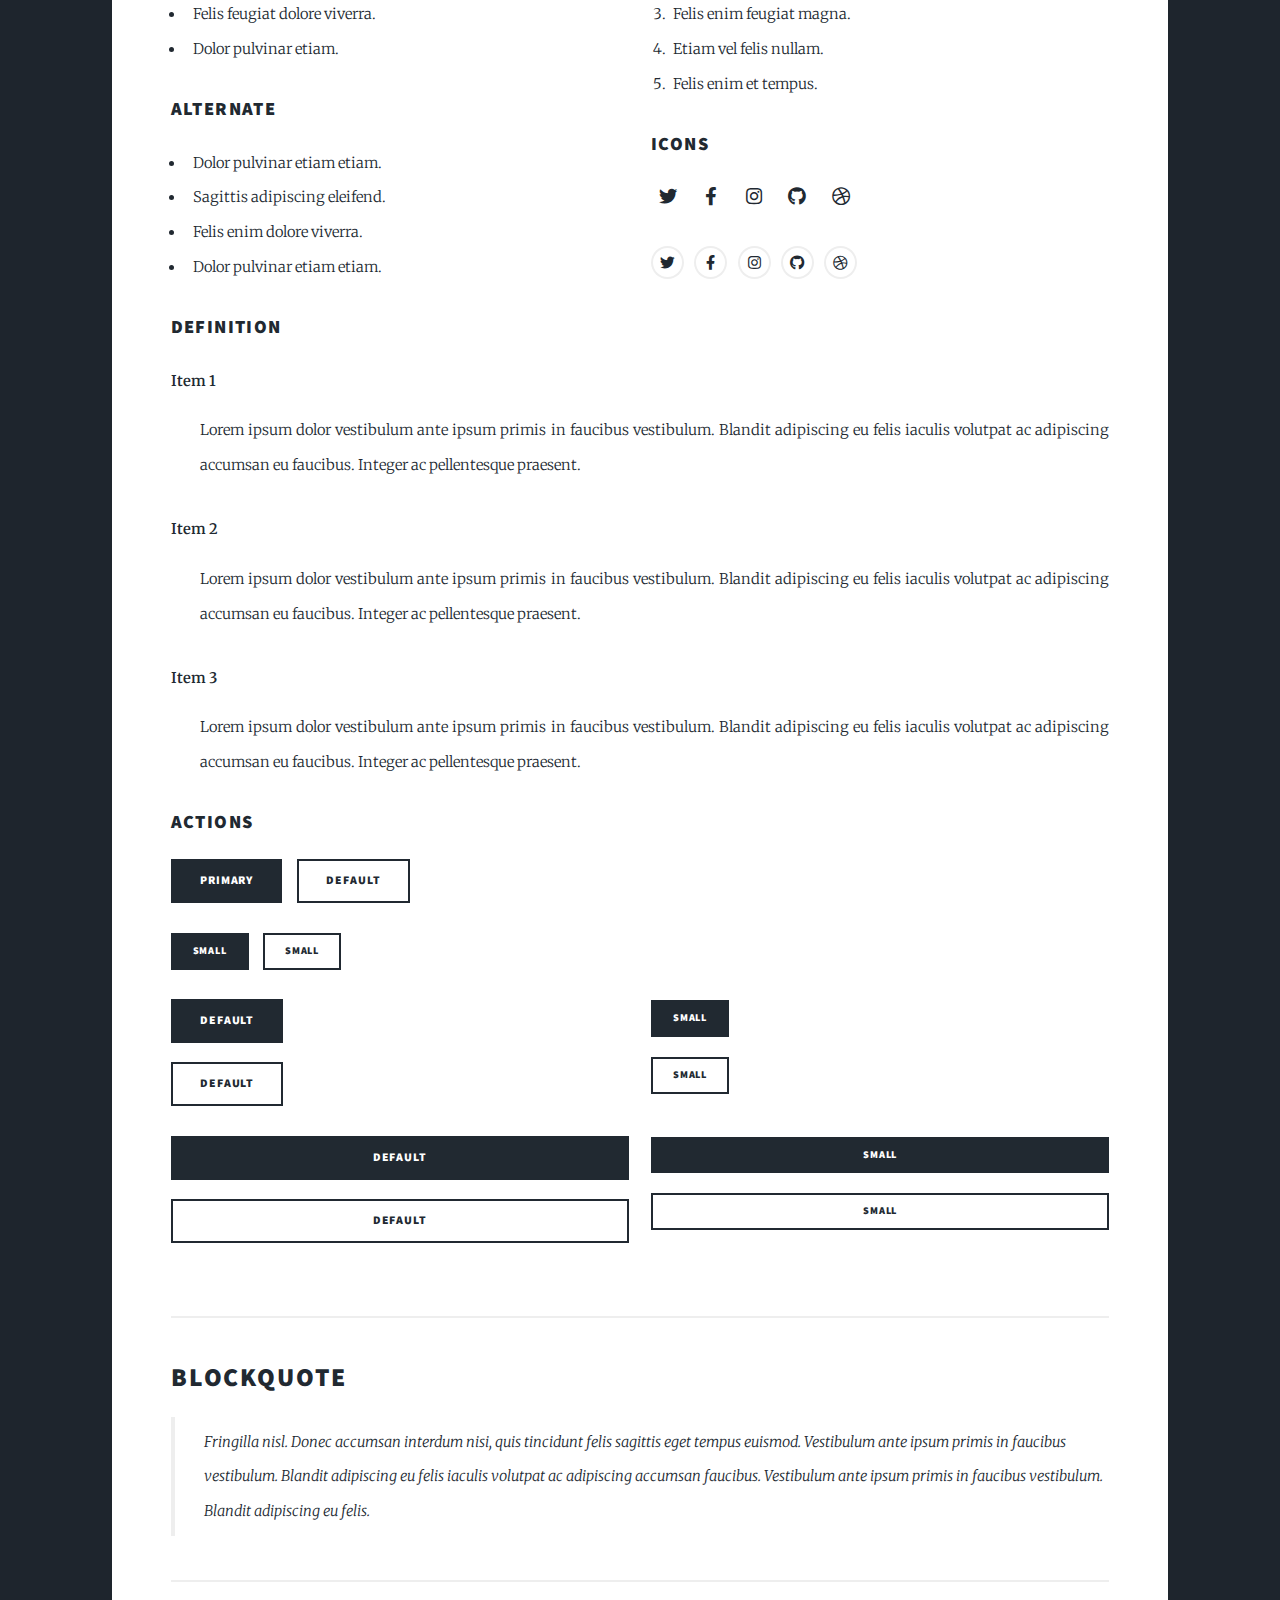
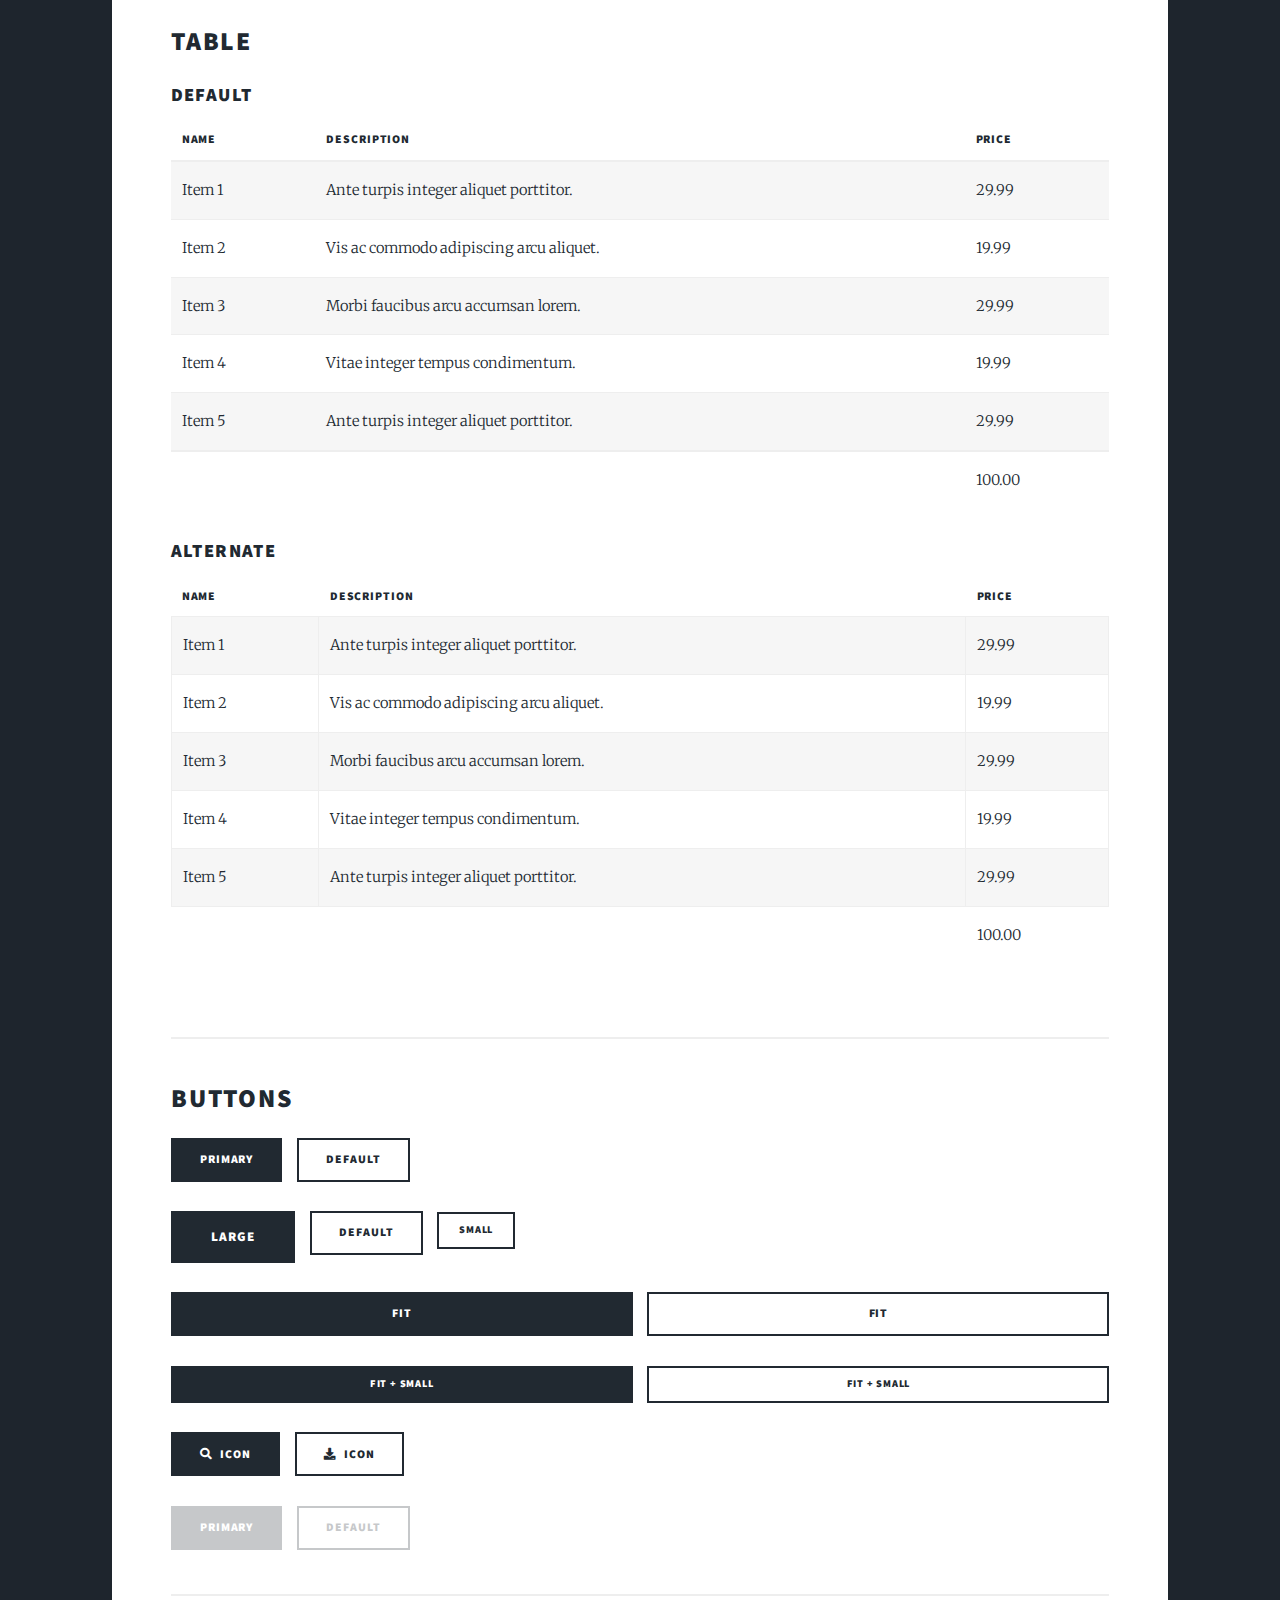
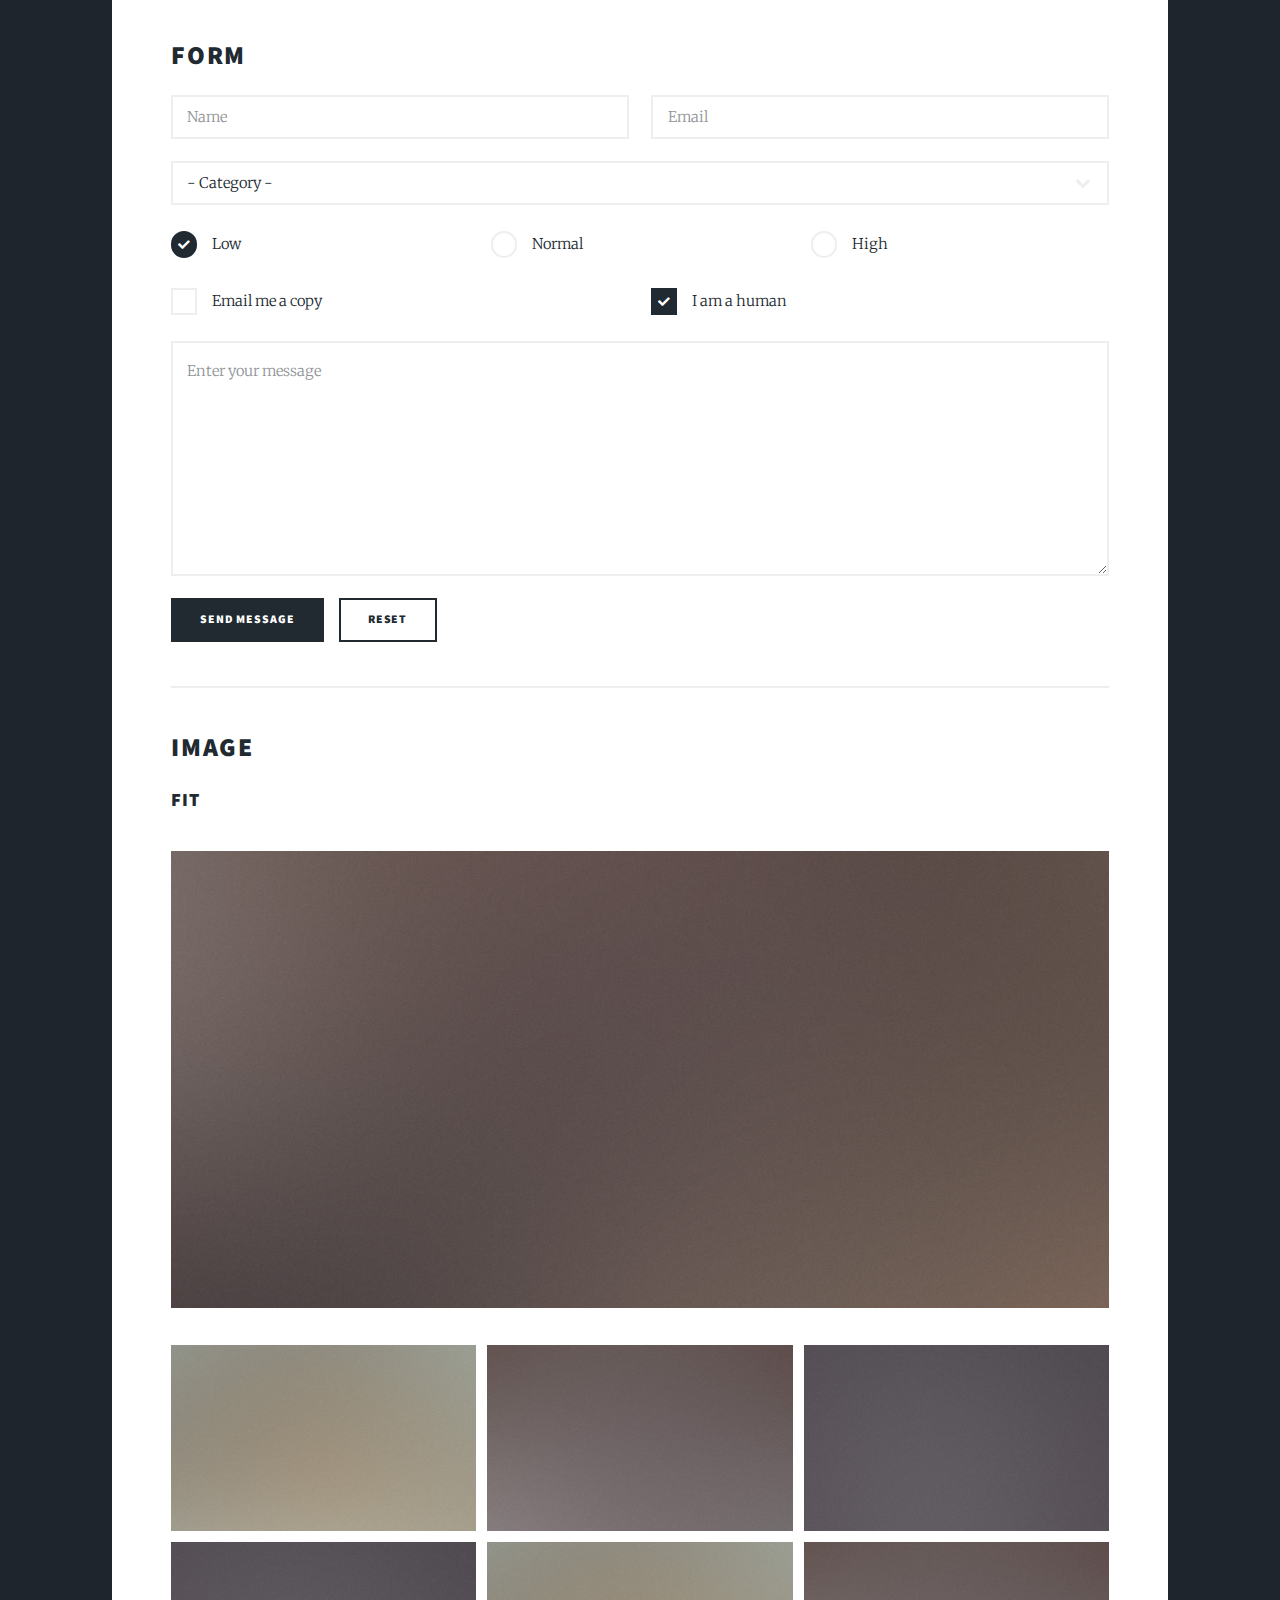
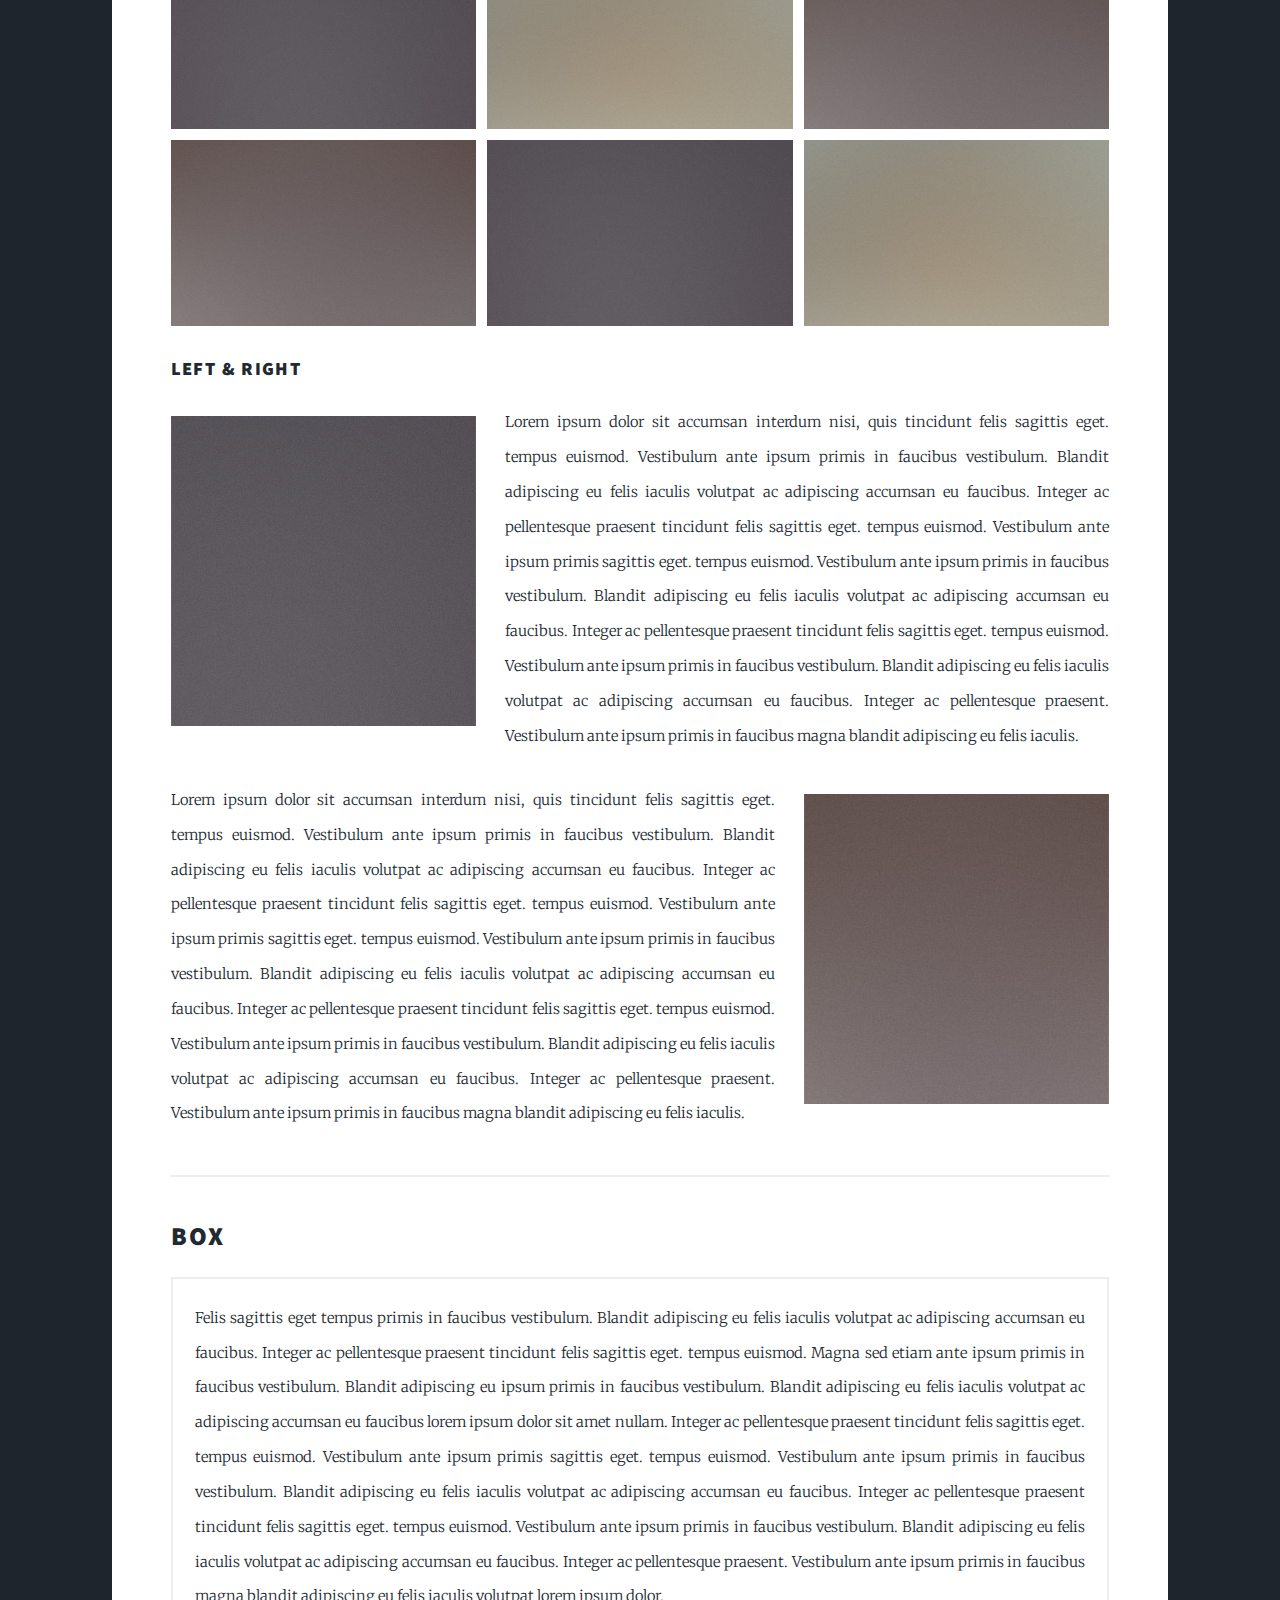
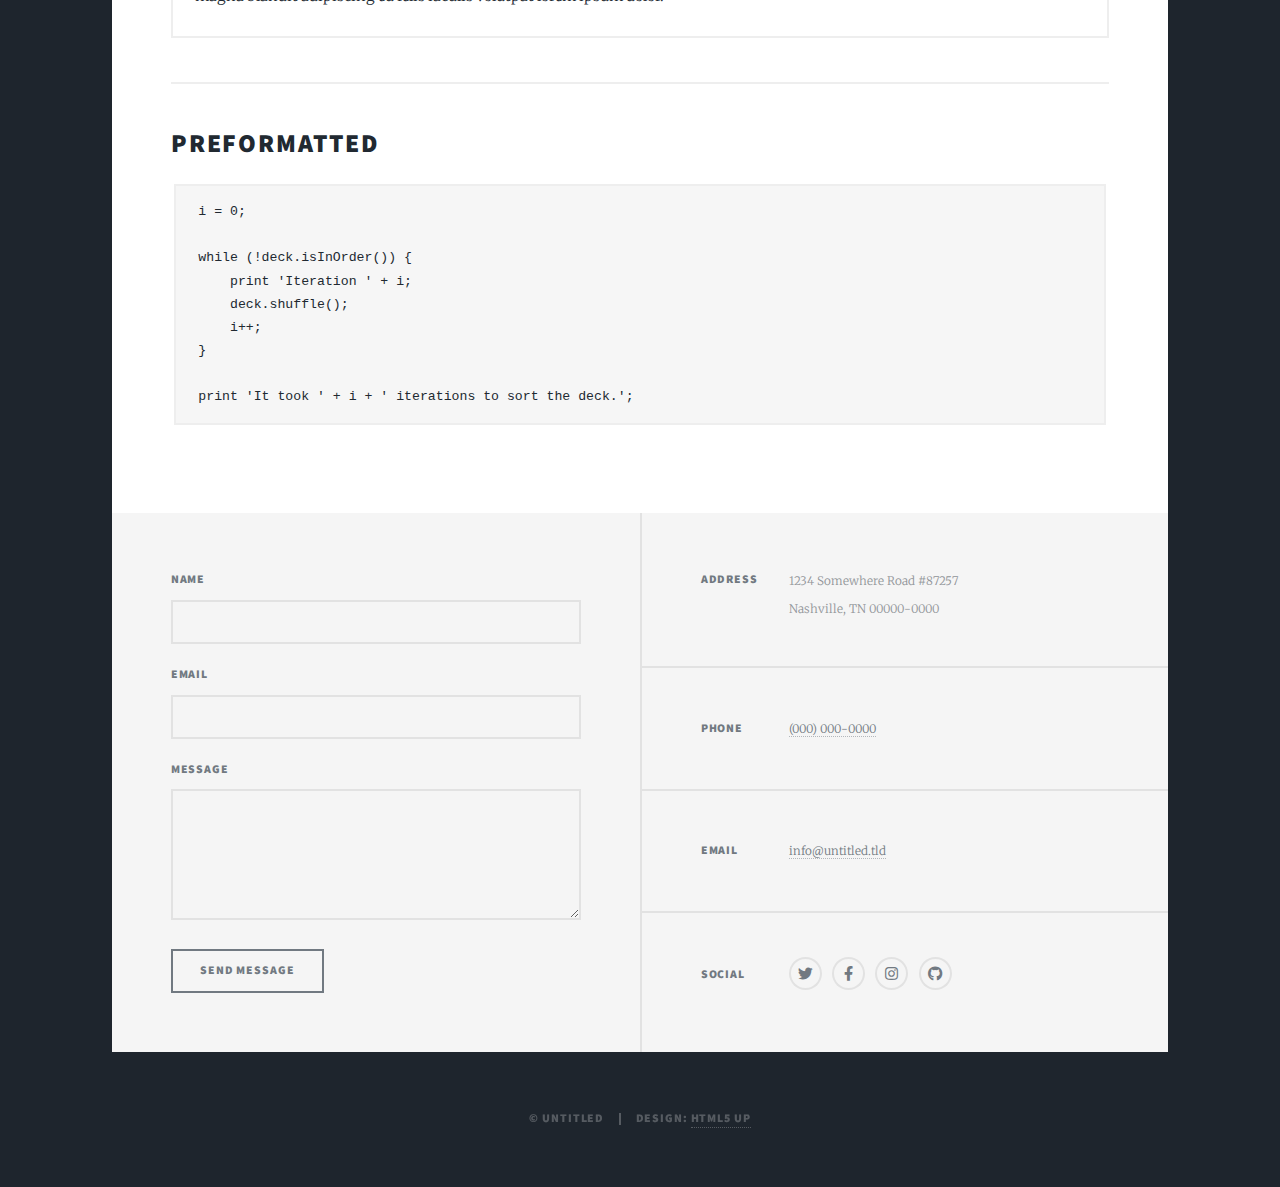
==== commit 3c253a12: "Pages changes" ====
--- a/about.html
+++ b/about.html
@@ -17,22 +17,15 @@
 		<!-- Wrapper -->
 			<div id="wrapper">
 
-				<!-- Header -->
-					<header id="header">
-						<a href="index.html" class="logo">Massively</a>
-					</header>
-
 				<!-- Nav -->
 					<nav id="nav">
 						<ul class="links">
-							<li><a href="index.html">This is Massively</a></li>
-							<li><a href="generic.html">Generic Page</a></li>
-							<li class="active"><a href="elements.html">Elements Reference</a></li>
+							<li><a href="index.html">Home</a></li>
+							<li><a href="generic.html">Projects</a></li>
+							<li class="active"><a href="elements.html">About Me</a></li>
 						</ul>
 						<ul class="icons">
-							<li><a href="#" class="icon brands fa-twitter"><span class="label">Twitter</span></a></li>
-							<li><a href="#" class="icon brands fa-facebook-f"><span class="label">Facebook</span></a></li>
-							<li><a href="#" class="icon brands fa-instagram"><span class="label">Instagram</span></a></li>
+							<li><a href="#" class="icon brands fa-LinkedIn"><span class="label">LinkedIn</span></a></li>
 							<li><a href="#" class="icon brands fa-github"><span class="label">GitHub</span></a></li>
 						</ul>
 					</nav>
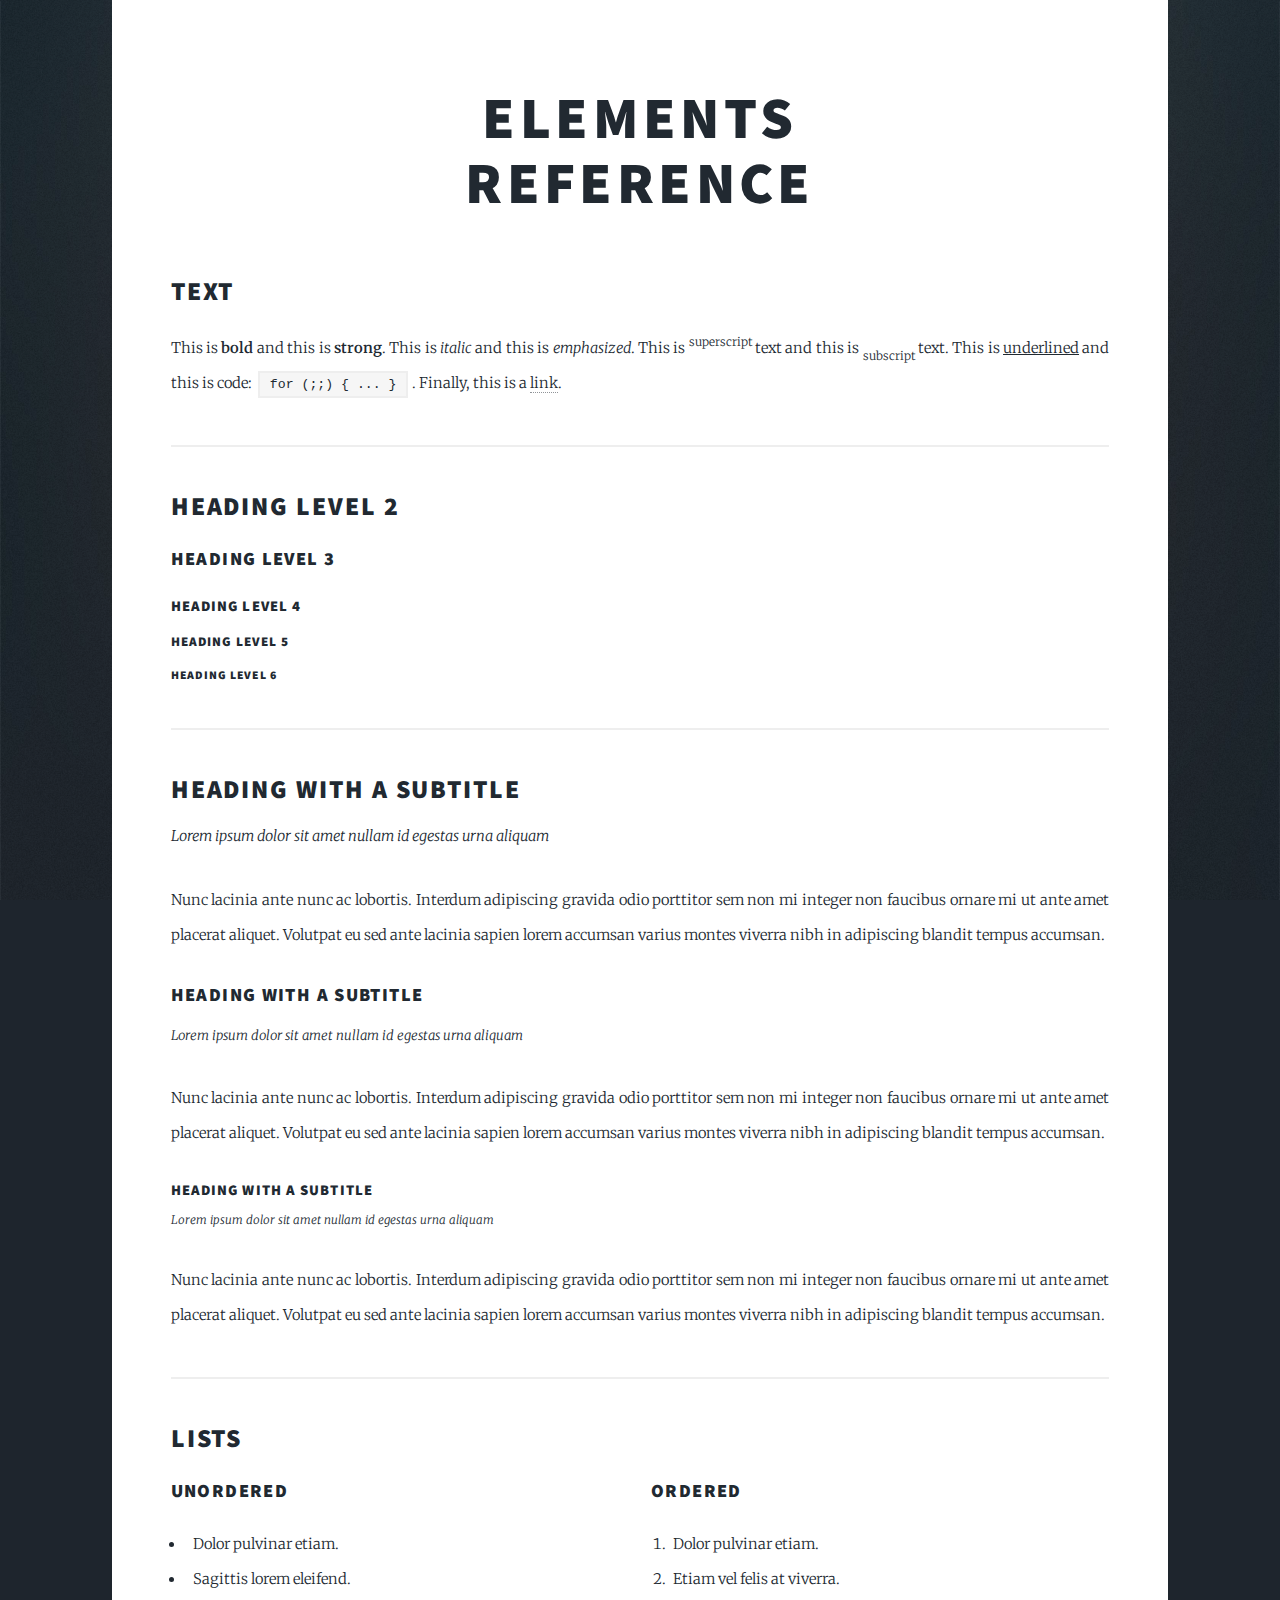
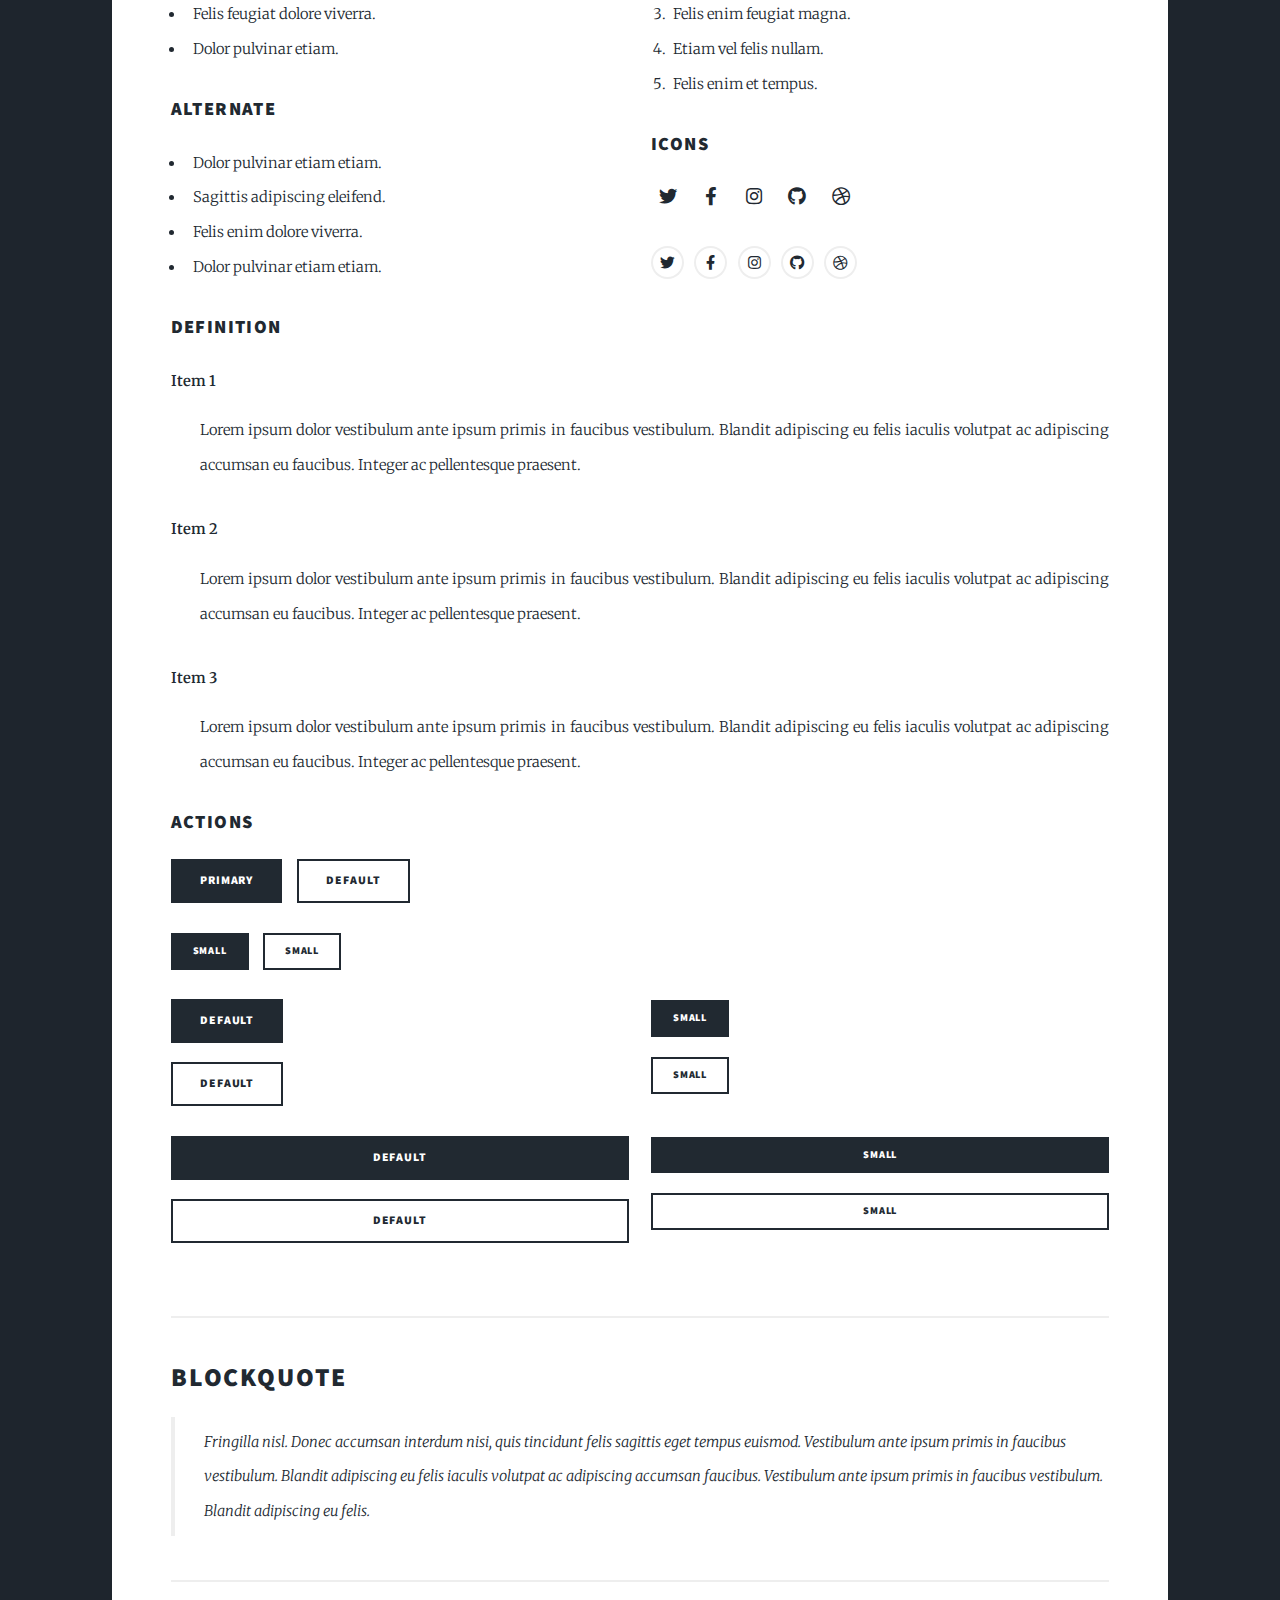
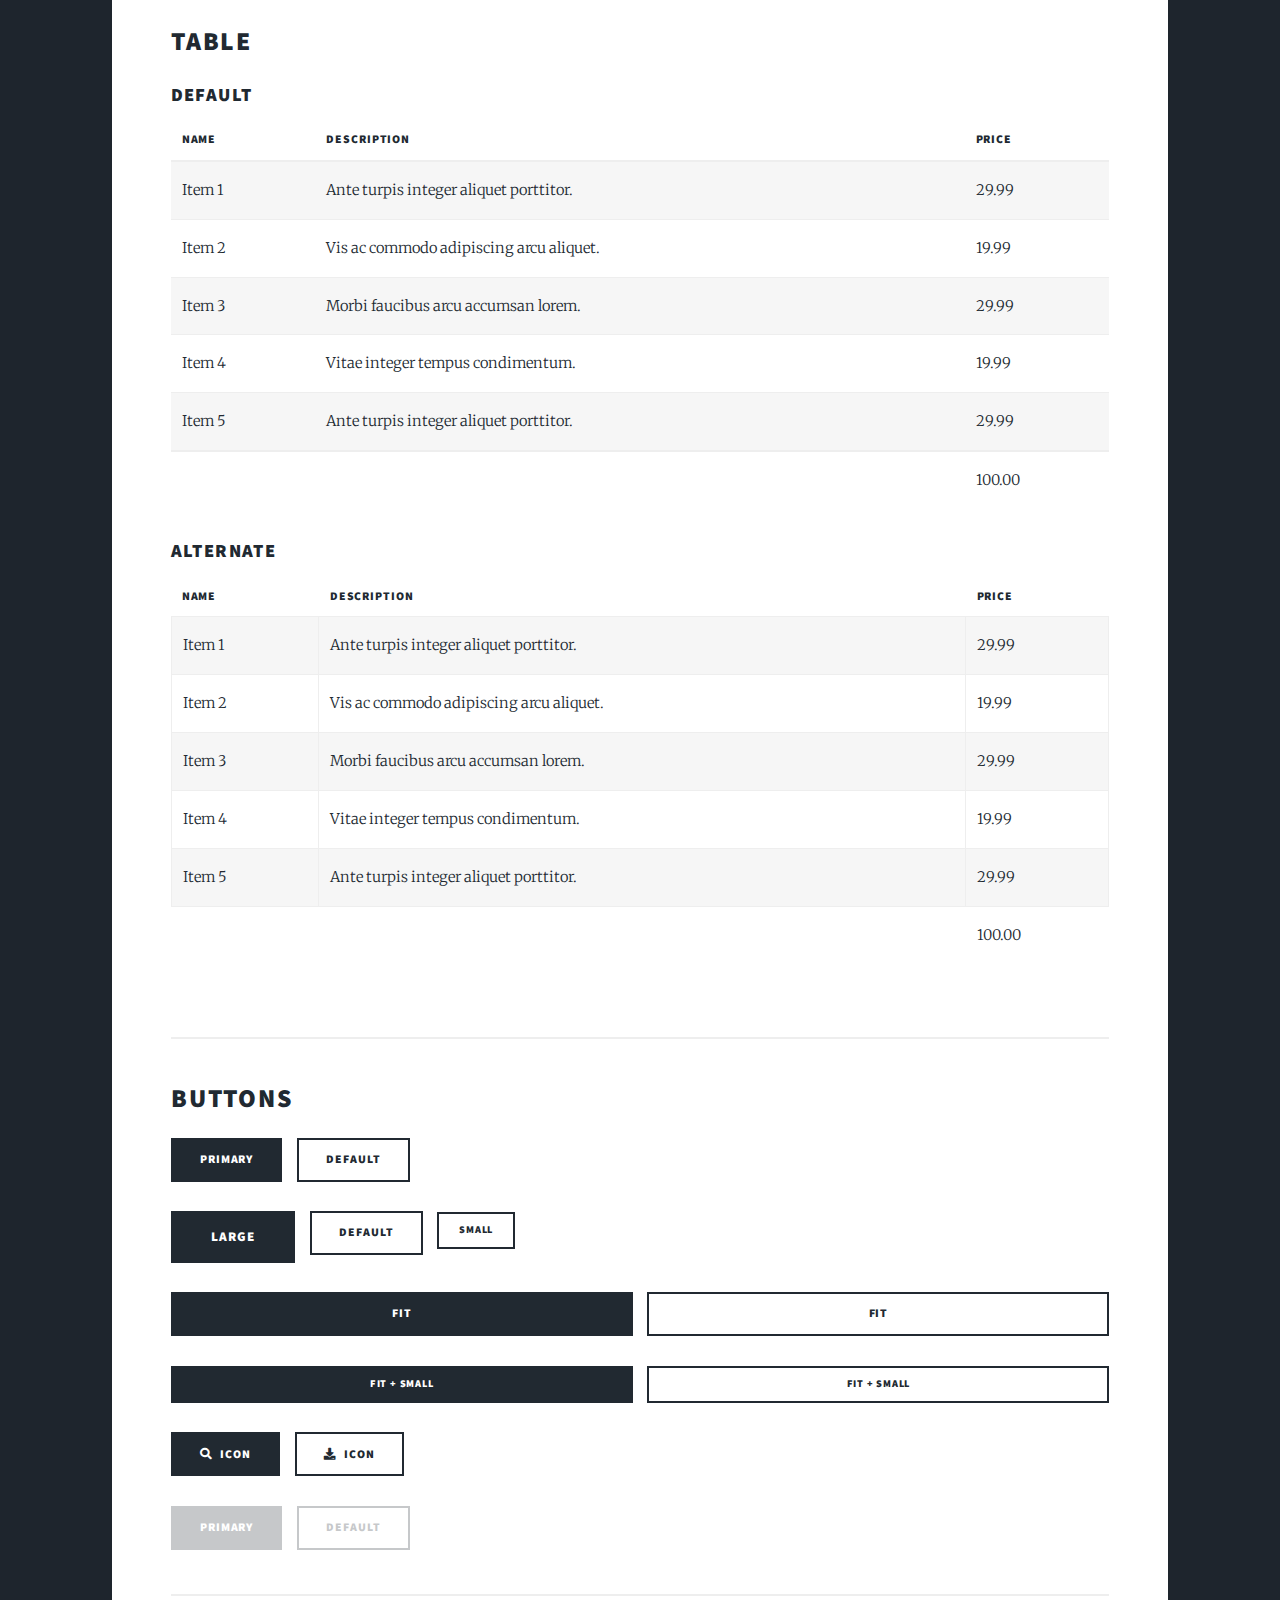
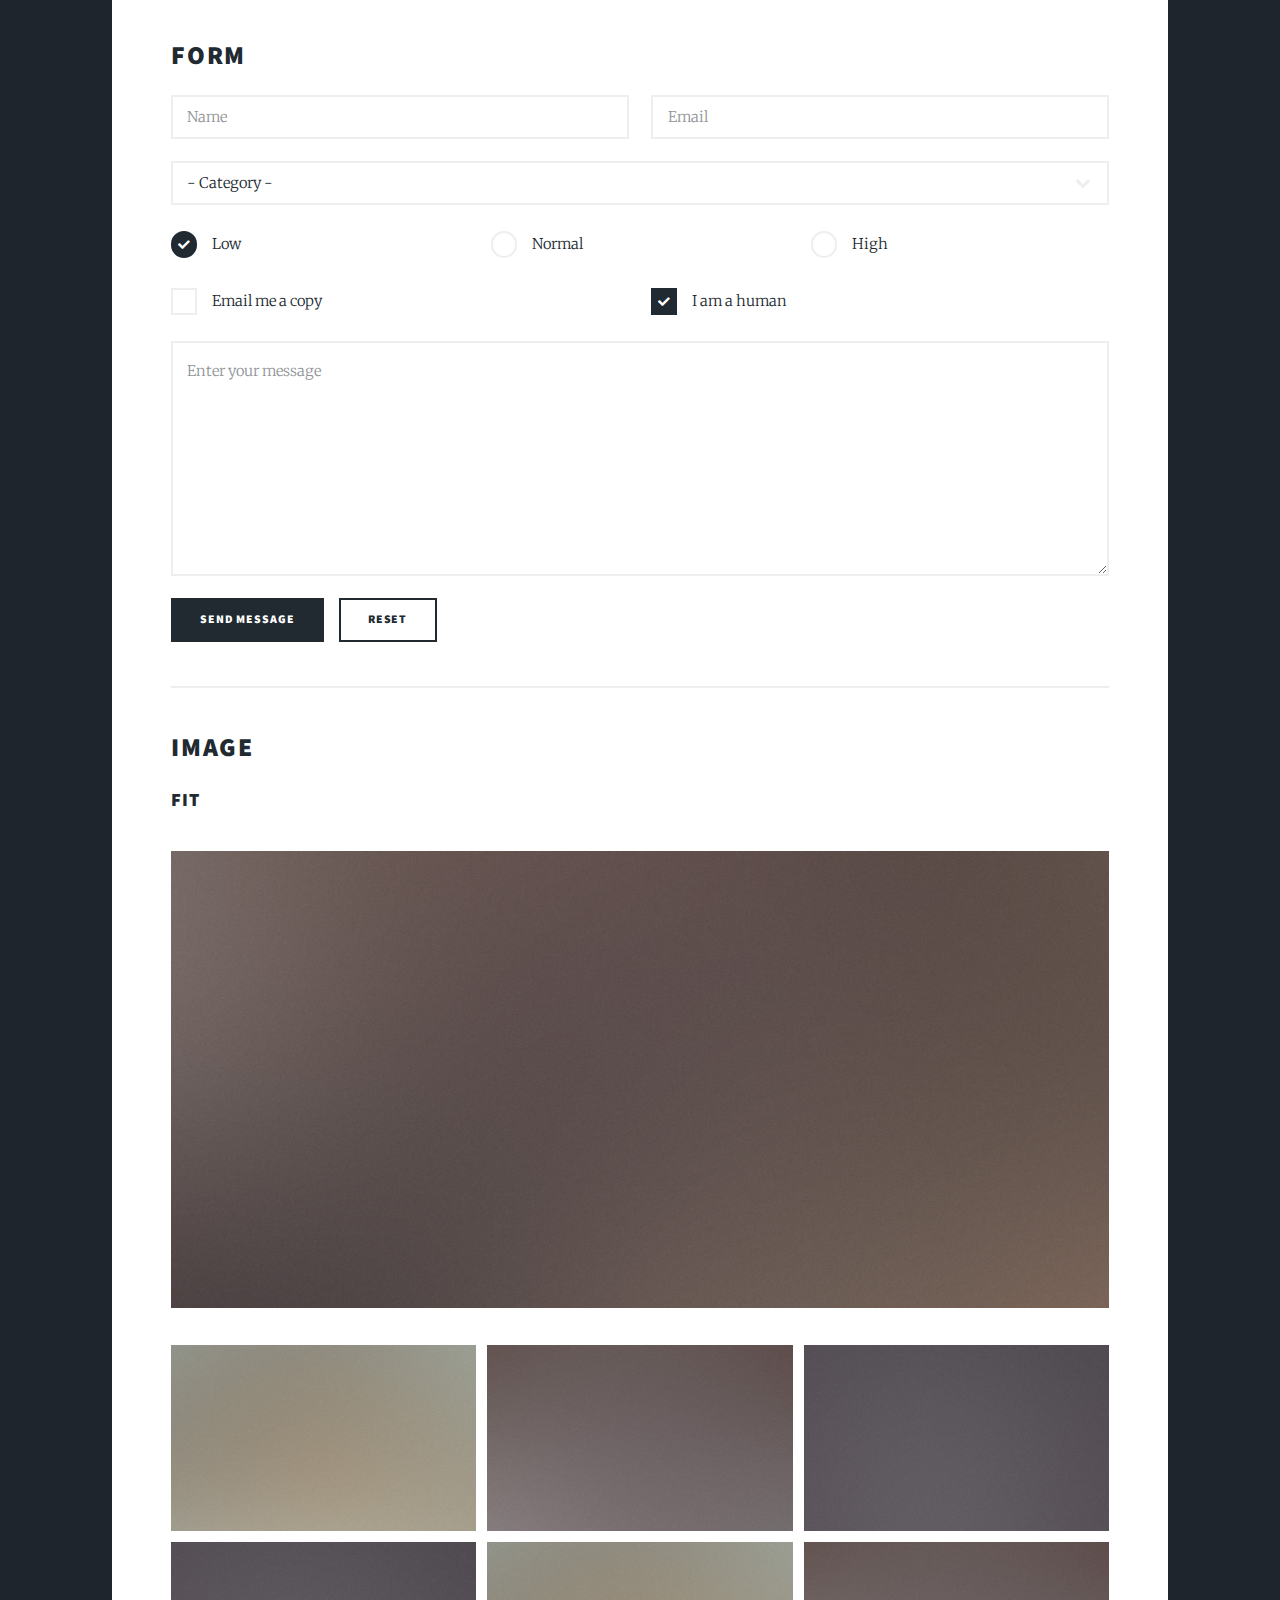
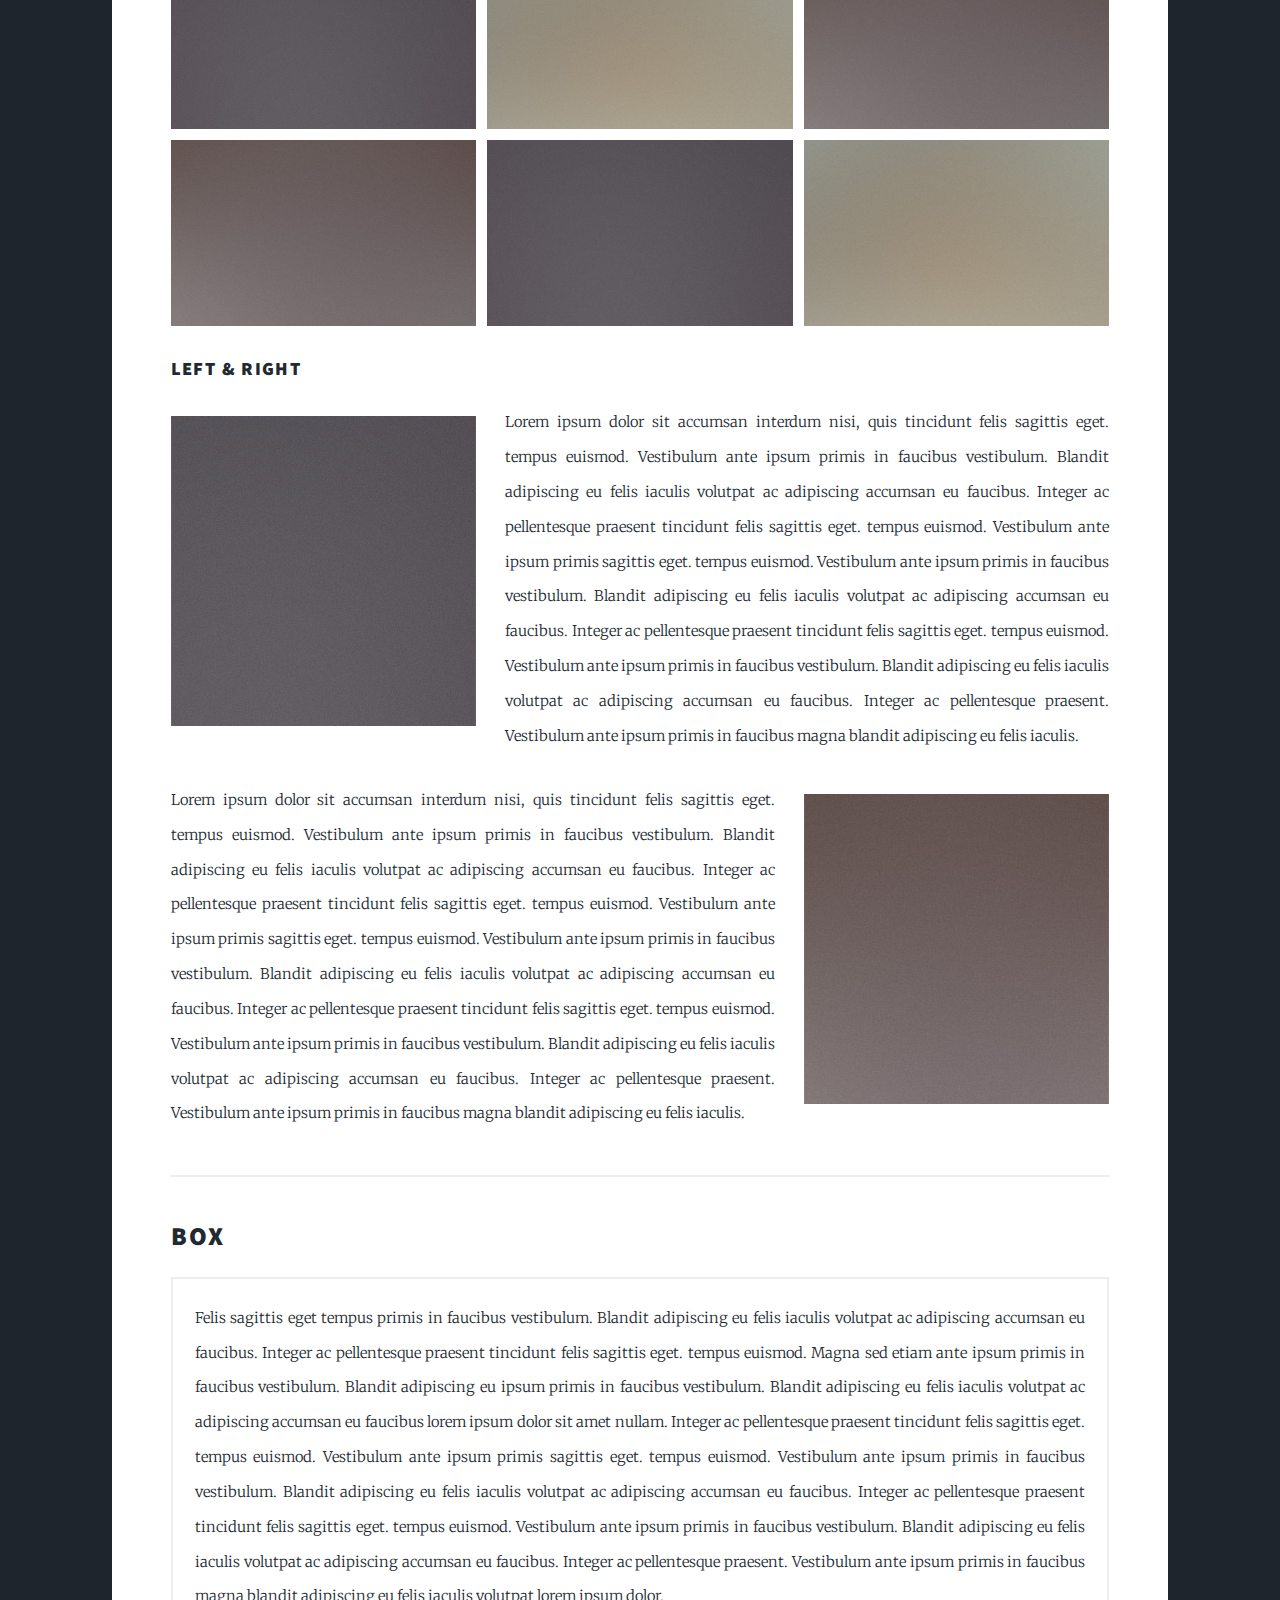
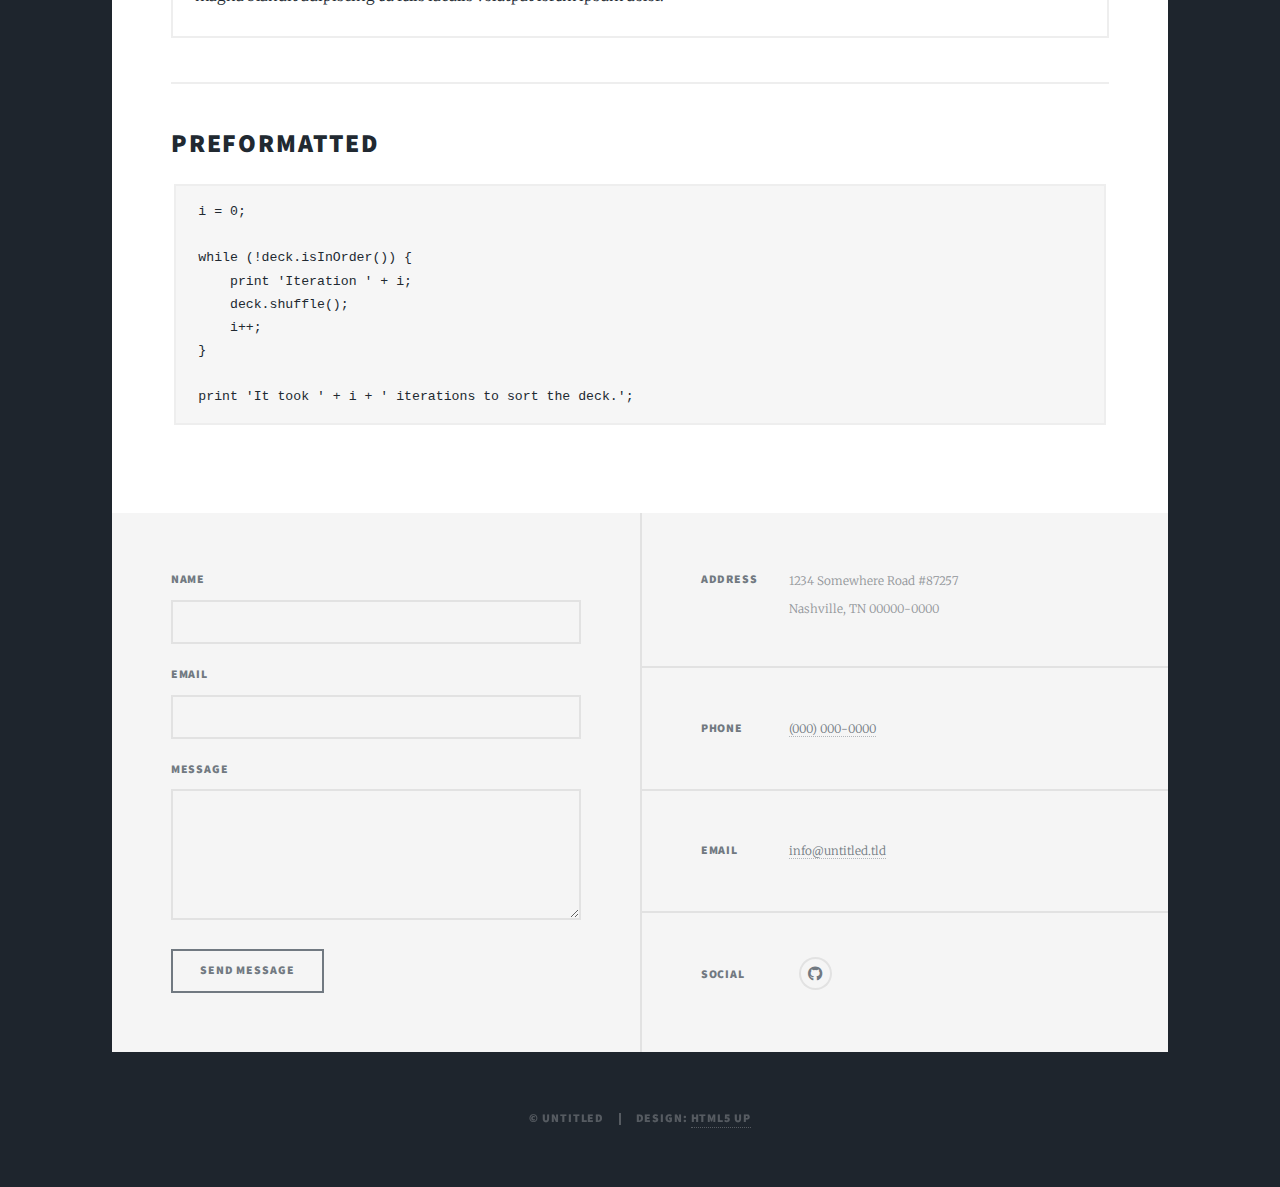
==== commit 479808b2: "Fix social links" ====
--- a/about.html
+++ b/about.html
@@ -6,7 +6,7 @@
 -->
 <html>
 	<head>
-		<title>Elements Reference - Massively by HTML5 UP</title>
+		<title>About - Leonel's Portfolio</title>
 		<meta charset="utf-8" />
 		<meta name="viewport" content="width=device-width, initial-scale=1, user-scalable=no" />
 		<link rel="stylesheet" href="assets/css/main.css" />
@@ -21,12 +21,12 @@
 					<nav id="nav">
 						<ul class="links">
 							<li><a href="index.html">Home</a></li>
-							<li><a href="generic.html">Projects</a></li>
-							<li class="active"><a href="elements.html">About Me</a></li>
+							<li><a href="projects.html">Projects</a></li>
+							<li class="active"><a href="about.html">About Me</a></li>
 						</ul>
 						<ul class="icons">
-							<li><a href="#" class="icon brands fa-LinkedIn"><span class="label">LinkedIn</span></a></li>
-							<li><a href="#" class="icon brands fa-github"><span class="label">GitHub</span></a></li>
+							<li><a href="https://www.linkedin.com/in/leonel-jerez/" class="icon brands fa-LinkedIn"><span class="label">LinkedIn</span></a></li>
+							<li><a href="https://www.github.com/leoneljerez/" class="icon brands fa-github"><span class="label">GitHub</span></a></li>
 						</ul>
 					</nav>
 
@@ -462,10 +462,8 @@
 							<section>
 								<h3>Social</h3>
 								<ul class="icons alt">
-									<li><a href="#" class="icon brands alt fa-twitter"><span class="label">Twitter</span></a></li>
-									<li><a href="#" class="icon brands alt fa-facebook-f"><span class="label">Facebook</span></a></li>
-									<li><a href="#" class="icon brands alt fa-instagram"><span class="label">Instagram</span></a></li>
-									<li><a href="#" class="icon brands alt fa-github"><span class="label">GitHub</span></a></li>
+									<li><a href="https://www.linkedin.com/in/leonel-jerez/" class="icon brands alt fa-LinkedIn"><span class="label">LinkedIn</span></a></li>
+									<li><a href="https://www.github.com/leoneljerez/" class="icon brands alt fa-github"><span class="label">GitHub</span></a></li>
 								</ul>
 							</section>
 						</section>
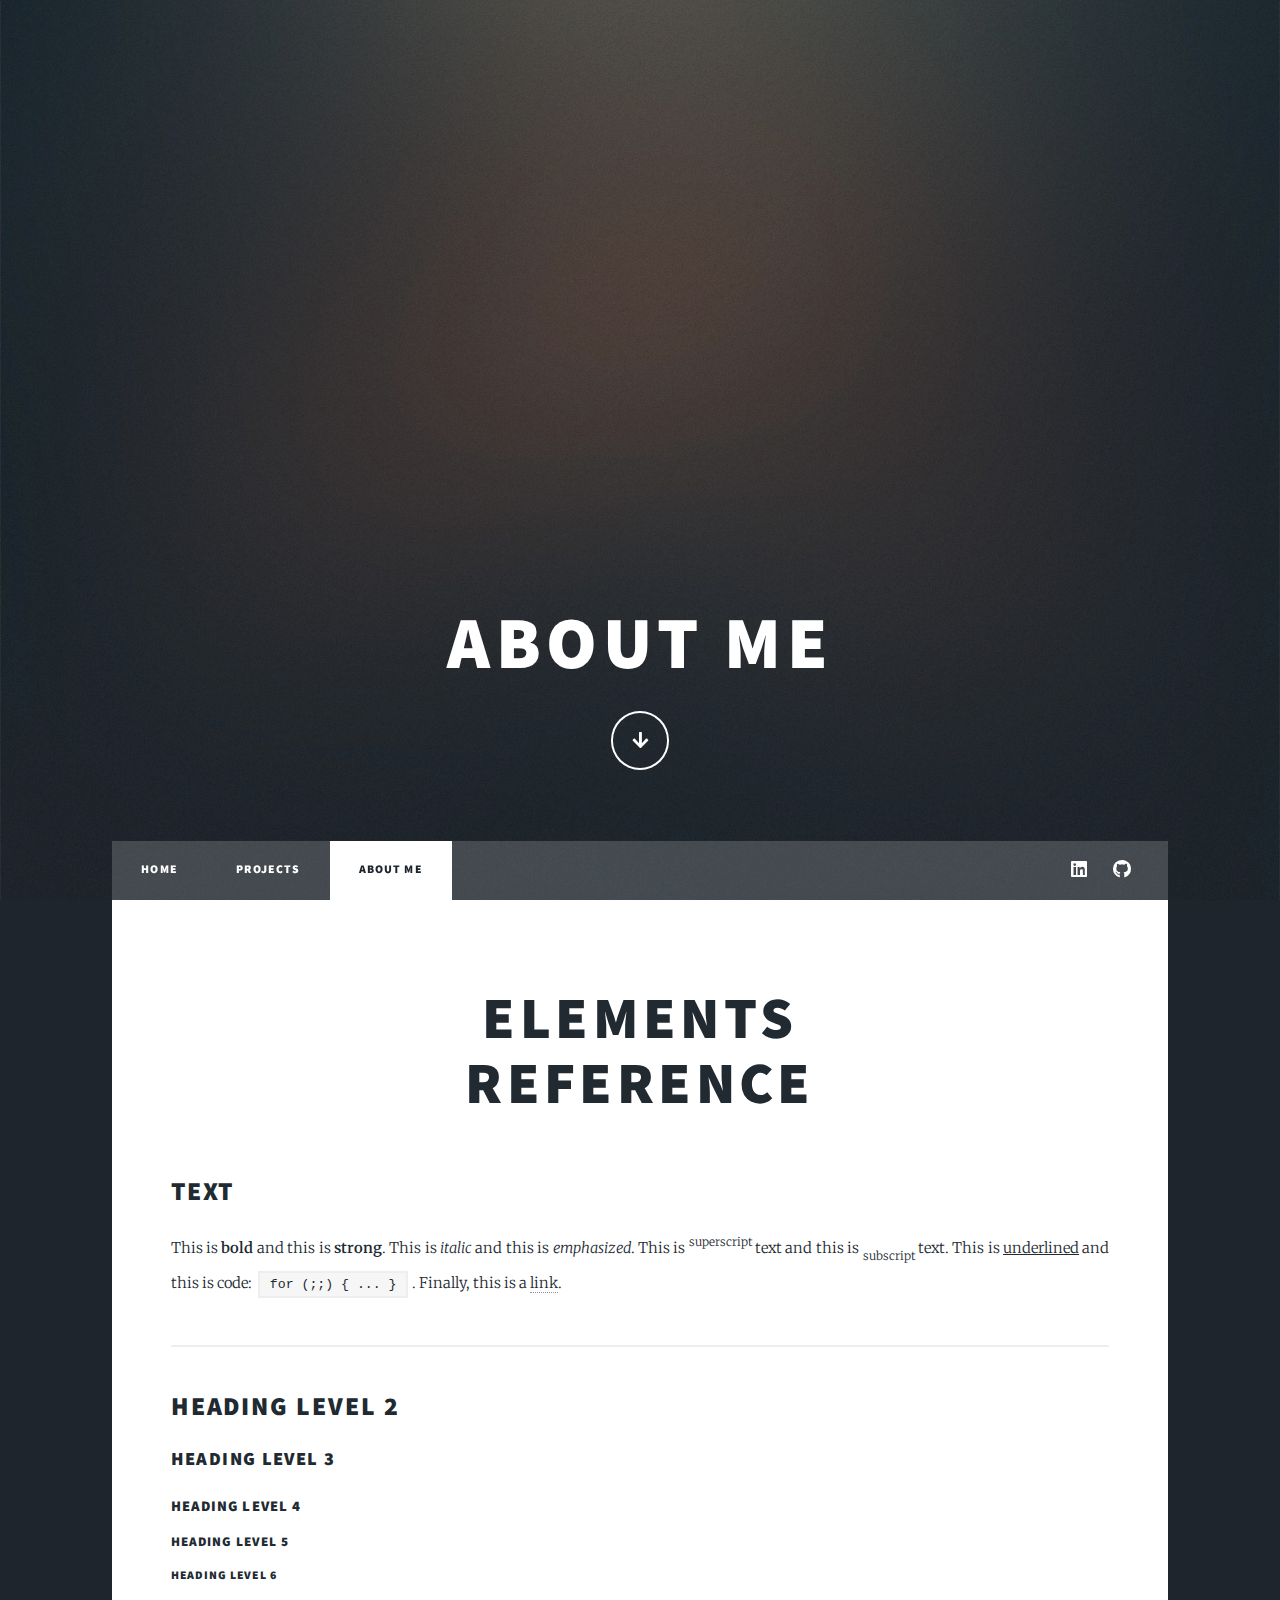
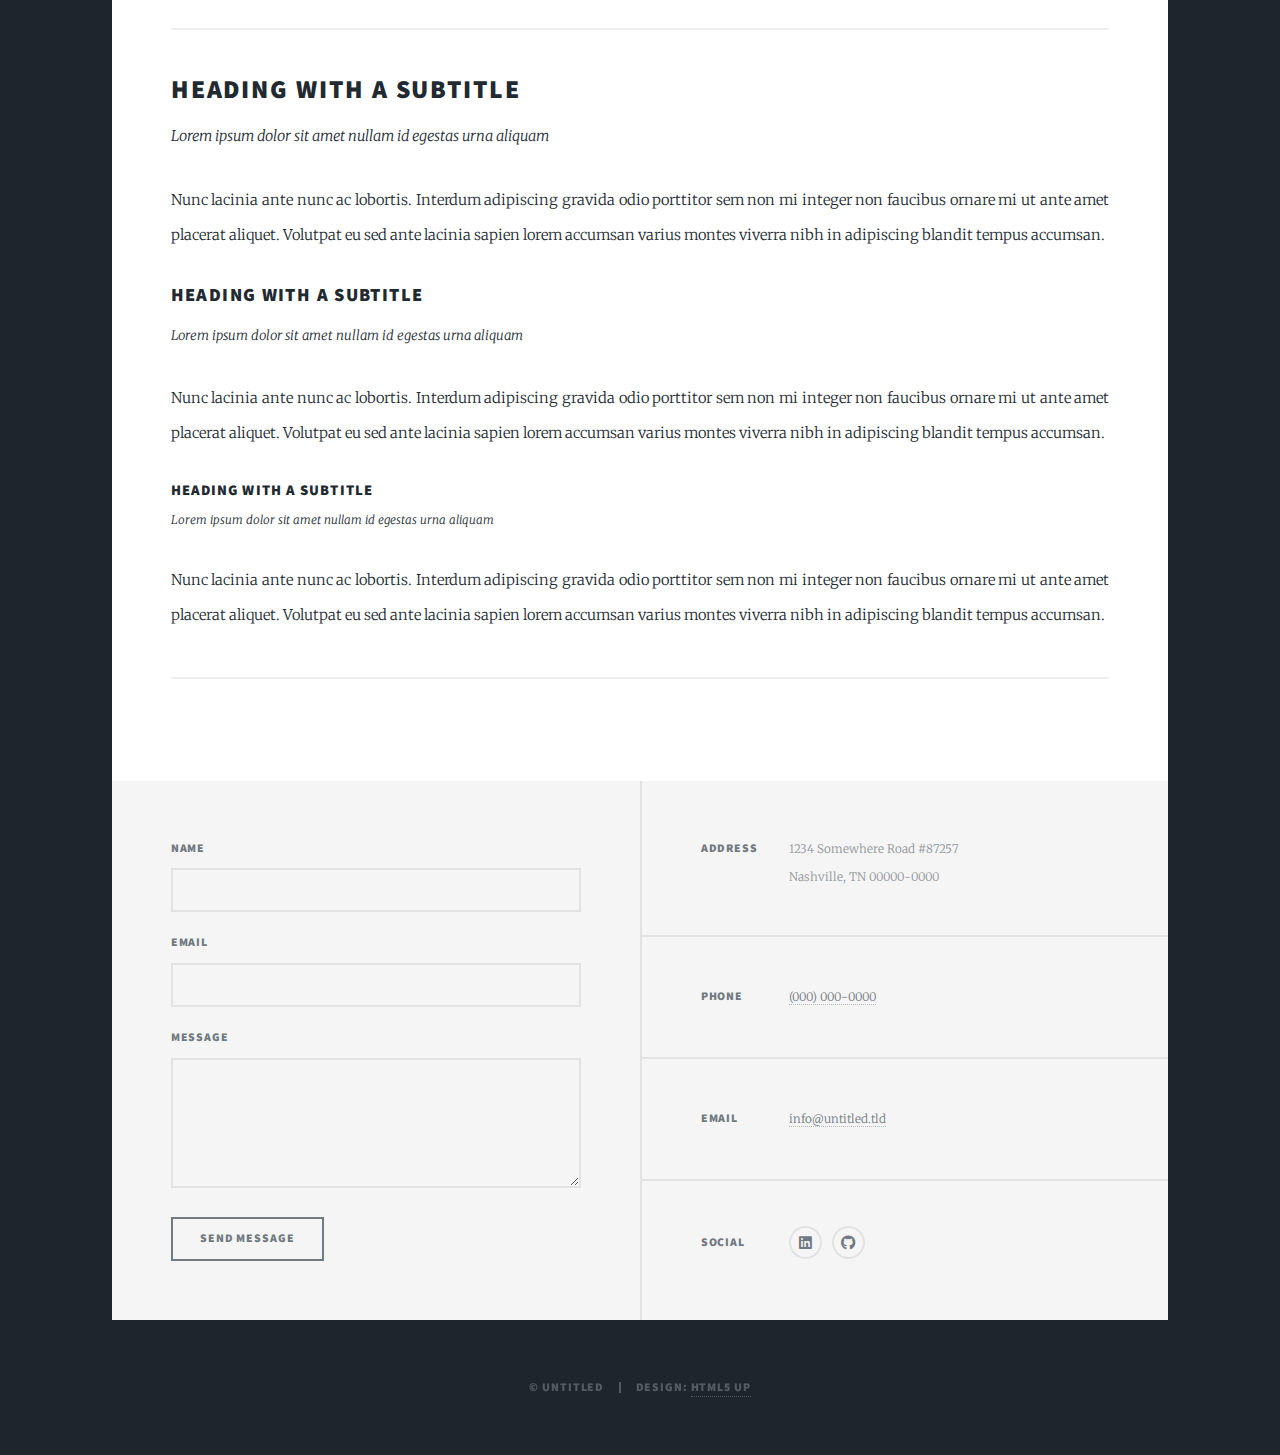
==== commit 507a120a: "Clean up webpages." ====
--- a/about.html
+++ b/about.html
@@ -15,7 +15,15 @@
 	<body class="is-preload">
 
 		<!-- Wrapper -->
-			<div id="wrapper">
+			<div id="wrapper" class="fade-in">
+
+				<!-- Intro -->
+					<div id="intro">
+						<h1>About Me</h1>
+						<ul class="actions">
+							<li><a href="#nav" class="button icon solid solo fa-arrow-down scrolly">Continue</a></li>
+						</ul>
+					</div>
 
 				<!-- Nav -->
 					<nav id="nav">
@@ -25,7 +33,7 @@
 							<li class="active"><a href="about.html">About Me</a></li>
 						</ul>
 						<ul class="icons">
-							<li><a href="https://www.linkedin.com/in/leonel-jerez/" class="icon brands fa-LinkedIn"><span class="label">LinkedIn</span></a></li>
+							<li><a href="https://www.linkedin.com/in/leonel-jerez/" class="icon brands fa-linkedin"><span class="label">LinkedIn</span></a></li>
 							<li><a href="https://www.github.com/leoneljerez/" class="icon brands fa-github"><span class="label">GitHub</span></a></li>
 						</ul>
 					</nav>
@@ -68,358 +76,8 @@
 										<p>Lorem ipsum dolor sit amet nullam id egestas urna aliquam</p>
 									</header>
 									<p>Nunc lacinia ante nunc ac lobortis. Interdum adipiscing gravida odio porttitor sem non mi integer non faucibus ornare mi ut ante amet placerat aliquet. Volutpat eu sed ante lacinia sapien lorem accumsan varius montes viverra nibh in adipiscing blandit tempus accumsan.</p>
-
-									<hr />
-
-								<!-- Lists -->
-									<h2>Lists</h2>
-									<div class="row">
-										<div class="col-6 col-12-small">
-
-											<h3>Unordered</h3>
-											<ul>
-												<li>Dolor pulvinar etiam.</li>
-												<li>Sagittis lorem eleifend.</li>
-												<li>Felis feugiat dolore viverra.</li>
-												<li>Dolor pulvinar etiam.</li>
-											</ul>
-
-											<h3>Alternate</h3>
-											<ul class="alt">
-												<li>Dolor pulvinar etiam etiam.</li>
-												<li>Sagittis adipiscing eleifend.</li>
-												<li>Felis enim dolore viverra.</li>
-												<li>Dolor pulvinar etiam etiam.</li>
-											</ul>
-
-										</div>
-										<div class="col-6 col-12-small">
-
-											<h3>Ordered</h3>
-											<ol>
-												<li>Dolor pulvinar etiam.</li>
-												<li>Etiam vel felis at viverra.</li>
-												<li>Felis enim feugiat magna.</li>
-												<li>Etiam vel felis nullam.</li>
-												<li>Felis enim et tempus.</li>
-											</ol>
-
-											<h3>Icons</h3>
-											<ul class="icons">
-												<li><a href="#" class="icon brands fa-twitter"><span class="label">Twitter</span></a></li>
-												<li><a href="#" class="icon brands fa-facebook-f"><span class="label">Facebook</span></a></li>
-												<li><a href="#" class="icon brands fa-instagram"><span class="label">Instagram</span></a></li>
-												<li><a href="#" class="icon brands fa-github"><span class="label">Github</span></a></li>
-												<li><a href="#" class="icon brands fa-dribbble"><span class="label">Dribbble</span></a></li>
-											</ul>
-											<ul class="icons alt">
-												<li><a href="#" class="icon brands alt fa-twitter"><span class="label">Twitter</span></a></li>
-												<li><a href="#" class="icon brands alt fa-facebook-f"><span class="label">Facebook</span></a></li>
-												<li><a href="#" class="icon brands alt fa-instagram"><span class="label">Instagram</span></a></li>
-												<li><a href="#" class="icon brands alt fa-github"><span class="label">Github</span></a></li>
-												<li><a href="#" class="icon brands alt fa-dribbble"><span class="label">Dribbble</span></a></li>
-											</ul>
-
-										</div>
-									</div>
-									<h3>Definition</h3>
-									<dl>
-										<dt>Item 1</dt>
-										<dd>
-											<p>Lorem ipsum dolor vestibulum ante ipsum primis in faucibus vestibulum. Blandit adipiscing eu felis iaculis volutpat ac adipiscing accumsan eu faucibus. Integer ac pellentesque praesent.</p>
-										</dd>
-										<dt>Item 2</dt>
-										<dd>
-											<p>Lorem ipsum dolor vestibulum ante ipsum primis in faucibus vestibulum. Blandit adipiscing eu felis iaculis volutpat ac adipiscing accumsan eu faucibus. Integer ac pellentesque praesent.</p>
-										</dd>
-										<dt>Item 3</dt>
-										<dd>
-											<p>Lorem ipsum dolor vestibulum ante ipsum primis in faucibus vestibulum. Blandit adipiscing eu felis iaculis volutpat ac adipiscing accumsan eu faucibus. Integer ac pellentesque praesent.</p>
-										</dd>
-									</dl>
-
-									<h3>Actions</h3>
-									<ul class="actions">
-										<li><a href="#" class="button primary">Primary</a></li>
-										<li><a href="#" class="button">Default</a></li>
-									</ul>
-									<ul class="actions small">
-										<li><a href="#" class="button primary small">Small</a></li>
-										<li><a href="#" class="button small">Small</a></li>
-									</ul>
-									<div class="row">
-										<div class="col-6 col-12-small">
-											<ul class="actions stacked">
-												<li><a href="#" class="button primary">Default</a></li>
-												<li><a href="#" class="button">Default</a></li>
-											</ul>
-										</div>
-										<div class="col-6 col-12-small">
-											<ul class="actions stacked">
-												<li><a href="#" class="button primary small">Small</a></li>
-												<li><a href="#" class="button small">Small</a></li>
-											</ul>
-										</div>
-									</div>
-									<div class="row">
-										<div class="col-6 col-12-small">
-											<ul class="actions stacked">
-												<li><a href="#" class="button primary fit">Default</a></li>
-												<li><a href="#" class="button fit">Default</a></li>
-											</ul>
-										</div>
-										<div class="col-6 col-12-small">
-											<ul class="actions stacked">
-												<li><a href="#" class="button primary small fit">Small</a></li>
-												<li><a href="#" class="button small fit">Small</a></li>
-											</ul>
-										</div>
-									</div>
-
-									<hr />
-
-								<!-- Blockquote -->
-									<h2>Blockquote</h2>
-									<blockquote>Fringilla nisl. Donec accumsan interdum nisi, quis tincidunt felis sagittis eget tempus euismod. Vestibulum ante ipsum primis in faucibus vestibulum. Blandit adipiscing eu felis iaculis volutpat ac adipiscing accumsan faucibus. Vestibulum ante ipsum primis in faucibus vestibulum. Blandit adipiscing eu felis.</blockquote>
-
-									<hr />
-
-								<!-- Table -->
-									<h2>Table</h2>
-
-									<h3>Default</h3>
-									<div class="table-wrapper">
-										<table>
-											<thead>
-												<tr>
-													<th>Name</th>
-													<th>Description</th>
-													<th>Price</th>
-												</tr>
-											</thead>
-											<tbody>
-												<tr>
-													<td>Item 1</td>
-													<td>Ante turpis integer aliquet porttitor.</td>
-													<td>29.99</td>
-												</tr>
-												<tr>
-													<td>Item 2</td>
-													<td>Vis ac commodo adipiscing arcu aliquet.</td>
-													<td>19.99</td>
-												</tr>
-												<tr>
-													<td>Item 3</td>
-													<td> Morbi faucibus arcu accumsan lorem.</td>
-													<td>29.99</td>
-												</tr>
-												<tr>
-													<td>Item 4</td>
-													<td>Vitae integer tempus condimentum.</td>
-													<td>19.99</td>
-												</tr>
-												<tr>
-													<td>Item 5</td>
-													<td>Ante turpis integer aliquet porttitor.</td>
-													<td>29.99</td>
-												</tr>
-											</tbody>
-											<tfoot>
-												<tr>
-													<td colspan="2"></td>
-													<td>100.00</td>
-												</tr>
-											</tfoot>
-										</table>
-									</div>
-
-									<h3>Alternate</h3>
-									<div class="table-wrapper">
-										<table class="alt">
-											<thead>
-												<tr>
-													<th>Name</th>
-													<th>Description</th>
-													<th>Price</th>
-												</tr>
-											</thead>
-											<tbody>
-												<tr>
-													<td>Item 1</td>
-													<td>Ante turpis integer aliquet porttitor.</td>
-													<td>29.99</td>
-												</tr>
-												<tr>
-													<td>Item 2</td>
-													<td>Vis ac commodo adipiscing arcu aliquet.</td>
-													<td>19.99</td>
-												</tr>
-												<tr>
-													<td>Item 3</td>
-													<td> Morbi faucibus arcu accumsan lorem.</td>
-													<td>29.99</td>
-												</tr>
-												<tr>
-													<td>Item 4</td>
-													<td>Vitae integer tempus condimentum.</td>
-													<td>19.99</td>
-												</tr>
-												<tr>
-													<td>Item 5</td>
-													<td>Ante turpis integer aliquet porttitor.</td>
-													<td>29.99</td>
-												</tr>
-											</tbody>
-											<tfoot>
-												<tr>
-													<td colspan="2"></td>
-													<td>100.00</td>
-												</tr>
-											</tfoot>
-										</table>
-									</div>
-
-									<hr />
-
-								<!-- Buttons -->
-									<h2>Buttons</h2>
-									<ul class="actions">
-										<li><a href="#" class="button primary">Primary</a></li>
-										<li><a href="#" class="button">Default</a></li>
-									</ul>
-									<ul class="actions">
-										<li><a href="#" class="button primary large">Large</a></li>
-										<li><a href="#" class="button">Default</a></li>
-										<li><a href="#" class="button small">Small</a></li>
-									</ul>
-									<ul class="actions fit">
-										<li><a href="#" class="button primary fit">Fit</a></li>
-										<li><a href="#" class="button fit">Fit</a></li>
-									</ul>
-									<ul class="actions fit small">
-										<li><a href="#" class="button primary fit small">Fit + Small</a></li>
-										<li><a href="#" class="button fit small">Fit + Small</a></li>
-									</ul>
-									<ul class="actions">
-										<li><a href="#" class="button primary icon solid fa-search">Icon</a></li>
-										<li><a href="#" class="button icon solid fa-download">Icon</a></li>
-									</ul>
-									<ul class="actions">
-										<li><span class="button primary disabled">Primary</span></li>
-										<li><span class="button disabled">Default</span></li>
-									</ul>
-
-									<hr />
-
-								<!-- Form -->
-									<h2>Form</h2>
-
-									<form method="post" action="#">
-										<div class="row gtr-uniform">
-											<div class="col-6 col-12-xsmall">
-												<input type="text" name="demo-name" id="demo-name" value="" placeholder="Name" />
-											</div>
-											<div class="col-6 col-12-xsmall">
-												<input type="email" name="demo-email" id="demo-email" value="" placeholder="Email" />
-											</div>
-											<!-- Break -->
-											<div class="col-12">
-												<select name="demo-category" id="demo-category">
-													<option value="">- Category -</option>
-													<option value="1">Manufacturing</option>
-													<option value="1">Shipping</option>
-													<option value="1">Administration</option>
-													<option value="1">Human Resources</option>
-												</select>
-											</div>
-											<!-- Break -->
-											<div class="col-4 col-12-small">
-												<input type="radio" id="demo-priority-low" name="demo-priority" checked>
-												<label for="demo-priority-low">Low</label>
-											</div>
-											<div class="col-4 col-12-small">
-												<input type="radio" id="demo-priority-normal" name="demo-priority">
-												<label for="demo-priority-normal">Normal</label>
-											</div>
-											<div class="col-4 col-12-small">
-												<input type="radio" id="demo-priority-high" name="demo-priority">
-												<label for="demo-priority-high">High</label>
-											</div>
-											<!-- Break -->
-											<div class="col-6 col-12-small">
-												<input type="checkbox" id="demo-copy" name="demo-copy">
-												<label for="demo-copy">Email me a copy</label>
-											</div>
-											<div class="col-6 col-12-small">
-												<input type="checkbox" id="demo-human" name="demo-human" checked>
-												<label for="demo-human">I am a human</label>
-											</div>
-											<!-- Break -->
-											<div class="col-12">
-												<textarea name="demo-message" id="demo-message" placeholder="Enter your message" rows="6"></textarea>
-											</div>
-											<!-- Break -->
-											<div class="col-12">
-												<ul class="actions">
-													<li><input type="submit" value="Send Message" class="primary" /></li>
-													<li><input type="reset" value="Reset" /></li>
-												</ul>
-											</div>
-										</div>
-									</form>
-
-									<hr />
-
-								<!-- Image -->
-									<h2>Image</h2>
-
-									<h3>Fit</h3>
-									<span class="image fit"><img src="images/pic01.jpg" alt="" /></span>
-									<div class="box alt">
-										<div class="row gtr-50 gtr-uniform">
-											<div class="col-4"><span class="image fit"><img src="images/pic02.jpg" alt="" /></span></div>
-											<div class="col-4"><span class="image fit"><img src="images/pic03.jpg" alt="" /></span></div>
-											<div class="col-4"><span class="image fit"><img src="images/pic04.jpg" alt="" /></span></div>
-											<!-- Break -->
-											<div class="col-4"><span class="image fit"><img src="images/pic04.jpg" alt="" /></span></div>
-											<div class="col-4"><span class="image fit"><img src="images/pic02.jpg" alt="" /></span></div>
-											<div class="col-4"><span class="image fit"><img src="images/pic03.jpg" alt="" /></span></div>
-											<!-- Break -->
-											<div class="col-4"><span class="image fit"><img src="images/pic03.jpg" alt="" /></span></div>
-											<div class="col-4"><span class="image fit"><img src="images/pic04.jpg" alt="" /></span></div>
-											<div class="col-4"><span class="image fit"><img src="images/pic02.jpg" alt="" /></span></div>
-										</div>
-									</div>
-
-									<h3>Left &amp; Right</h3>
-									<p><span class="image left"><img src="images/pic08.jpg" alt="" /></span>Lorem ipsum dolor sit accumsan interdum nisi, quis tincidunt felis sagittis eget. tempus euismod. Vestibulum ante ipsum primis in faucibus vestibulum. Blandit adipiscing eu felis iaculis volutpat ac adipiscing accumsan eu faucibus. Integer ac pellentesque praesent tincidunt felis sagittis eget. tempus euismod. Vestibulum ante ipsum primis sagittis eget. tempus euismod. Vestibulum ante ipsum primis in faucibus vestibulum. Blandit adipiscing eu felis iaculis volutpat ac adipiscing accumsan eu faucibus. Integer ac pellentesque praesent tincidunt felis sagittis eget. tempus euismod. Vestibulum ante ipsum primis in faucibus vestibulum. Blandit adipiscing eu felis iaculis volutpat ac adipiscing accumsan eu faucibus. Integer ac pellentesque praesent. Vestibulum ante ipsum primis in faucibus magna blandit adipiscing eu felis iaculis.</p>
-									<p><span class="image right"><img src="images/pic09.jpg" alt="" /></span>Lorem ipsum dolor sit accumsan interdum nisi, quis tincidunt felis sagittis eget. tempus euismod. Vestibulum ante ipsum primis in faucibus vestibulum. Blandit adipiscing eu felis iaculis volutpat ac adipiscing accumsan eu faucibus. Integer ac pellentesque praesent tincidunt felis sagittis eget. tempus euismod. Vestibulum ante ipsum primis sagittis eget. tempus euismod. Vestibulum ante ipsum primis in faucibus vestibulum. Blandit adipiscing eu felis iaculis volutpat ac adipiscing accumsan eu faucibus. Integer ac pellentesque praesent tincidunt felis sagittis eget. tempus euismod. Vestibulum ante ipsum primis in faucibus vestibulum. Blandit adipiscing eu felis iaculis volutpat ac adipiscing accumsan eu faucibus. Integer ac pellentesque praesent. Vestibulum ante ipsum primis in faucibus magna blandit adipiscing eu felis iaculis.</p>
-
-									<hr />
-
-								<!-- Box -->
-									<h2>Box</h2>
-									<div class="box">
-										<p>Felis sagittis eget tempus primis in faucibus vestibulum. Blandit adipiscing eu felis iaculis volutpat ac adipiscing accumsan eu faucibus. Integer ac pellentesque praesent tincidunt felis sagittis eget. tempus euismod. Magna sed etiam ante ipsum primis in faucibus vestibulum. Blandit adipiscing eu ipsum primis in faucibus vestibulum. Blandit adipiscing eu felis iaculis volutpat ac adipiscing accumsan eu faucibus lorem ipsum dolor sit amet nullam. Integer ac pellentesque praesent tincidunt felis sagittis eget. tempus euismod. Vestibulum ante ipsum primis sagittis eget. tempus euismod. Vestibulum ante ipsum primis in faucibus vestibulum. Blandit adipiscing eu felis iaculis volutpat ac adipiscing accumsan eu faucibus. Integer ac pellentesque praesent tincidunt felis sagittis eget. tempus euismod. Vestibulum ante ipsum primis in faucibus vestibulum. Blandit adipiscing eu felis iaculis volutpat ac adipiscing accumsan eu faucibus. Integer ac pellentesque praesent. Vestibulum ante ipsum primis in faucibus magna blandit adipiscing eu felis iaculis volutpat lorem ipsum dolor.</p>
-									</div>
-
-									<hr />
-
-								<!-- Preformatted Code -->
-									<h2>Preformatted</h2>
-									<pre><code>i = 0;
-
-while (!deck.isInOrder()) {
-    print 'Iteration ' + i;
-    deck.shuffle();
-    i++;
-}
-
-print 'It took ' + i + ' iterations to sort the deck.';
-</code></pre>
-
+									<hr />								
 							</section>
-
 					</div>
 
 				<!-- Footer -->
@@ -462,7 +120,7 @@
 							<section>
 								<h3>Social</h3>
 								<ul class="icons alt">
-									<li><a href="https://www.linkedin.com/in/leonel-jerez/" class="icon brands alt fa-LinkedIn"><span class="label">LinkedIn</span></a></li>
+									<li><a href="https://www.linkedin.com/in/leonel-jerez/" class="icon brands alt fa-linkedin"><span class="label">LinkedIn</span></a></li>
 									<li><a href="https://www.github.com/leoneljerez/" class="icon brands alt fa-github"><span class="label">GitHub</span></a></li>
 								</ul>
 							</section>
